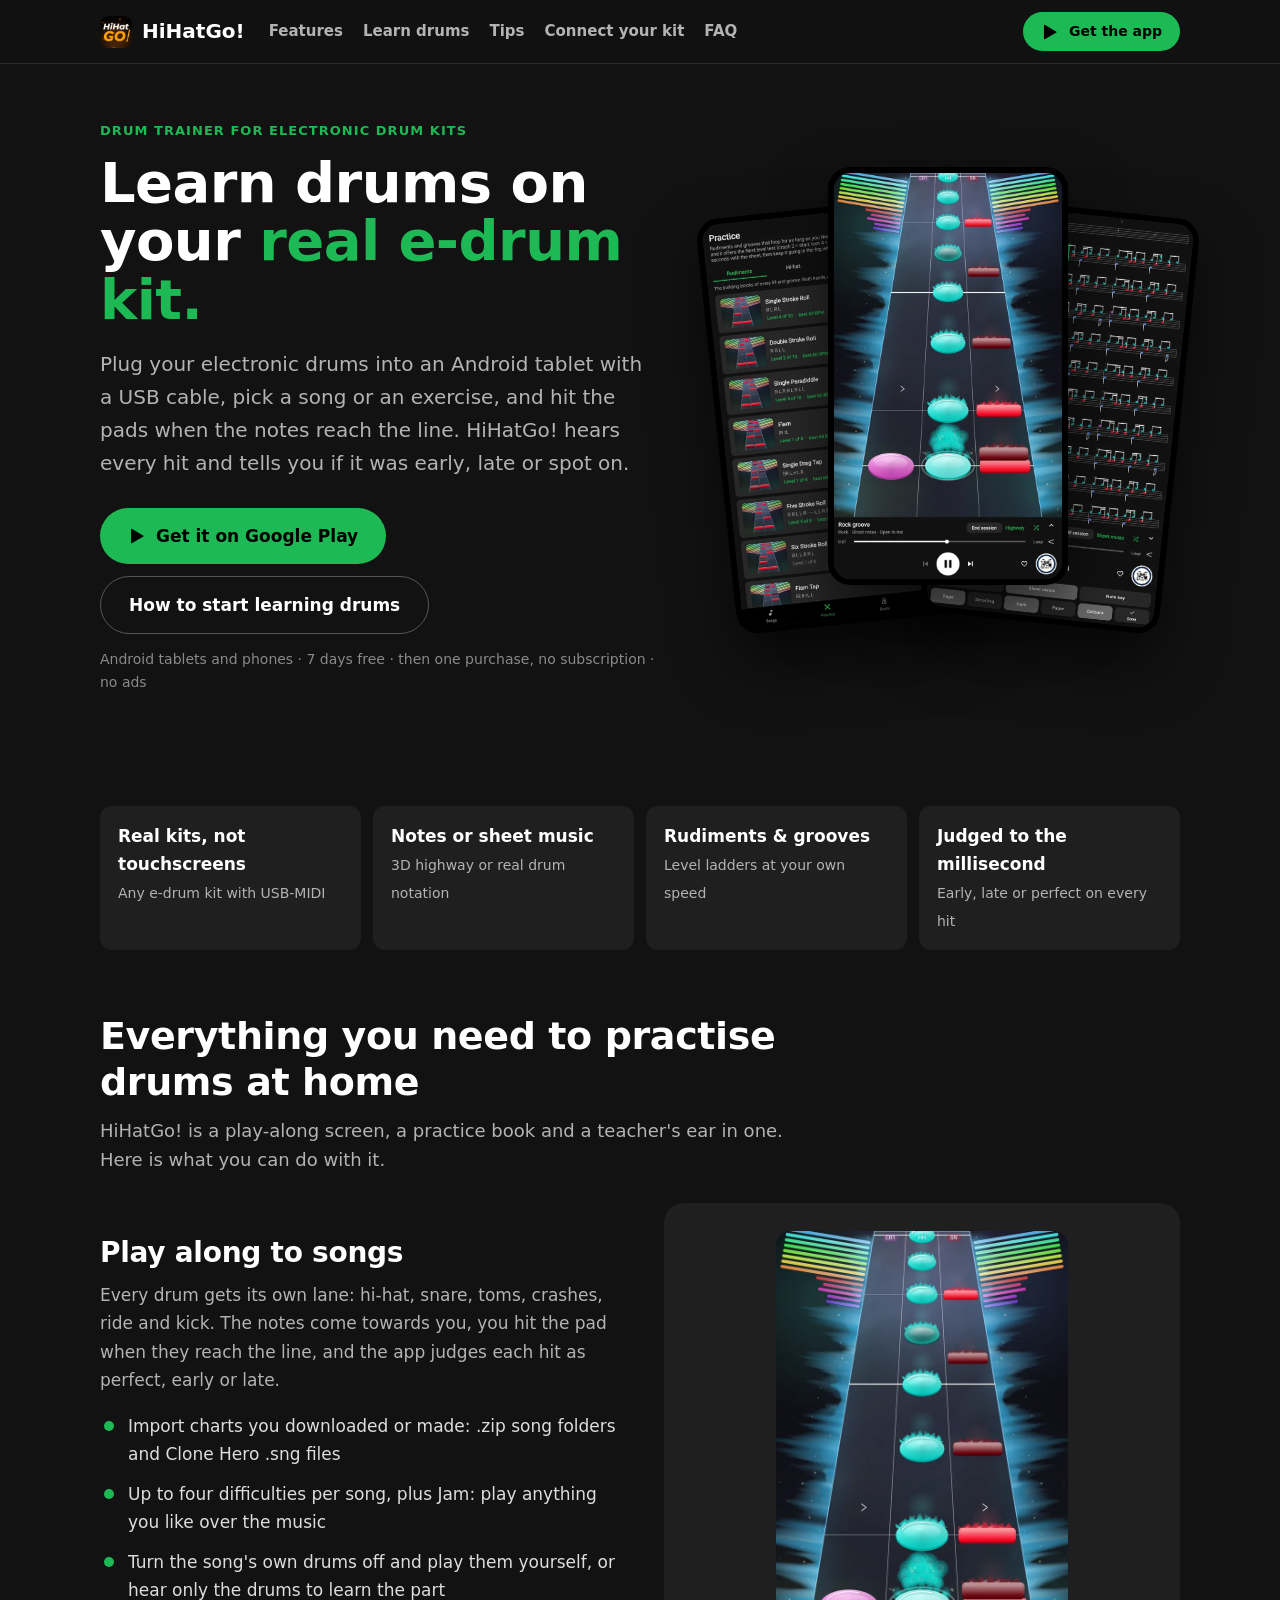
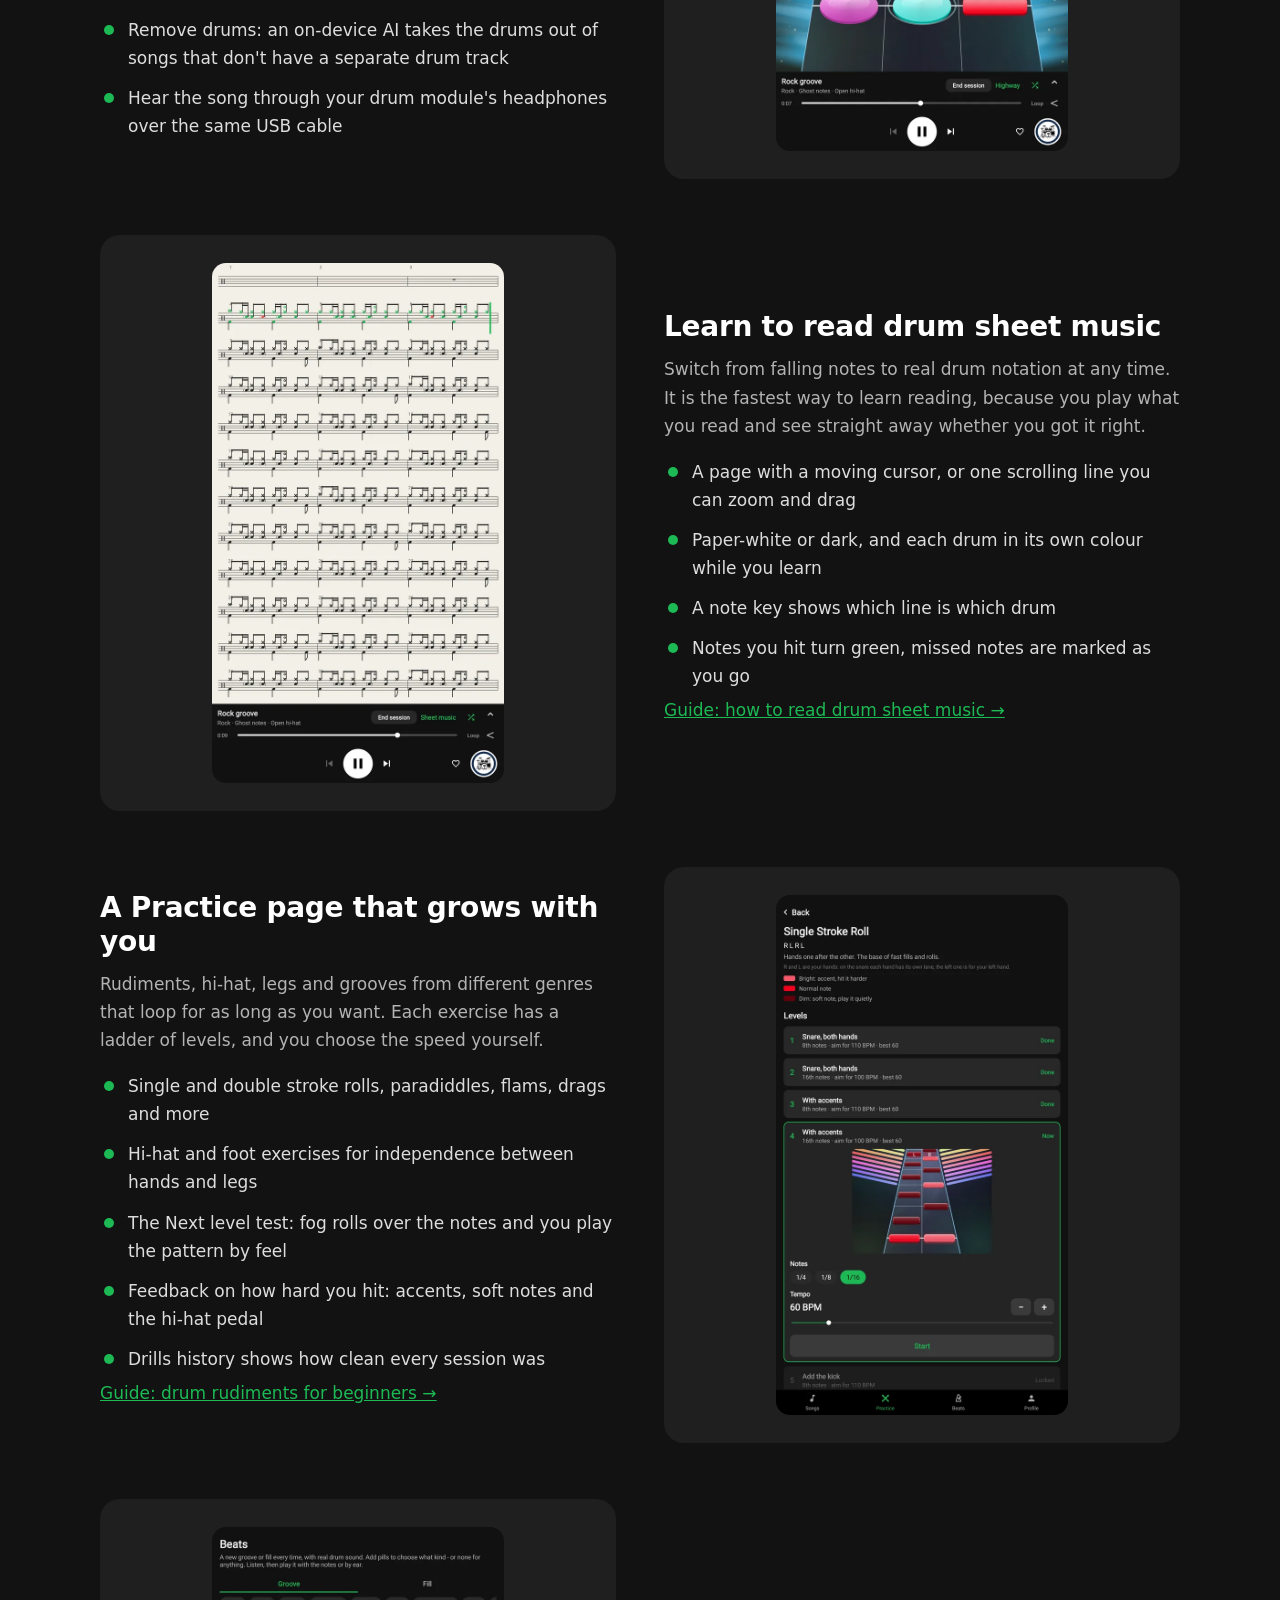
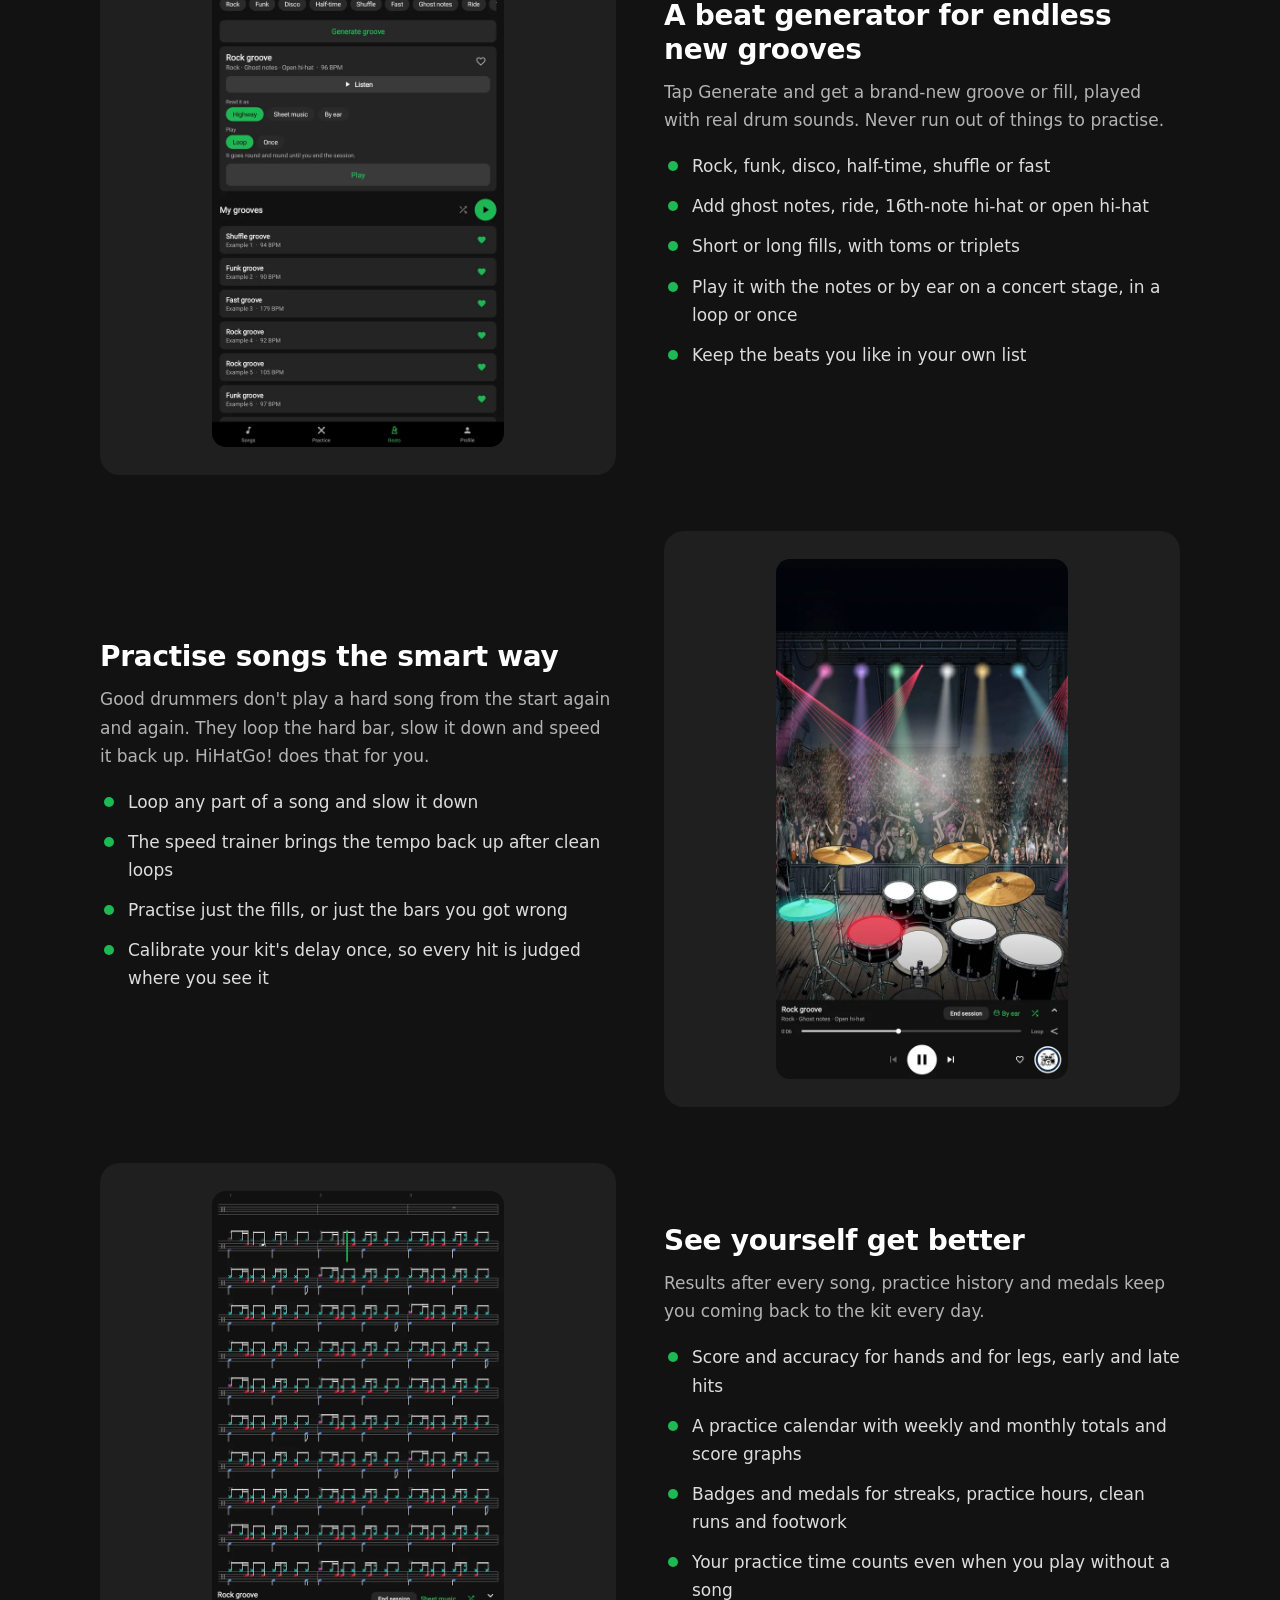
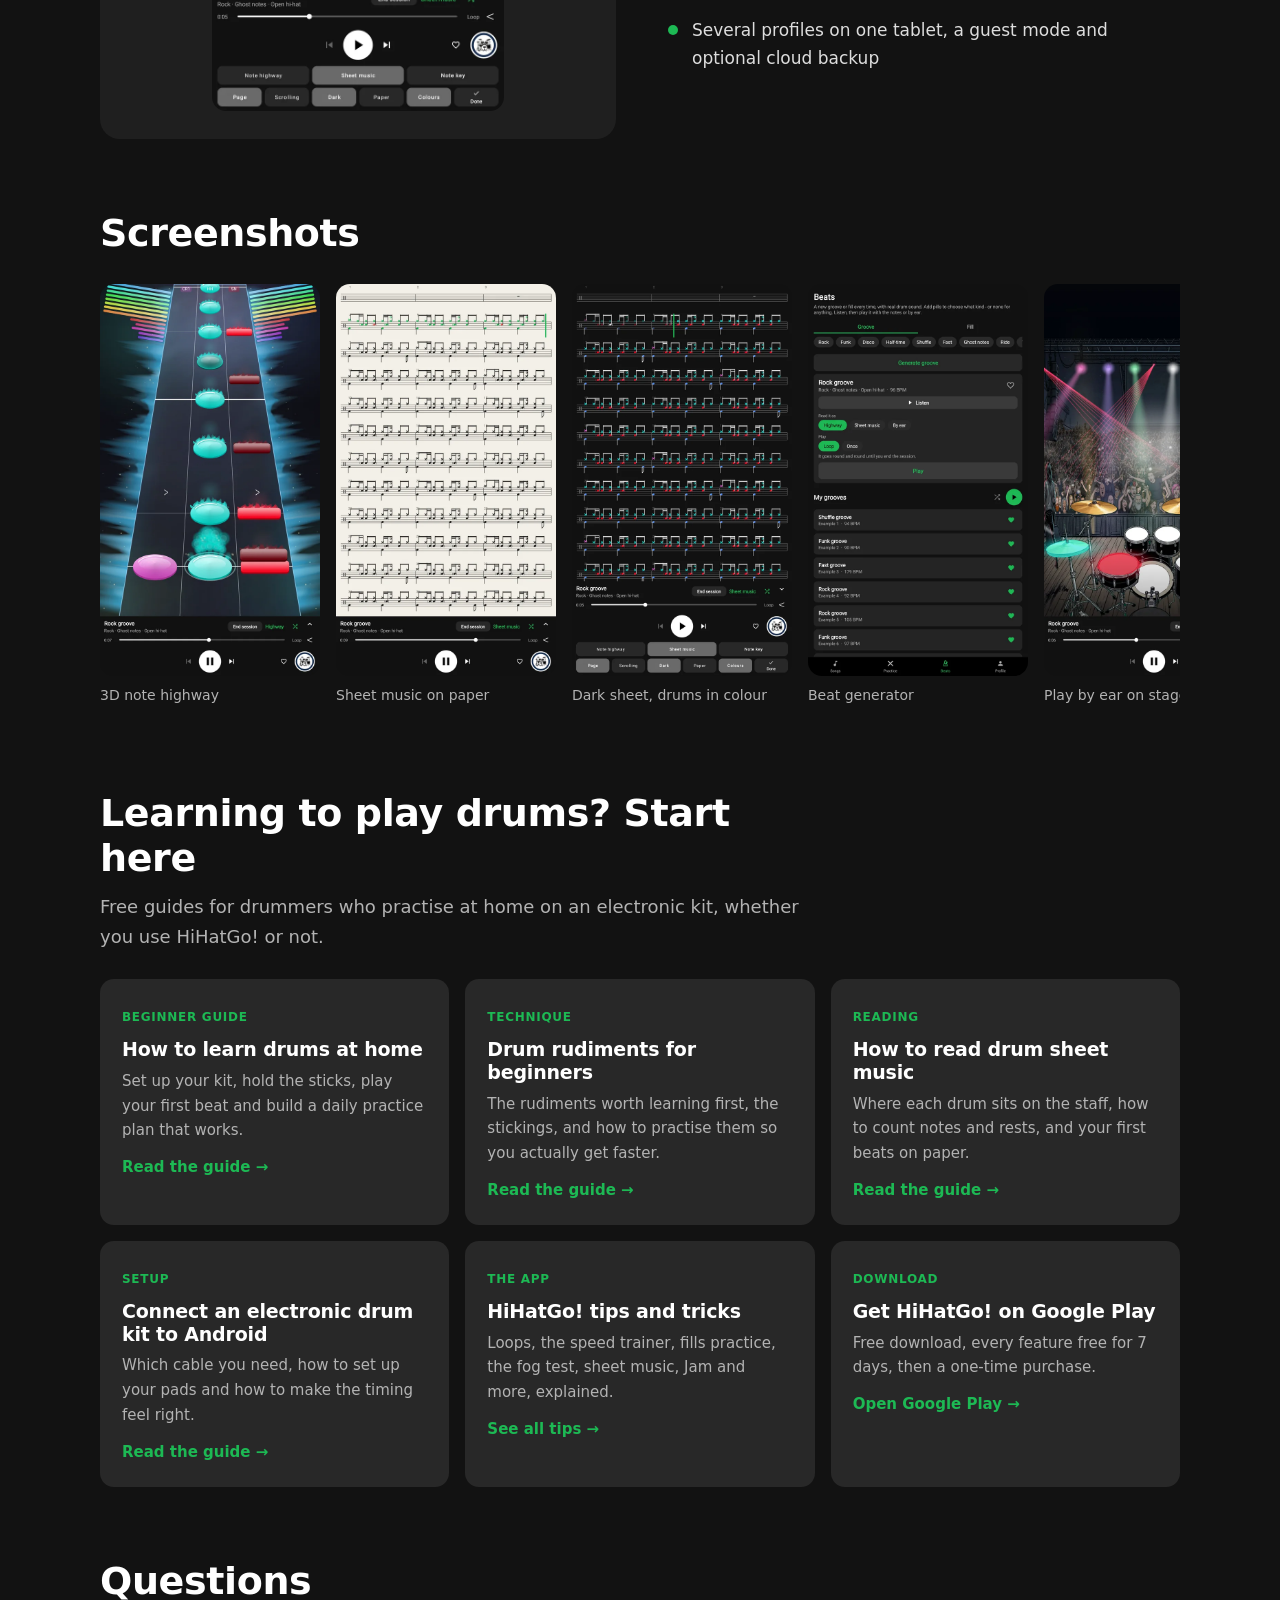
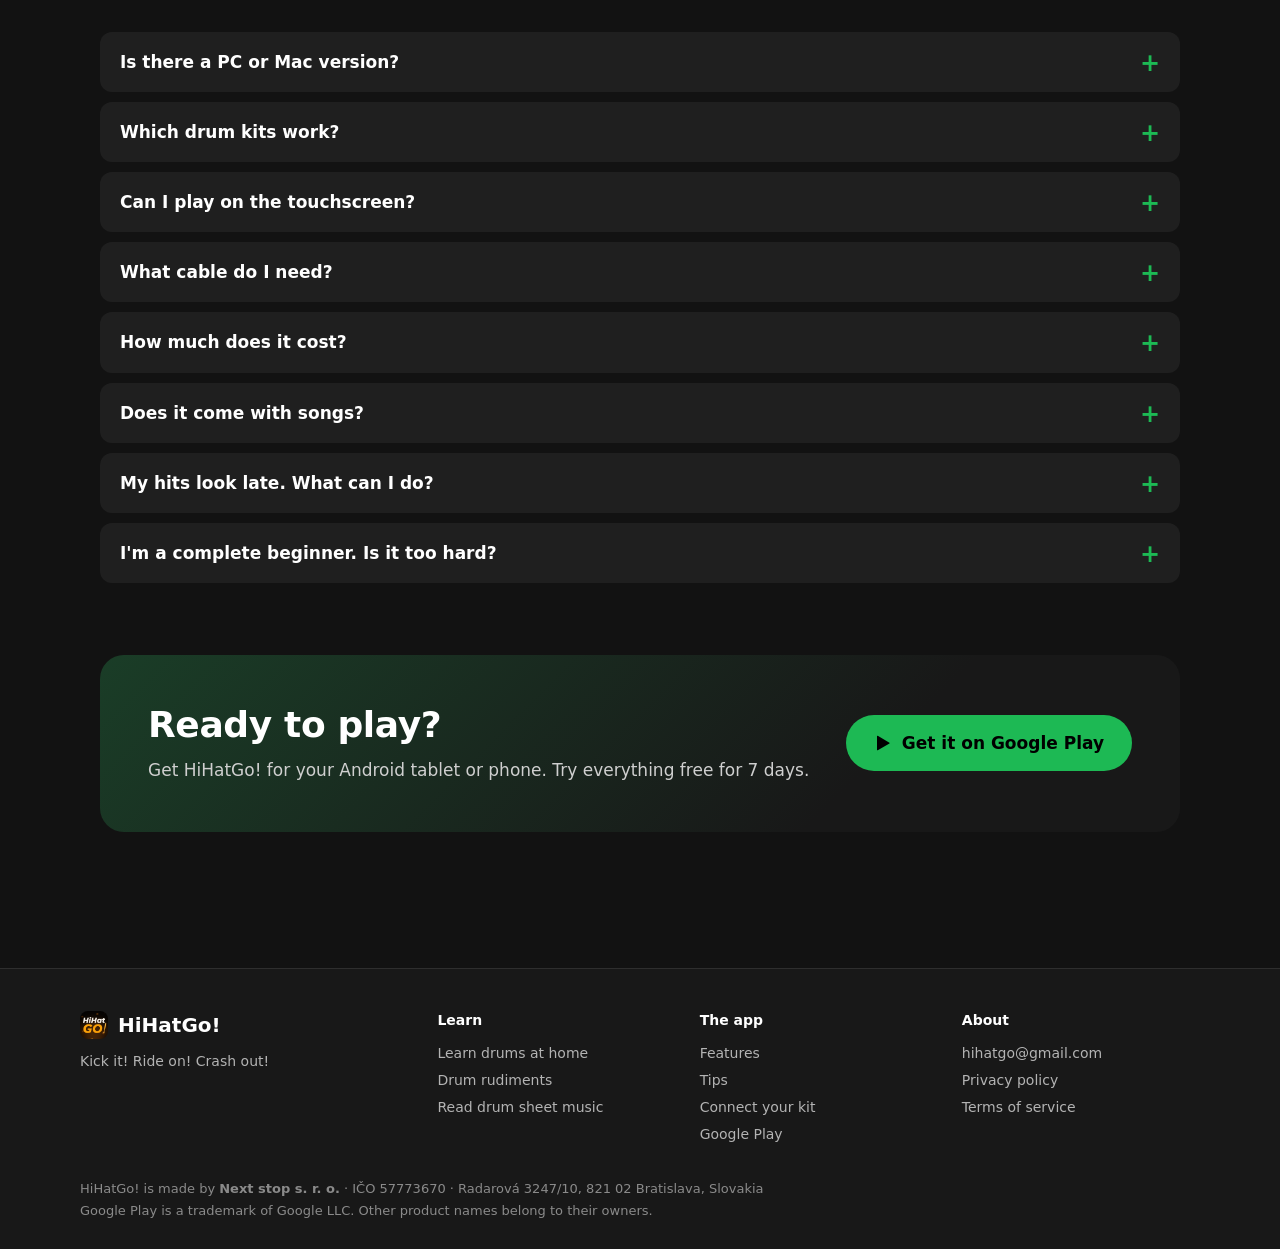
==== index.html @ 6121c55b "Phone layout: drop-down menu, feature buttons, fold-open guide sections" ====
<!doctype html>
<html lang="en">
<head>
<meta charset="utf-8">
<meta name="viewport" content="width=device-width, initial-scale=1">
<title>HiHatGo! – Learn drums on your electronic drum kit | Android drum trainer</title>
<meta name="description" content="Learn to play drums at home on your electronic drum kit. Plug your e-drums into an Android tablet by USB, play along to songs, read drum sheet music, practise rudiments and grooves. 7 days free.">
<link rel="canonical" href="https://hihatgo.com/">
<meta property="og:type" content="website">
<meta property="og:site_name" content="HiHatGo!">
<meta property="og:title" content="HiHatGo! – Learn drums on your electronic drum kit | Android drum trainer">
<meta property="og:description" content="Learn to play drums at home on your electronic drum kit. Plug your e-drums into an Android tablet by USB, play along to songs, read drum sheet music, practise rudiments and grooves. 7 days free.">
<meta property="og:url" content="https://hihatgo.com/">
<meta property="og:image" content="https://hihatgo.com/img/og.jpg">
<meta name="twitter:card" content="summary_large_image">
<meta name="theme-color" content="#121212">
<link rel="icon" href="icon.png">
<link rel="stylesheet" href="style.css">
<script src="site.js" defer></script>
<script type="application/ld+json">
{"@context":"https://schema.org","@type":"SoftwareApplication","name":"HiHatGo!","operatingSystem":"Android",
"applicationCategory":"GameApplication","genre":"Music","url":"https://hihatgo.com/","downloadUrl":"https://play.google.com/store/apps/details?id=com.drumhero.appv2",
"description":"A drum trainer for real electronic drum kits: play along to songs, read drum sheet music, practise rudiments and grooves on your e-drums over USB-MIDI.",
"offers":{"@type":"Offer","price":"0","priceCurrency":"EUR","description":"Free download with a 7-day trial, then a one-time purchase"},
"publisher":{"@type":"Organization","name":"Next stop s. r. o.","email":"hihatgo@gmail.com"}}
</script>
<script type="application/ld+json">
{"@context":"https://schema.org","@type":"FAQPage","mainEntity":[
{"@type":"Question","name":"Is there a PC or Mac version?","acceptedAnswer":{"@type":"Answer","text":"Not yet. HiHatGo! is an Android app for tablets and phones. There is no Windows or Mac version at the moment."}},
{"@type":"Question","name":"Which drum kits work with HiHatGo!?","acceptedAnswer":{"@type":"Answer","text":"Any electronic drum kit or pad controller that sends MIDI over USB. Most modules from Alesis, Roland, Yamaha, Millenium and others do. It is tested with the Alesis Nitro Pro."}},
{"@type":"Question","name":"Can I play it on the touchscreen?","acceptedAnswer":{"@type":"Answer","text":"No. HiHatGo! is made for a real electronic drum kit connected by USB. It is not a touchscreen drum game."}},
{"@type":"Question","name":"How much does it cost?","acceptedAnswer":{"@type":"Answer","text":"The download is free and you can try everything for 7 days. After that you unlock the app with a single one-time purchase. No subscription and no ads."}},
{"@type":"Question","name":"Does it come with songs?","acceptedAnswer":{"@type":"Answer","text":"HiHatGo! does not include copyrighted songs. You add your own music and charts (.zip song folders and Clone Hero .sng files). The Practice page and the beat generator work without any songs."}}
]}
</script>
</head>
<body>
<header class="top"><div class="topin">
<a class="brand" href="index.html"><img src="icon.png" alt="" width="32" height="32">HiHatGo!</a>
<nav><a href="index.html#features">Features</a><a href="learn-drums.html">Learn drums</a><a href="tips.html">Tips</a><a href="setup.html">Connect your kit</a><a href="index.html#faq">FAQ</a></nav>
<a class="btn small" href="https://play.google.com/store/apps/details?id=com.drumhero.appv2"><svg class="pi" viewBox="0 0 24 24" aria-hidden="true"><path d="M4 2.8v18.4c0 .5.6.8 1 .5l15.6-9.2c.4-.2.4-.8 0-1L5 2.3c-.4-.3-1 0-1 .5z"/></svg>Get the app</a>
<details class="mmenu"><summary aria-label="Menu"><i></i><i></i><i></i></summary><div class="mlist"><a href="index.html#features">Features</a><a href="learn-drums.html">Learn drums</a><a href="tips.html">Tips</a><a href="setup.html">Connect your kit</a><a href="index.html#faq">FAQ</a></div></details>
</div></header>
<main class="home">

<section class="hero">
<div>
<p class="eyebrow">Drum trainer for electronic drum kits</p>
<h1>Learn drums on your <span>real e‑drum kit.</span></h1>
<p class="lead">Plug your electronic drums into an Android tablet with a USB cable, pick a song or an exercise,
and hit the pads when the notes reach the line. HiHatGo! hears every hit and tells you if it was early, late or spot on.</p>
<div class="ctas">
<a class="btn" href="https://play.google.com/store/apps/details?id=com.drumhero.appv2"><svg class="pi" viewBox="0 0 24 24" aria-hidden="true"><path d="M4 2.8v18.4c0 .5.6.8 1 .5l15.6-9.2c.4-.2.4-.8 0-1L5 2.3c-.4-.3-1 0-1 .5z"/></svg>Get it on Google Play</a>
<a class="btn ghost" href="learn-drums.html">How to start learning drums</a>
</div>
<p class="small-note">Android tablets and phones · 7 days free · then one purchase, no subscription · no ads</p>
</div>
<div class="phones">
<img src="img/07_practice_page.webp" alt="The Practice page with rudiments and their levels" width="640" height="1138">
<img src="img/01_highway.webp" alt="Notes coming down the lanes on the 3D note highway" width="640" height="1138">
<img src="img/03_note_sheet_dark_colours.webp" alt="Drum sheet music with each drum in its own colour" width="640" height="1138">
</div>
</section>

<div class="facts">
<div class="fact"><b>Real kits, not touchscreens</b><span>Any e-drum kit with USB-MIDI</span></div>
<div class="fact"><b>Notes or sheet music</b><span>3D highway or real drum notation</span></div>
<div class="fact"><b>Rudiments &amp; grooves</b><span>Level ladders at your own speed</span></div>
<div class="fact"><b>Judged to the millisecond</b><span>Early, late or perfect on every hit</span></div>
</div>

<section id="features">
<div class="sechead">
<h2>Everything you need to practise drums at home</h2>
<p>HiHatGo! is a play-along screen, a practice book and a teacher's ear in one. Here is what you can do with it.</p>
</div>

<div class="ftabs"><button type="button">Songs</button><button type="button">Sheet music</button><button type="button">Practice</button><button type="button">Beat generator</button><button type="button">Smart practice</button><button type="button">Progress</button></div>

<div class="feature">
<div class="ftext">
<h3>Play along to songs</h3>
<p>Every drum gets its own lane: hi-hat, snare, toms, crashes, ride and kick. The notes come towards you, you hit
the pad when they reach the line, and the app judges each hit as perfect, early or late.</p>
<ul>
<li>Import charts you downloaded or made: .zip song folders and Clone Hero .sng files</li>
<li>Up to four difficulties per song, plus Jam: play anything you like over the music</li>
<li>Turn the song's own drums off and play them yourself, or hear only the drums to learn the part</li>
<li>Remove drums: an on-device AI takes the drums out of songs that don't have a separate drum track</li>
<li>Hear the song through your drum module's headphones over the same USB cable</li>
</ul>
</div>
<div class="fpic"><img src="img/01_highway.webp" alt="The 3D note highway during a groove" width="640" height="1138" loading="lazy"></div>
</div>

<div class="feature flip">
<div class="ftext">
<h3>Learn to read drum sheet music</h3>
<p>Switch from falling notes to real drum notation at any time. It is the fastest way to learn reading, because you
play what you read and see straight away whether you got it right.</p>
<ul>
<li>A page with a moving cursor, or one scrolling line you can zoom and drag</li>
<li>Paper-white or dark, and each drum in its own colour while you learn</li>
<li>A note key shows which line is which drum</li>
<li>Notes you hit turn green, missed notes are marked as you go</li>
</ul>
<p><a href="read-drum-sheet-music.html">Guide: how to read drum sheet music →</a></p>
</div>
<div class="fpic"><img src="img/02_note_sheet_paper.webp" alt="Drum sheet music on paper with a moving cursor" width="640" height="1138" loading="lazy"></div>
</div>

<div class="feature">
<div class="ftext">
<h3>A Practice page that grows with you</h3>
<p>Rudiments, hi-hat, legs and grooves from different genres that loop for as long as you want. Each exercise has a
ladder of levels, and you choose the speed yourself.</p>
<ul>
<li>Single and double stroke rolls, paradiddles, flams, drags and more</li>
<li>Hi-hat and foot exercises for independence between hands and legs</li>
<li>The Next level test: fog rolls over the notes and you play the pattern by feel</li>
<li>Feedback on how hard you hit: accents, soft notes and the hi-hat pedal</li>
<li>Drills history shows how clean every session was</li>
</ul>
<p><a href="drum-rudiments.html">Guide: drum rudiments for beginners →</a></p>
</div>
<div class="fpic"><img src="img/08_exercise_levels.webp" alt="An exercise with its ladder of levels and the tempo" width="640" height="1138" loading="lazy"></div>
</div>

<div class="feature flip">
<div class="ftext">
<h3>A beat generator for endless new grooves</h3>
<p>Tap Generate and get a brand-new groove or fill, played with real drum sounds. Never run out of things to practise.</p>
<ul>
<li>Rock, funk, disco, half-time, shuffle or fast</li>
<li>Add ghost notes, ride, 16th-note hi-hat or open hi-hat</li>
<li>Short or long fills, with toms or triplets</li>
<li>Play it with the notes or by ear on a concert stage, in a loop or once</li>
<li>Keep the beats you like in your own list</li>
</ul>
</div>
<div class="fpic"><img src="img/05_beat_generator.webp" alt="The beat generator with style choices and saved grooves" width="640" height="1138" loading="lazy"></div>
</div>

<div class="feature">
<div class="ftext">
<h3>Practise songs the smart way</h3>
<p>Good drummers don't play a hard song from the start again and again. They loop the hard bar, slow it down and
speed it back up. HiHatGo! does that for you.</p>
<ul>
<li>Loop any part of a song and slow it down</li>
<li>The speed trainer brings the tempo back up after clean loops</li>
<li>Practise just the fills, or just the bars you got wrong</li>
<li>Calibrate your kit's delay once, so every hit is judged where you see it</li>
</ul>
</div>
<div class="fpic"><img src="img/06_by_ear_stage.webp" alt="Playing by ear on a concert stage" width="640" height="1138" loading="lazy"></div>
</div>

<div class="feature flip">
<div class="ftext">
<h3>See yourself get better</h3>
<p>Results after every song, practice history and medals keep you coming back to the kit every day.</p>
<ul>
<li>Score and accuracy for hands and for legs, early and late hits</li>
<li>A practice calendar with weekly and monthly totals and score graphs</li>
<li>Badges and medals for streaks, practice hours, clean runs and footwork</li>
<li>Your practice time counts even when you play without a song</li>
<li>Several profiles on one tablet, a guest mode and optional cloud backup</li>
</ul>
</div>
<div class="fpic"><img src="img/03_note_sheet_dark_colours.webp" alt="Dark drum sheet music with coloured drums" width="640" height="1138" loading="lazy"></div>
</div>
</section>

<section class="shotsec">
<div class="sechead"><h2>Screenshots</h2></div>
<div class="shots">
<figure><img src="img/01_highway.webp" alt="" width="640" height="1138" loading="lazy"><figcaption>3D note highway</figcaption></figure>
<figure><img src="img/02_note_sheet_paper.webp" alt="" width="640" height="1138" loading="lazy"><figcaption>Sheet music on paper</figcaption></figure>
<figure><img src="img/03_note_sheet_dark_colours.webp" alt="" width="640" height="1138" loading="lazy"><figcaption>Dark sheet, drums in colour</figcaption></figure>
<figure><img src="img/05_beat_generator.webp" alt="" width="640" height="1138" loading="lazy"><figcaption>Beat generator</figcaption></figure>
<figure><img src="img/06_by_ear_stage.webp" alt="" width="640" height="1138" loading="lazy"><figcaption>Play by ear on stage</figcaption></figure>
<figure><img src="img/07_practice_page.webp" alt="" width="640" height="1138" loading="lazy"><figcaption>Practice page</figcaption></figure>
<figure><img src="img/08_exercise_levels.webp" alt="" width="640" height="1138" loading="lazy"><figcaption>Exercise levels</figcaption></figure>
</div>
</section>

<section>
<div class="sechead">
<h2>Learning to play drums? Start here</h2>
<p>Free guides for drummers who practise at home on an electronic kit, whether you use HiHatGo! or not.</p>
</div>
<div class="grid">
<a class="card" href="learn-drums.html"><span class="tag">Beginner guide</span><h3>How to learn drums at home</h3>
<p>Set up your kit, hold the sticks, play your first beat and build a daily practice plan that works.</p><span class="more">Read the guide →</span></a>
<a class="card" href="drum-rudiments.html"><span class="tag">Technique</span><h3>Drum rudiments for beginners</h3>
<p>The rudiments worth learning first, the stickings, and how to practise them so you actually get faster.</p><span class="more">Read the guide →</span></a>
<a class="card" href="read-drum-sheet-music.html"><span class="tag">Reading</span><h3>How to read drum sheet music</h3>
<p>Where each drum sits on the staff, how to count notes and rests, and your first beats on paper.</p><span class="more">Read the guide →</span></a>
<a class="card" href="setup.html"><span class="tag">Setup</span><h3>Connect an electronic drum kit to Android</h3>
<p>Which cable you need, how to set up your pads and how to make the timing feel right.</p><span class="more">Read the guide →</span></a>
<a class="card" href="tips.html"><span class="tag">The app</span><h3>HiHatGo! tips and tricks</h3>
<p>Loops, the speed trainer, fills practice, the fog test, sheet music, Jam and more, explained.</p><span class="more">See all tips →</span></a>
<a class="card" href="https://play.google.com/store/apps/details?id=com.drumhero.appv2"><span class="tag">Download</span><h3>Get HiHatGo! on Google Play</h3>
<p>Free download, every feature free for 7 days, then a one-time purchase.</p><span class="more">Open Google Play →</span></a>
</div>
</section>

<section id="faq">
<div class="sechead"><h2>Questions</h2></div>
<details><summary>Is there a PC or Mac version?</summary>
<p>Not yet. HiHatGo! is an Android app for tablets and phones. There is no Windows or Mac version at the moment.
A tablet is the best fit: the bigger screen is easier to read from behind the kit.</p></details>
<details><summary>Which drum kits work?</summary>
<p>Any electronic drum kit or pad controller that sends MIDI over USB. Most modules from Alesis, Roland, Yamaha,
Millenium and others do. HiHatGo! is tested with the Alesis Nitro Pro. You can assign every pad yourself on the
Drum kit page, so unusual layouts work too. See <a href="setup.html">Connect your kit</a>.</p></details>
<details><summary>Can I play on the touchscreen?</summary>
<p>No. HiHatGo! is made for a real electronic drum kit connected with a USB cable. It is not a touchscreen drum game.</p></details>
<details><summary>What cable do I need?</summary>
<p>A USB cable from your drum module to your tablet. Most modules have a square USB-B port, and most tablets have
USB-C, so a USB-B to USB-C cable (or your module's own cable plus a USB-C OTG adapter) is all you need.</p></details>
<details><summary>How much does it cost?</summary>
<p>The download is free, and every feature is open for 7 days. After that you unlock HiHatGo! with a single one-time
purchase. No subscription and no ads.</p></details>
<details><summary>Does it come with songs?</summary>
<p>HiHatGo! does not include copyrighted songs. You add your own music and charts (.zip song folders and Clone Hero
.sng files). You can also jam along to any music file without a chart. The Practice page and the beat generator
work straight away without any songs.</p></details>
<details><summary>My hits look late. What can I do?</summary>
<p>Run the delay calibration once in Settings → Audio &amp; latency. Every kit and tablet has a slightly different delay;
after calibration your hits are judged exactly where you see them. Bluetooth headphones add a lot of delay, so use
the module's headphones or a cable.</p></details>
<details><summary>I'm a complete beginner. Is it too hard?</summary>
<p>No. Start on the Practice page with the first level of an exercise at a slow tempo, and read our
<a href="learn-drums.html">beginner guide</a>. Songs have easier difficulties, and you can slow any song down.</p></details>
</section>

<section class="band">
<div><h2>Ready to play?</h2>
<p>Get HiHatGo! for your Android tablet or phone. Try everything free for 7 days.</p></div>
<a class="btn" href="https://play.google.com/store/apps/details?id=com.drumhero.appv2"><svg class="pi" viewBox="0 0 24 24" aria-hidden="true"><path d="M4 2.8v18.4c0 .5.6.8 1 .5l15.6-9.2c.4-.2.4-.8 0-1L5 2.3c-.4-.3-1 0-1 .5z"/></svg>Get it on Google Play</a>
</section>
</main>
<footer>
<div class="footin">
<div><a class="brand" href="index.html"><img src="icon.png" alt="" width="28" height="28">HiHatGo!</a>
<p>Kick it! Ride on! Crash out!</p></div>
<div><h4>Learn</h4><a href="learn-drums.html">Learn drums at home</a><a href="drum-rudiments.html">Drum rudiments</a>
<a href="read-drum-sheet-music.html">Read drum sheet music</a></div>
<div><h4>The app</h4><a href="index.html#features">Features</a><a href="tips.html">Tips</a>
<a href="setup.html">Connect your kit</a><a href="https://play.google.com/store/apps/details?id=com.drumhero.appv2">Google Play</a></div>
<div><h4>About</h4><a href="mailto:hihatgo@gmail.com">hihatgo@gmail.com</a><a href="privacy.html">Privacy policy</a>
<a href="terms.html">Terms of service</a></div>
</div>
<p class="legal">HiHatGo! is made by <strong>Next stop s. r. o.</strong> · IČO 57773670 · Radarová 3247/10, 821 02 Bratislava, Slovakia<br>
Google Play is a trademark of Google LLC. Other product names belong to their owners.</p>
</footer>
</body>
</html>
---- style.css ----
:root {
  --bg: #121212; --bg2: #181818; --card: #282828; --card2: #1f1f1f; --text: #ffffff; --muted: #b3b3b3;
  --dim: #8a8a8a; --accent: #1DB954; --accent2: #1ed760; --line: #2e2e2e; --mark: #5a4a00;
  --hat: #f5c542; --snare: #e5484d; --tom: #3e9bff; --kick: #9d7bff; --crash: #2ec5b6;
}
* { box-sizing: border-box; }
html { -webkit-text-size-adjust: 100%; scroll-behavior: smooth; scroll-padding-top: 80px; }
body { margin: 0; background: var(--bg); color: var(--text);
  font: 17px/1.65 system-ui, -apple-system, "Segoe UI", Roboto, sans-serif; }
a { color: var(--accent); }
img { max-width: 100%; height: auto; }
body { overflow-x: hidden; }
.hero > *, .feature > *, .guidewrap > * { min-width: 0; }
mark { background: var(--mark); color: inherit; padding: 0 2px; border-radius: 3px; }
h1, h2, h3 { line-height: 1.2; letter-spacing: -0.01em; }

/* top bar */
.top { position: sticky; top: 0; z-index: 10; background: rgba(18,18,18,.92); backdrop-filter: blur(10px);
  border-bottom: 1px solid var(--line); }
.topin { display: flex; align-items: center; gap: 24px; max-width: 1120px; margin: 0 auto; padding: 12px 20px; }
.brand { display: flex; align-items: center; gap: 10px; color: var(--text); text-decoration: none; font-weight: 800; font-size: 20px; }
.brand img { border-radius: 8px; }
nav { display: flex; gap: 20px; flex: 1; }
nav a { color: var(--muted); text-decoration: none; font-weight: 600; font-size: 15px; white-space: nowrap; }
nav a:hover { color: var(--text); }
.mmenu, .ftabs { display: none; }

/* buttons */
.btn { display: inline-flex; align-items: center; gap: 10px; background: var(--accent); color: #000;
  font-weight: 800; text-decoration: none; padding: 14px 28px; border-radius: 999px; font-size: 17px;
  transition: transform .15s, background .15s; }
.btn:hover { background: var(--accent2); transform: scale(1.03); }
.btn .pi { width: 18px; height: 18px; fill: currentColor; }
.btn.small { padding: 8px 18px; font-size: 14px; }
.btn.ghost { background: transparent; color: var(--text); border: 1px solid #555; }
.btn.ghost:hover { border-color: var(--text); }

main { max-width: 1120px; margin: 0 auto; padding: 0 20px 64px; }
main.text { max-width: 760px; }
main.text h1 { font-size: 34px; margin: 32px 0 4px; }
.updated { color: var(--muted); margin-top: 0; }

/* home: hero */
.hero { display: grid; grid-template-columns: 1.1fr .9fr; gap: 48px; align-items: center; padding: 56px 0 40px; }
.eyebrow { color: var(--accent); font-weight: 800; text-transform: uppercase; letter-spacing: .08em; font-size: 13px; margin: 0 0 12px; }
.hero h1 { font-size: 56px; line-height: 1.05; margin: 0 0 18px; font-weight: 900; }
.hero h1 span { color: var(--accent); }
.lead { font-size: 20px; color: var(--muted); margin: 0 0 28px; max-width: 560px; }
.ctas { display: flex; gap: 12px; flex-wrap: wrap; align-items: center; }
.small-note { color: var(--dim); font-size: 14px; margin: 14px 0 0; }
.phones { position: relative; height: 480px; }
.phones img { position: absolute; width: 240px; border-radius: 22px; box-shadow: 0 30px 60px rgba(0,0,0,.6);
  border: 6px solid #000; }
.phones img:nth-child(1) { left: 0; top: 40px; transform: rotate(-6deg); }
.phones img:nth-child(2) { left: 50%; margin-left: -120px; top: 0; z-index: 2; }
.phones img:nth-child(3) { right: 0; top: 40px; transform: rotate(6deg); }

/* strip of facts */
.facts { display: grid; grid-template-columns: repeat(4, 1fr); gap: 12px; margin: 8px 0 64px; }
.fact { background: var(--card2); border-radius: 12px; padding: 16px 18px; }
.fact b { display: block; font-size: 17px; }
.fact span { color: var(--muted); font-size: 14px; }

section { margin: 0 0 72px; }
.sechead { max-width: 720px; margin-bottom: 28px; }
.sechead h2 { font-size: 38px; margin: 0 0 10px; font-weight: 900; }
.sechead p { color: var(--muted); margin: 0; font-size: 18px; }

/* feature rows with a picture */
.feature { display: grid; grid-template-columns: 1fr 1fr; gap: 48px; align-items: center; margin: 0 0 56px; }
.feature.flip .ftext { order: 2; }
.feature h3 { font-size: 28px; margin: 0 0 12px; }
.feature p { color: var(--muted); margin: 0 0 12px; }
.feature ul { margin: 0; padding: 0; list-style: none; }
.feature li { padding: 6px 0 6px 28px; position: relative; color: #ddd; }
.feature li::before { content: ""; position: absolute; left: 4px; top: 15px; width: 10px; height: 10px; border-radius: 50%; background: var(--accent); }
.fpic { background: var(--card2); border-radius: 20px; padding: 28px; display: flex; justify-content: center; gap: 16px; }
.fpic img { border-radius: 14px; max-height: 520px; width: auto; max-width: 100%; object-fit: contain; }
.fpic.wide img { max-height: none; width: 100%; }

/* cards grid */
.grid { display: grid; grid-template-columns: repeat(3, 1fr); gap: 16px; }
.card { background: var(--card); border-radius: 14px; padding: 22px; text-decoration: none; color: var(--text); display: block; transition: background .15s; }
a.card:hover { background: #333; }
.card h3 { margin: 0 0 8px; font-size: 19px; }
.card p { margin: 0; color: var(--muted); font-size: 15px; }
.card .tag { display: inline-block; color: var(--accent); font-weight: 800; font-size: 12px; text-transform: uppercase; letter-spacing: .06em; margin-bottom: 10px; }
.card .more { color: var(--accent); font-weight: 700; font-size: 15px; display: inline-block; margin-top: 12px; }

/* screenshots row */
.shots { display: flex; gap: 16px; overflow-x: auto; padding-bottom: 12px; scroll-snap-type: x mandatory; }
.shots figure { margin: 0; flex: 0 0 220px; scroll-snap-align: start; }
.shots img { width: 220px; border-radius: 14px; display: block; background: var(--card); }
.shots figcaption { color: var(--muted); font-size: 14px; margin-top: 8px; }

/* FAQ */
details { background: var(--card2); border-radius: 12px; margin: 0 0 10px; padding: 0 20px; }
summary { cursor: pointer; font-weight: 700; padding: 16px 0; list-style: none; position: relative; padding-right: 30px; }
summary::-webkit-details-marker { display: none; }
summary::after { content: "+"; position: absolute; right: 0; top: 12px; font-size: 24px; color: var(--accent); }
details[open] summary::after { content: "–"; }
details p { color: var(--muted); margin: 0 0 16px; }

/* download band */
.band { background: linear-gradient(135deg, #1a3d27, #181818 70%); border-radius: 24px; padding: 48px; display: grid; grid-template-columns: 1fr auto; gap: 32px; align-items: center; }
.band h2 { font-size: 36px; margin: 0 0 10px; font-weight: 900; }
.band p { color: #cfcfcf; margin: 0; }

/* guides / long text */
main.guide { max-width: 1120px; }
.prose { max-width: 740px; }
.guide .crumbs { color: var(--dim); font-size: 14px; margin: 28px 0 0; }
.guide .crumbs a { color: var(--dim); }
.prose h1 { font-size: 44px; margin: 12px 0 14px; font-weight: 900; }
.prose .intro { font-size: 20px; color: var(--muted); }
.prose h2 { font-size: 28px; margin: 48px 0 12px; }
.prose h3 { font-size: 21px; margin: 32px 0 8px; }
.prose p, .prose li { color: #d6d6d6; }
.prose li { margin: 6px 0; }
.prose strong { color: var(--text); }
.toc { background: var(--card2); border-radius: 14px; padding: 18px 22px; margin: 24px 0; }
.toc b { display: block; margin-bottom: 6px; }
.toc ol { margin: 0; padding-left: 20px; }
.toc a { color: var(--muted); text-decoration: none; }
.toc a:hover { color: var(--accent); }
.box { background: var(--card); border-radius: 14px; padding: 18px 22px; margin: 24px 0; border-left: 4px solid var(--accent); }
.box p { margin: 6px 0; }
.box.app { display: grid; grid-template-columns: 1fr auto; gap: 20px; align-items: center; }
.box.app img { width: 120px; border-radius: 10px; }
table { border-collapse: collapse; width: 100%; margin: 16px 0; font-size: 15px; }
th, td { text-align: left; padding: 10px 12px; border-bottom: 1px solid var(--line); vertical-align: top; }
th { color: var(--muted); font-weight: 700; }
.stick { font-family: ui-monospace, Consolas, monospace; letter-spacing: .15em; color: var(--accent); font-weight: 700; }
.beat { font-family: ui-monospace, Consolas, monospace; background: var(--card2); border-radius: 12px; padding: 16px 20px;
  overflow-x: auto; white-space: pre; line-height: 1.5; font-size: 15px; color: #ddd; }
figure.svg { margin: 24px 0; background: #f7f4ec; border-radius: 14px; padding: 16px; }
figure.svg svg { width: 100%; height: auto; display: block; }
figure.svg figcaption { color: #444; font-size: 14px; margin-top: 8px; }
.sidecta { position: sticky; top: 90px; }
.guidewrap { display: grid; grid-template-columns: minmax(0, 740px) 300px; gap: 56px; align-items: start; }
.sidecta .card { text-align: center; }
.sidecta img.ic { width: 72px; border-radius: 16px; }
.sidecta .btn { margin-top: 14px; }
.related { margin-top: 56px; }
.related h2 { font-size: 24px; }

/* tips page */
.tipcat { margin: 48px 0 0; }
.tipcat h2 { font-size: 26px; margin: 0 0 16px; }
.tipgrid { display: grid; grid-template-columns: repeat(2, 1fr); gap: 14px; }
.tip { background: var(--card); border-radius: 14px; padding: 20px 22px; }
.tip h3 { margin: 0 0 6px; font-size: 18px; }
.tip p { margin: 0; color: var(--muted); font-size: 15.5px; }

/* footer */
footer { border-top: 1px solid var(--line); color: var(--muted); font-size: 14px; padding: 40px 20px 28px; background: var(--bg2); }
.footin { max-width: 1120px; margin: 0 auto; display: grid; grid-template-columns: 1.4fr 1fr 1fr 1fr; gap: 24px; }
.footin h4 { color: var(--text); margin: 0 0 10px; font-size: 14px; }
.footin a:not(.brand) { display: block; color: var(--muted); text-decoration: none; margin: 4px 0; }
.footin a:hover { color: var(--text); }
.footin p { margin: 8px 0 0; }
.legal { max-width: 1120px; margin: 28px auto 0; font-size: 13px; color: var(--dim); }

@media (max-width: 960px) {
  /* phones/tablets: the menu is a drop-down behind the three-line button */
  nav { display: none; }
  .topin { justify-content: space-between; gap: 12px; }
  .topin .btn.small { margin-left: auto; }
  .mmenu { display: block; position: relative; background: none; margin: 0; padding: 0; border-radius: 0; }
  .mmenu summary { list-style: none; cursor: pointer; width: 40px; height: 40px; border-radius: 50%; background: var(--card);
    display: flex; flex-direction: column; align-items: center; justify-content: center; gap: 4px; padding: 0; }
  .mmenu summary::-webkit-details-marker { display: none; }
  .mmenu summary::after, .mmenu[open] summary::after { content: none; }
  .mmenu summary i { display: block; width: 18px; height: 2px; background: var(--text); border-radius: 2px; }
  .mmenu[open] summary { background: #3a3a3a; }
  .mlist { position: absolute; right: 0; top: 48px; background: var(--card); border-radius: 12px; padding: 6px;
    min-width: 220px; box-shadow: 0 16px 40px rgba(0,0,0,.6); }
  .mlist a { display: block; color: var(--text); text-decoration: none; font-weight: 600; padding: 12px 14px; border-radius: 8px; }
  .mlist a:hover { background: #333; }
  /* home: one feature at a time, picked with the buttons above them */
  .js .ftabs { display: flex; flex-wrap: wrap; gap: 8px; margin: 0 0 22px; }
  .ftabs button { background: var(--card); color: var(--text); border: 0; font: inherit; font-weight: 700; font-size: 14px;
    padding: 8px 14px; border-radius: 999px; cursor: pointer; }
  .ftabs button.on { background: var(--text); color: #000; }
  .js .feature:not(.on) { display: none; }
  .js .shotsec { display: none; }
  /* guides and tips: each part opens when you tap its heading */
  .js .fold > h2 { cursor: pointer; position: relative; padding-right: 34px; margin: 0; padding-top: 16px; padding-bottom: 16px;
    border-bottom: 1px solid var(--line); font-size: 21px; }
  .js .fold > h2::after { content: "+"; position: absolute; right: 4px; top: 12px; font-size: 26px; color: var(--accent); }
  .js .fold.open > h2::after { content: "–"; }
  .js .fold:not(.open) > :not(h2) { display: none; }
  .js .fold.open > h2 { border-bottom: 0; }
  .js .fold.open { padding-bottom: 12px; border-bottom: 1px solid var(--line); }
  .js .tipcat.fold { margin: 0; }
  .js .hasfolds .toc { display: none; }
  section { margin-bottom: 44px; }
  .feature { margin-bottom: 36px; }
  .facts { margin-bottom: 40px; }
  .hero { grid-template-columns: 1fr; padding-top: 32px; }
  .hero h1 { font-size: 42px; }
  .phones { height: 360px; max-width: 460px; margin: 0 auto; width: 100%; }
  .phones img { width: 180px; }
  .phones img:nth-child(2) { margin-left: -90px; }
  .facts { grid-template-columns: repeat(2, 1fr); }
  .feature { grid-template-columns: 1fr; gap: 24px; }
  .feature.flip .ftext { order: 0; }
  .grid { grid-template-columns: 1fr; }
  .band { grid-template-columns: 1fr; padding: 32px; }
  .guidewrap { grid-template-columns: 1fr; }
  .sidecta { position: static; }
  .tipgrid { grid-template-columns: 1fr; }
  .footin { grid-template-columns: 1fr 1fr; }
  .prose h1 { font-size: 34px; }
  .sechead h2 { font-size: 30px; }
}
@media (max-width: 520px) {
  body { font-size: 16px; }
  .hero { padding: 20px 0 24px; gap: 24px; }
  .hero h1 { font-size: 36px; }
  .lead { font-size: 17px; margin-bottom: 20px; }
  .facts { gap: 8px; }
  .fact { padding: 12px 14px; }
  .fact b { font-size: 15px; }
  .fact span { font-size: 13px; }
  .sechead { margin-bottom: 18px; }
  .sechead h2 { font-size: 26px; }
  .sechead p { font-size: 16px; }
  /* feature rows: picture small, next to the heading and text, instead of a full screen of picture each */
  .feature { display: grid; grid-template-columns: 1fr 110px; gap: 0 14px; align-items: start; }
  .feature .ftext { display: contents; }
  .feature h3 { grid-column: 1; grid-row: 1; font-size: 22px; margin-bottom: 8px; }
  .feature .ftext > p:first-of-type { grid-column: 1; grid-row: 2; font-size: 15.5px; }
  .feature .fpic { grid-column: 2; grid-row: 1 / span 2; padding: 0; background: none; border-radius: 0; }
  .feature .fpic img { max-height: none; width: 110px; border-radius: 10px; }
  .feature ul, .feature .ftext > p:not(:first-of-type) { grid-column: 1 / -1; }
  .feature li { padding: 3px 0 3px 22px; font-size: 15px; }
  .feature li::before { top: 11px; width: 8px; height: 8px; }
  .shots figure { flex-basis: 150px; }
  .shots img { width: 150px; }
  /* guide cards two per row, title only */
  .grid { grid-template-columns: 1fr 1fr; gap: 10px; }
  .card { padding: 14px; }
  .card h3 { font-size: 16px; margin: 0; }
  .card p { display: none; }
  .card .tag { font-size: 11px; margin-bottom: 6px; }
  .card .more { font-size: 14px; margin-top: 8px; }
  .band { padding: 24px; gap: 18px; }
  .band h2 { font-size: 28px; }
  .tipcat { margin-top: 32px; }
  .tip { padding: 14px 16px; }
  .prose h2 { margin-top: 36px; }
  .phones { height: 300px; }
  .phones img { width: 150px; border-width: 4px; }
  .phones img:nth-child(2) { margin-left: -75px; }
  .fpic { padding: 16px; }
  .fpic img { max-height: 420px; }
}
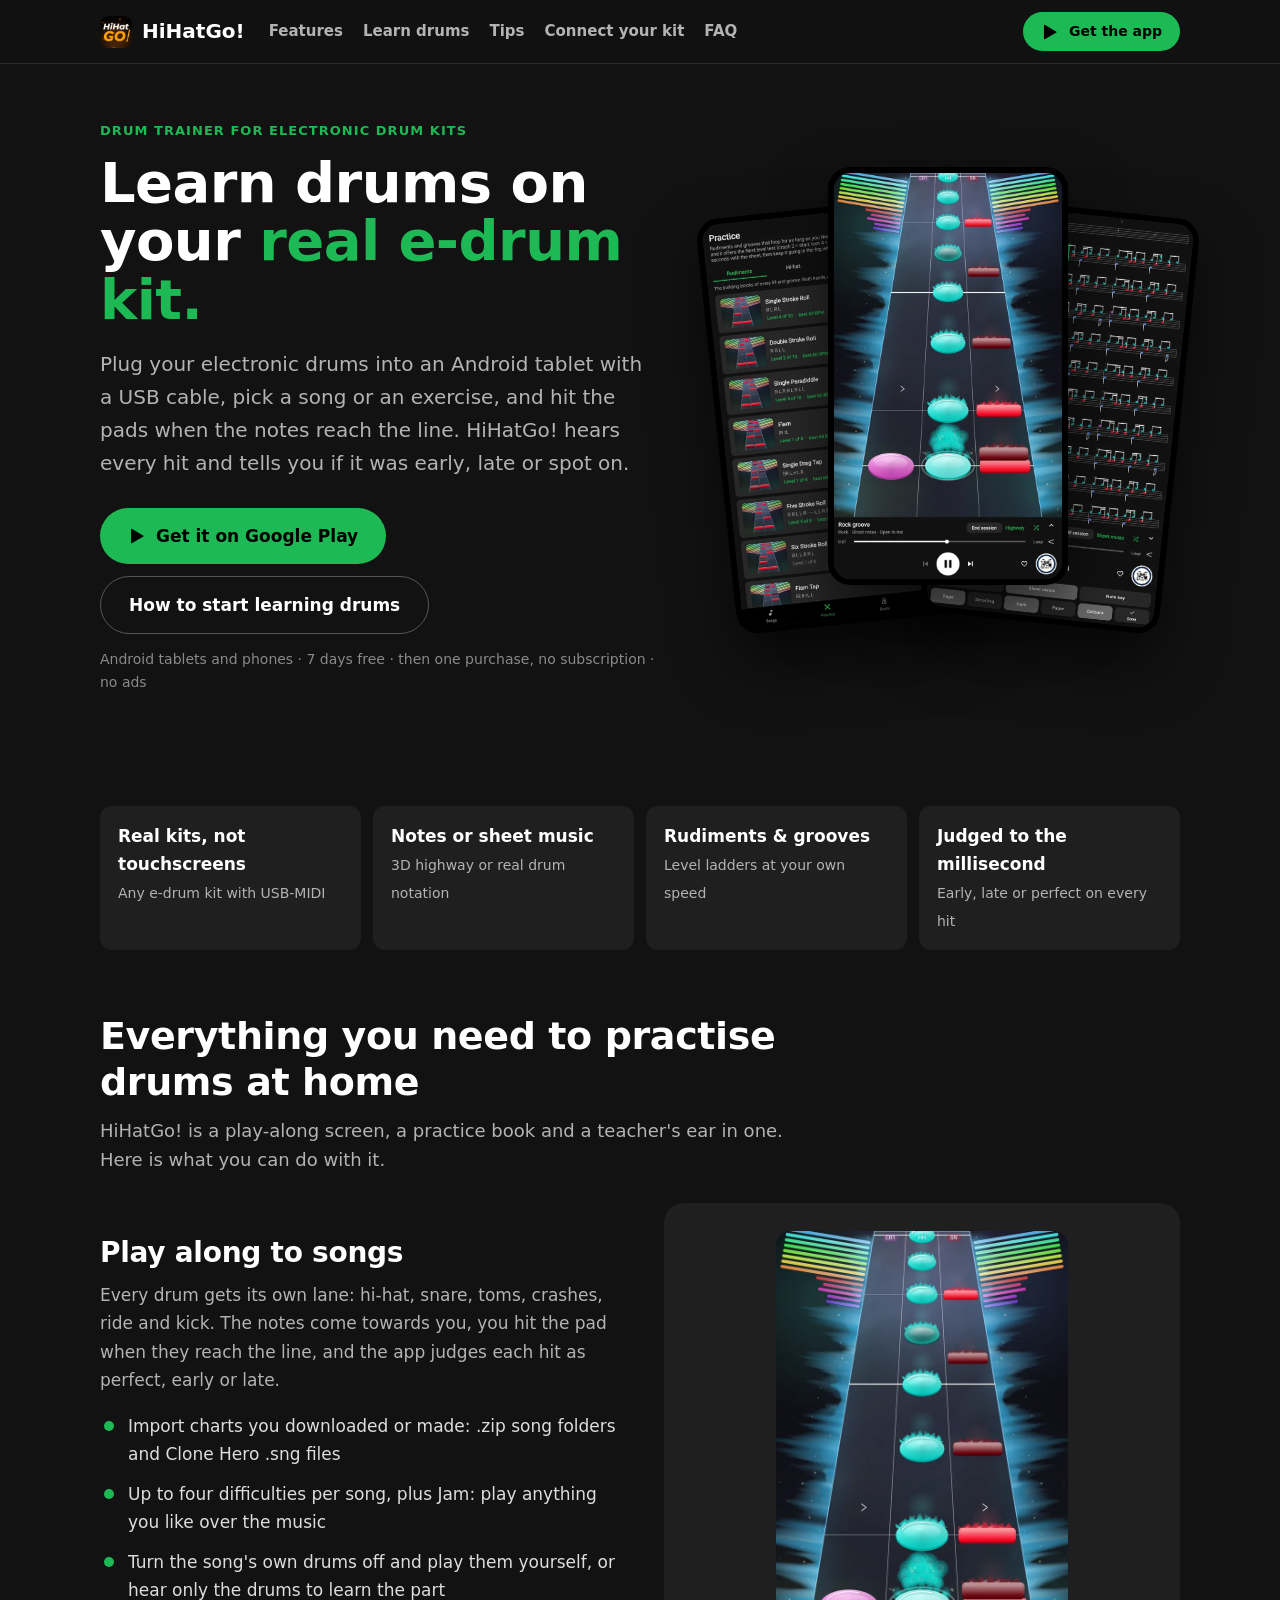
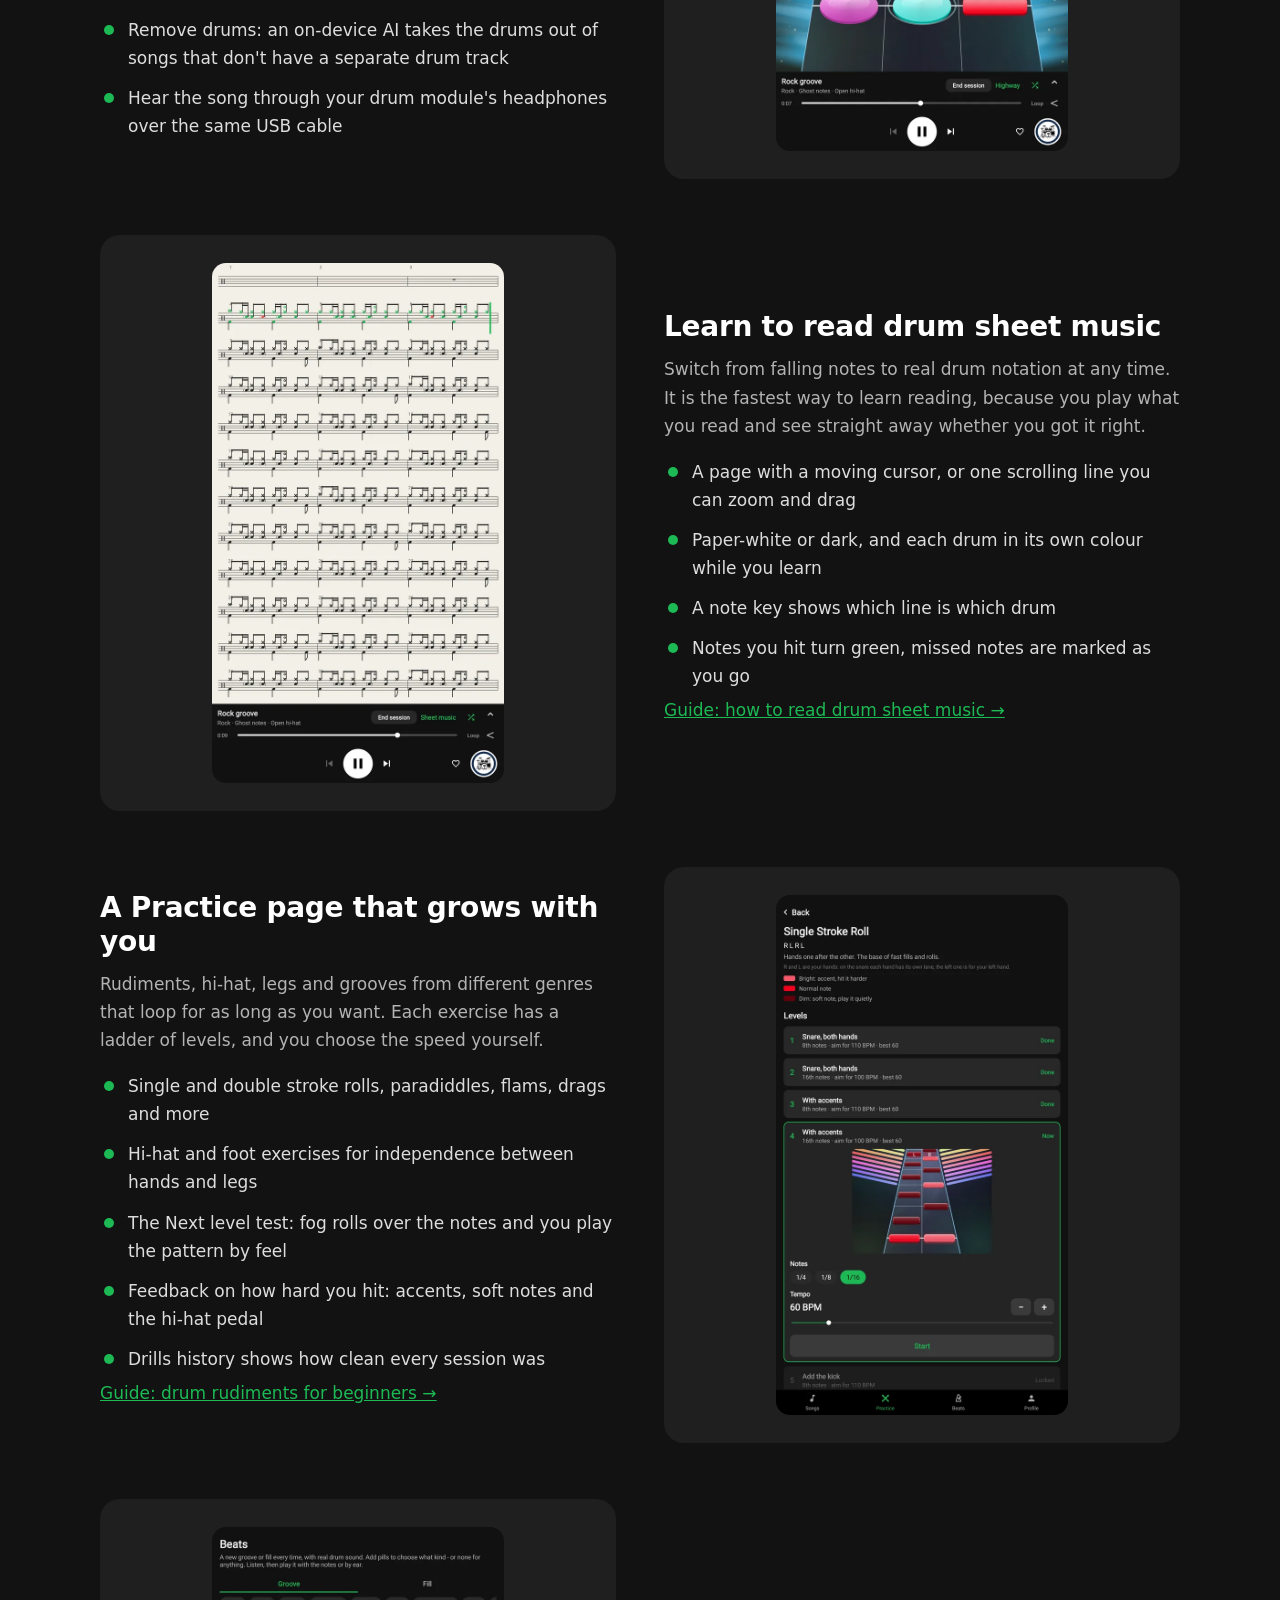
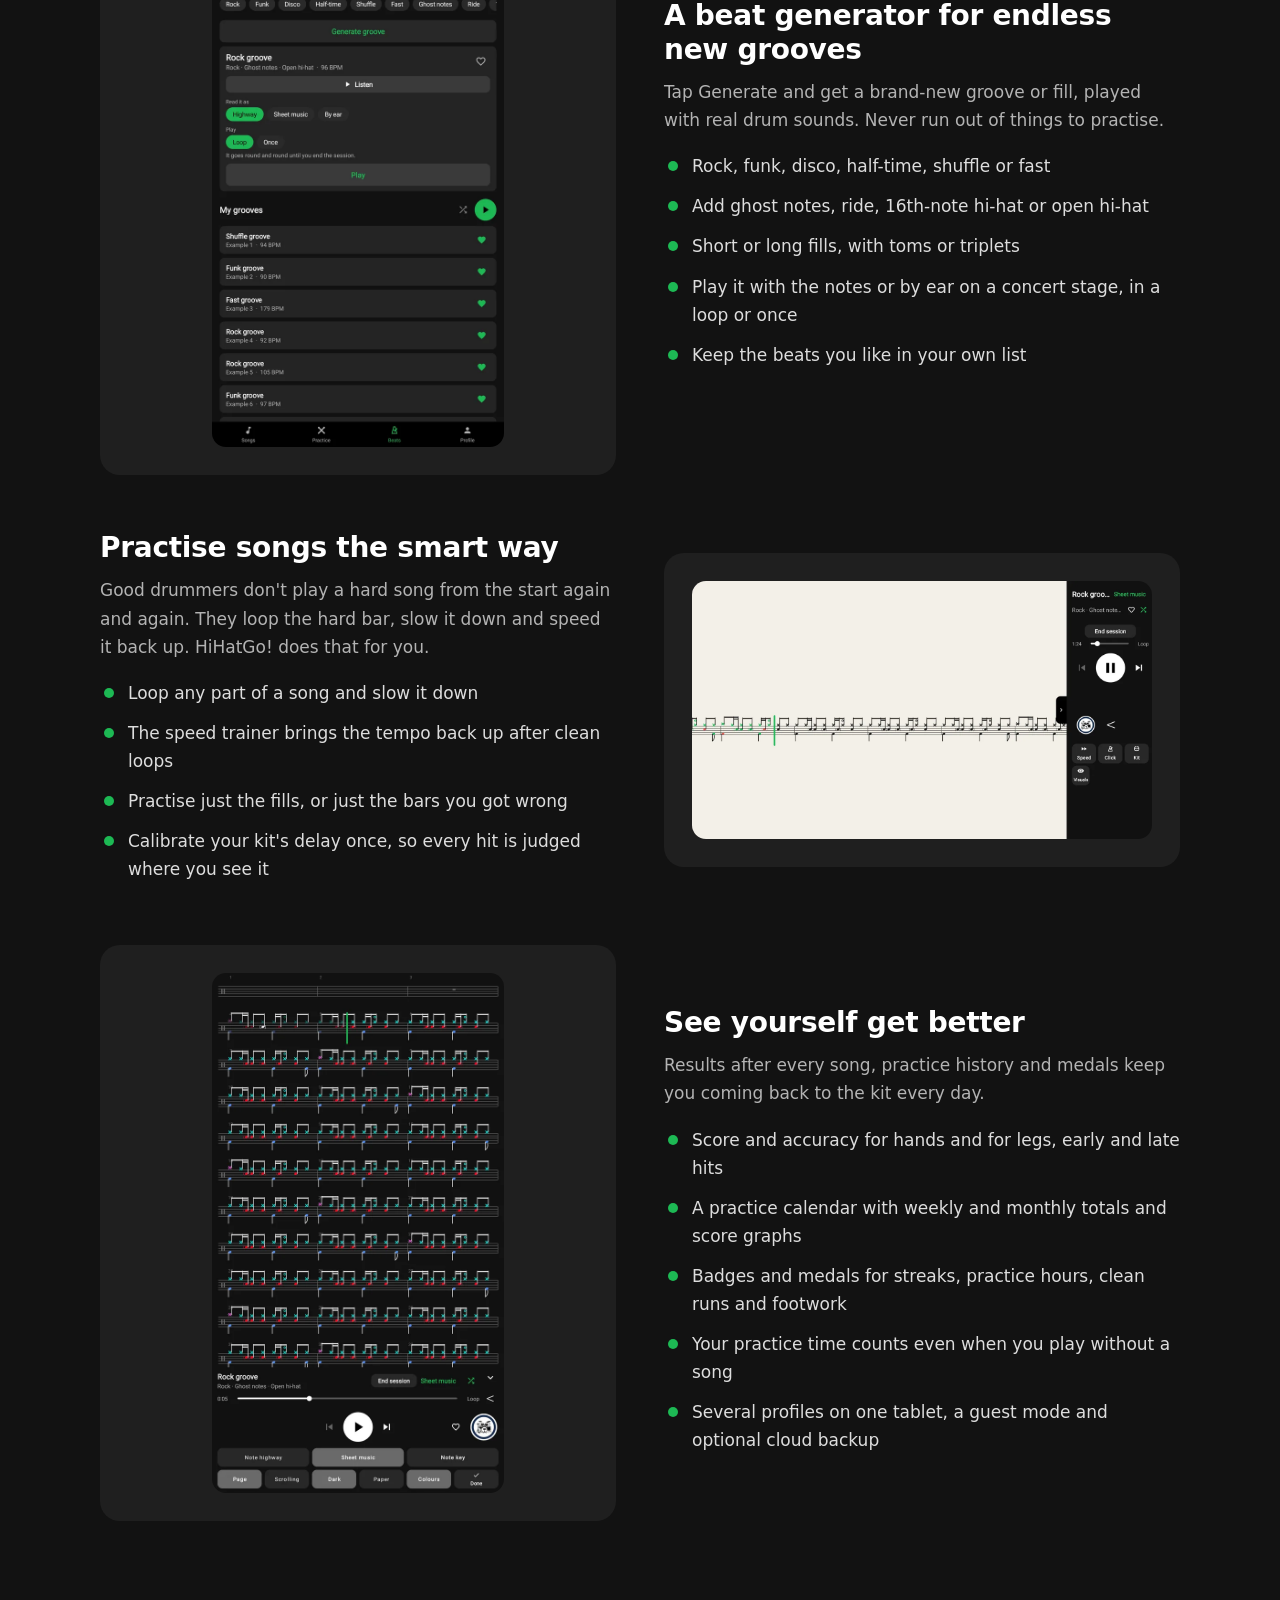
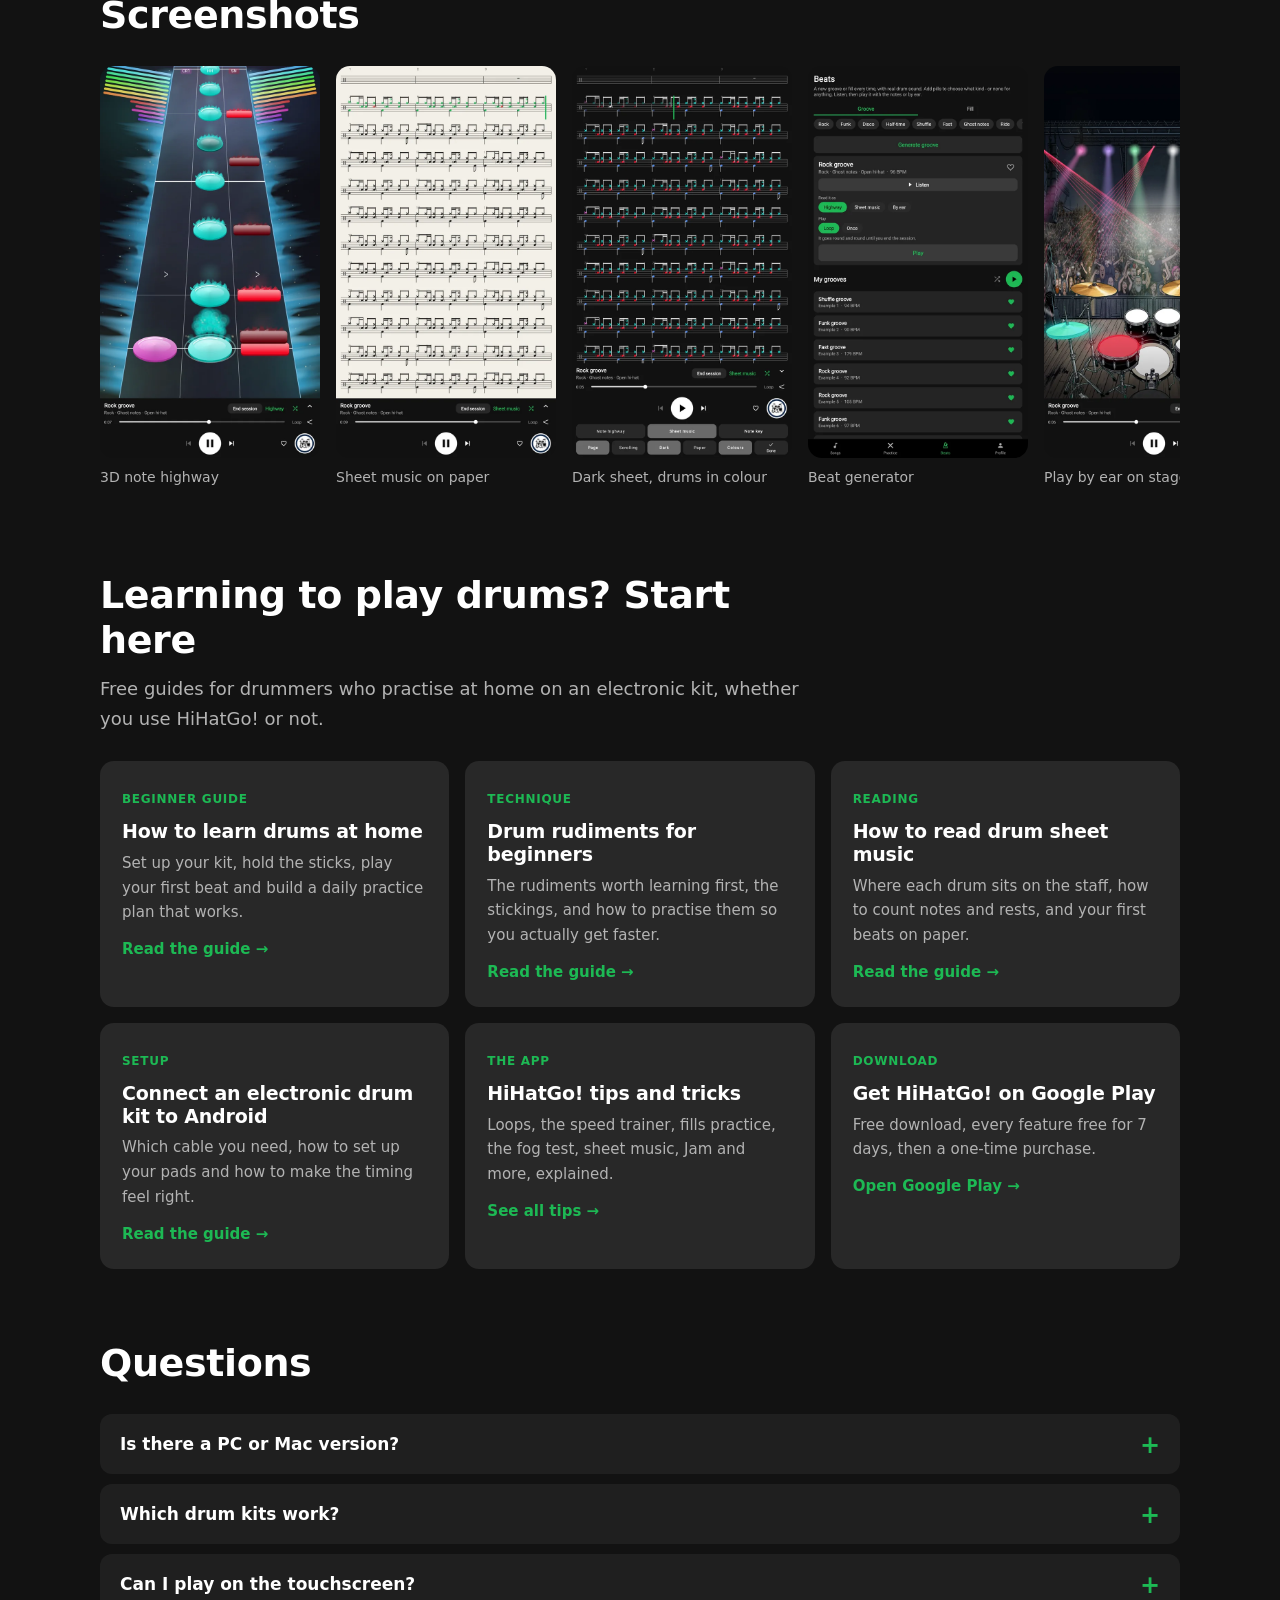
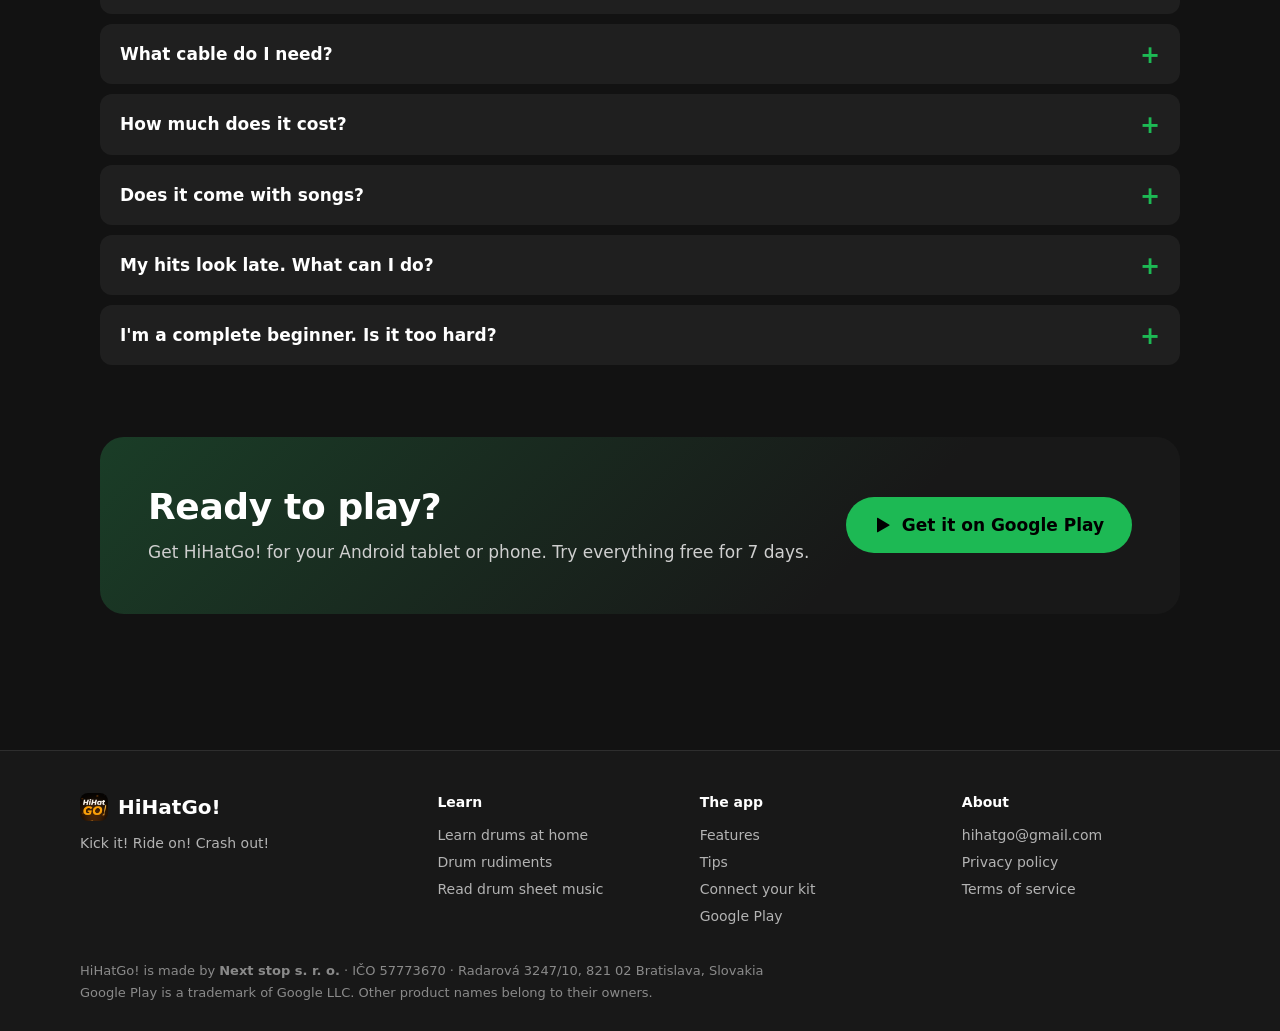
==== commit e6ce0042: "Smart practice section: loop/speed screenshot instead of the stage" ====
--- a/index.html
+++ b/index.html
@@ -153,7 +153,7 @@
 <li>Calibrate your kit's delay once, so every hit is judged where you see it</li>
 </ul>
 </div>
-<div class="fpic"><img src="img/06_by_ear_stage.webp" alt="Playing by ear on a concert stage" width="640" height="1138" loading="lazy"></div>
+<div class="fpic"><img src="img/04_note_sheet_line.webp" alt="A song with the Loop slider and the Speed button" width="640" height="1138" loading="lazy"></div>
 </div>
 
 <div class="feature flip">
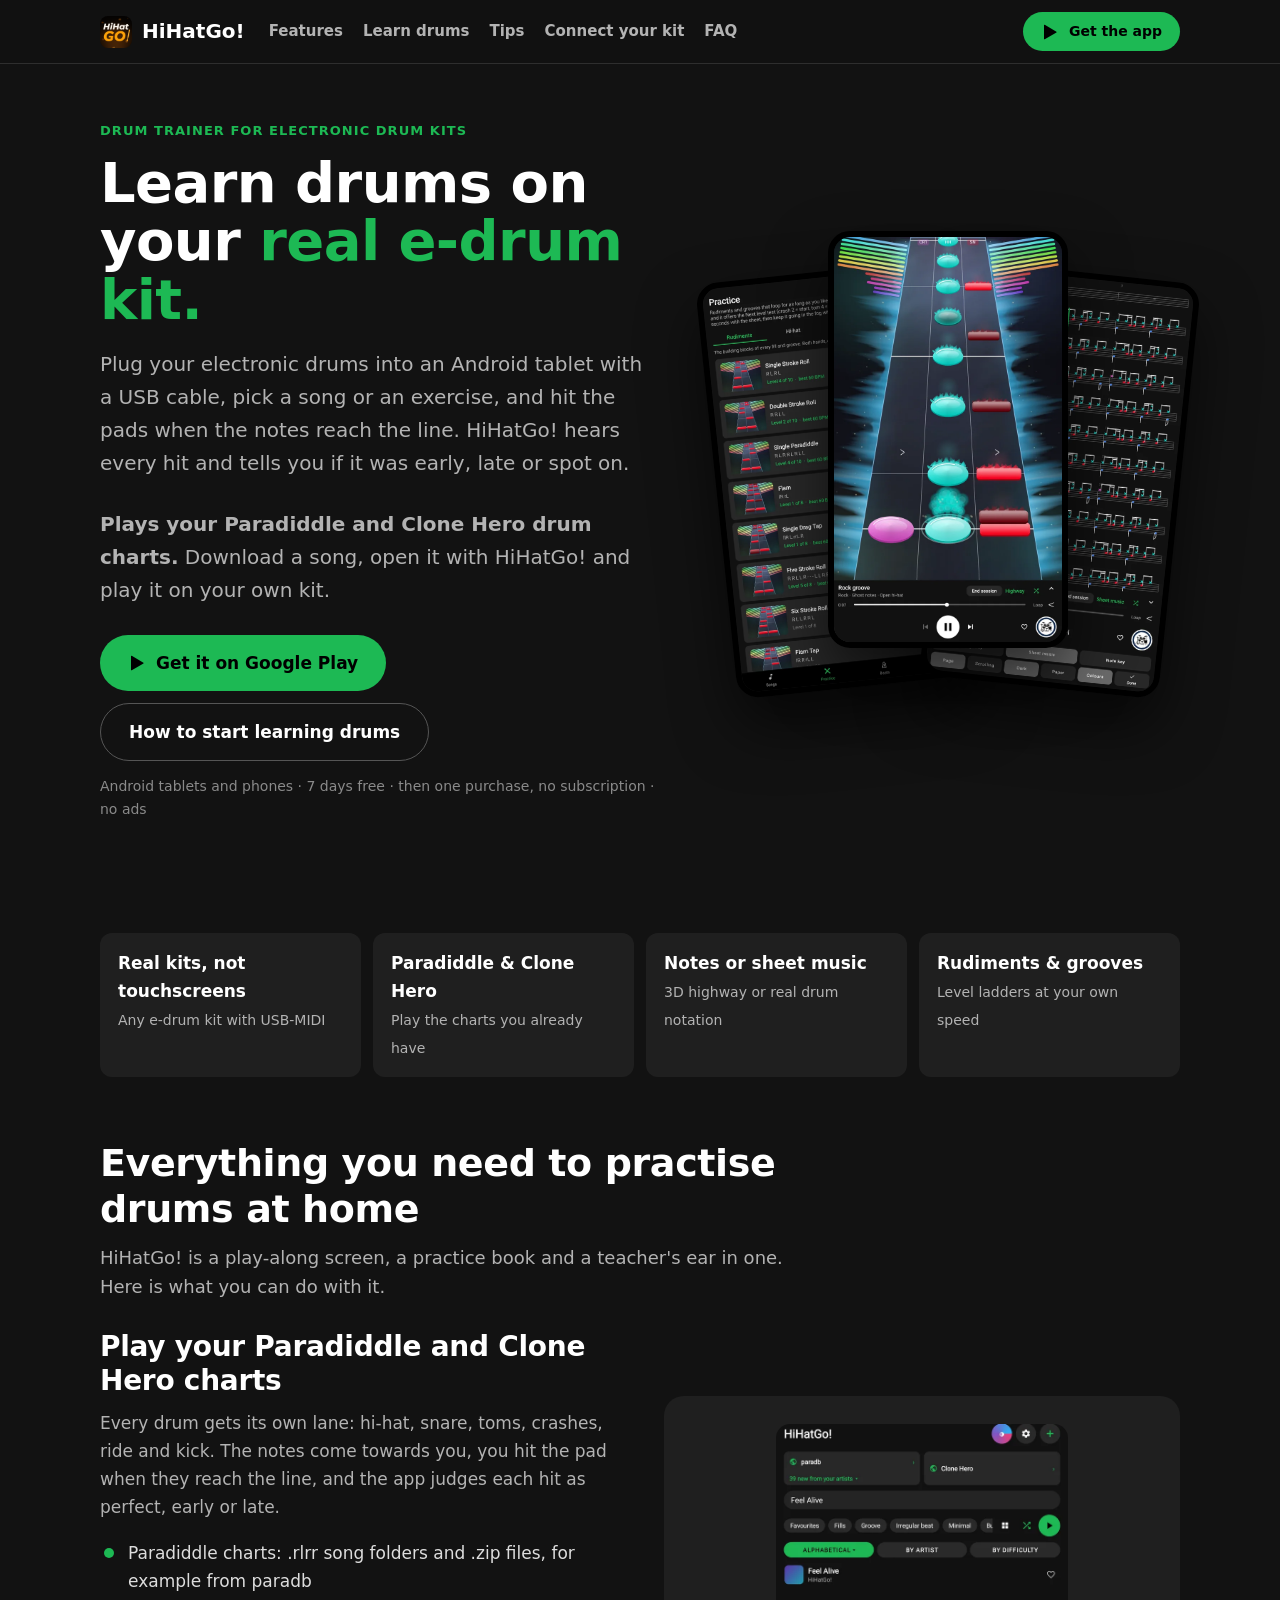
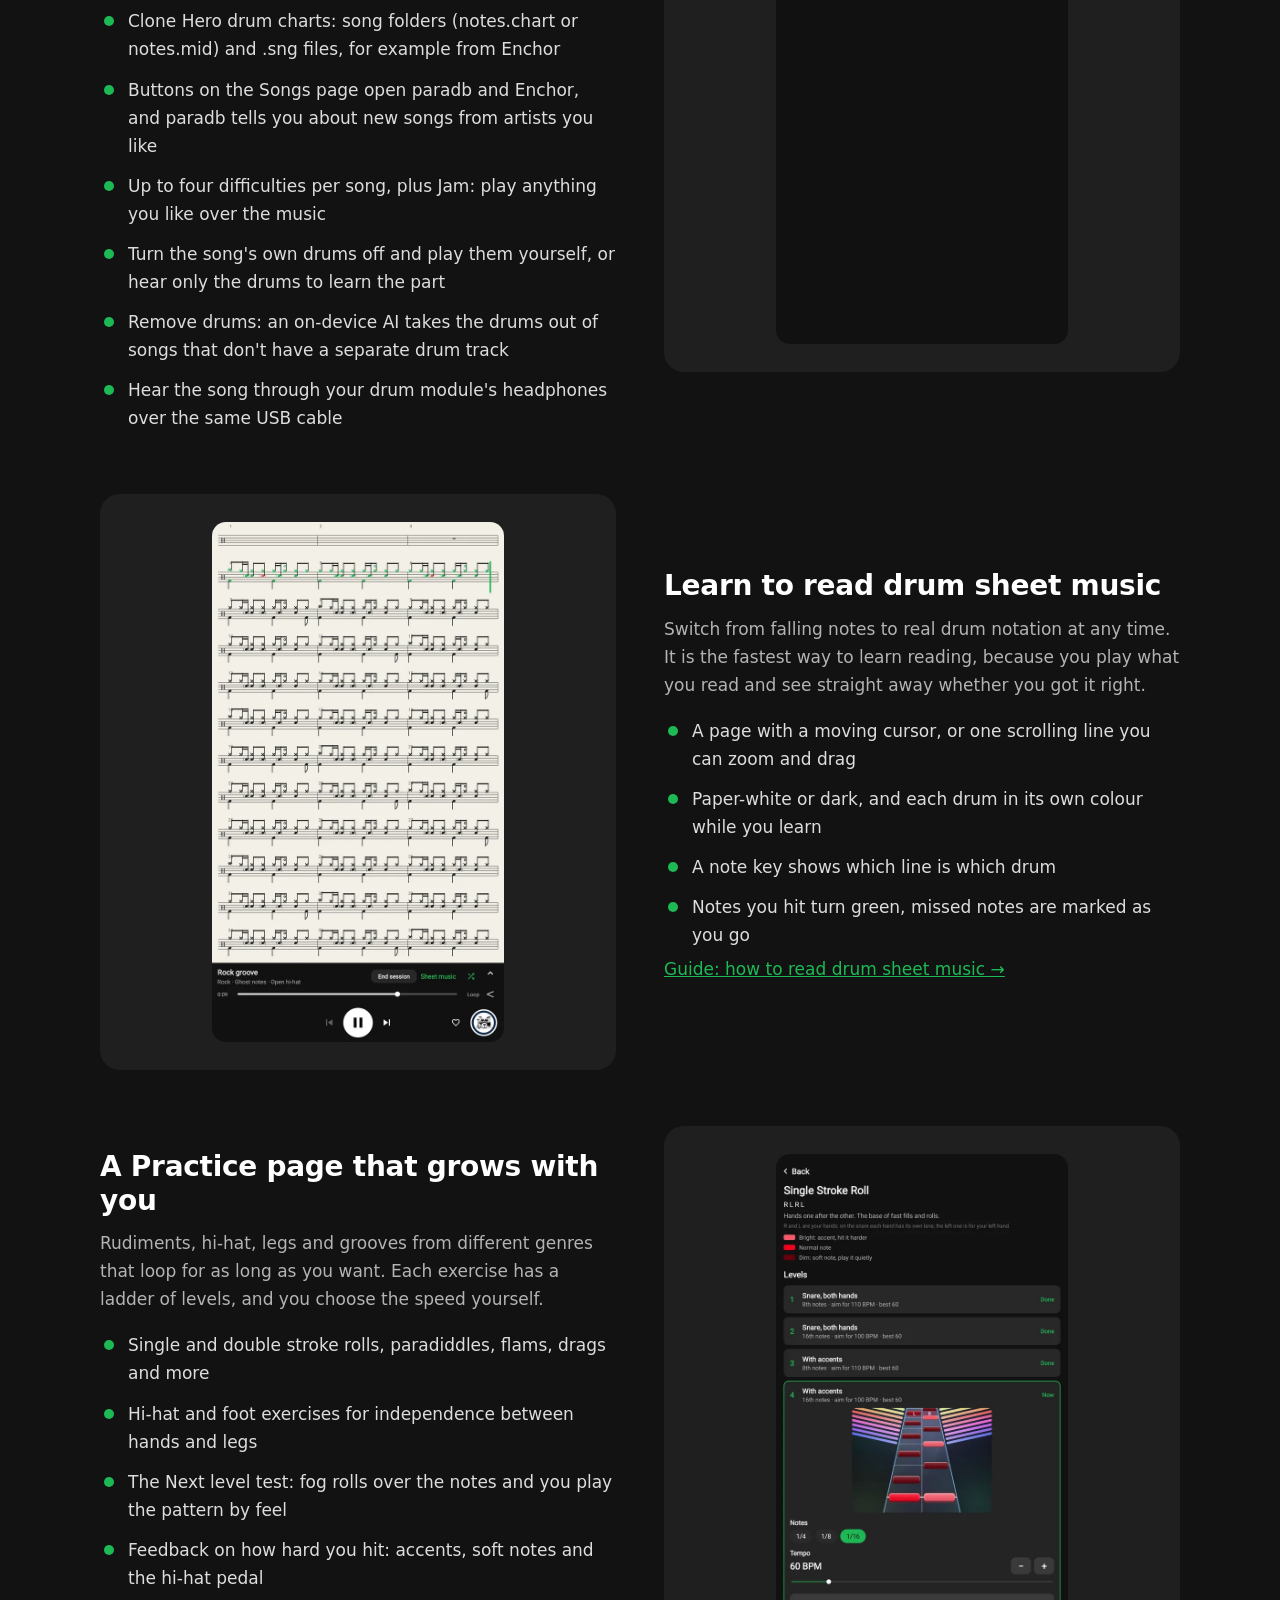
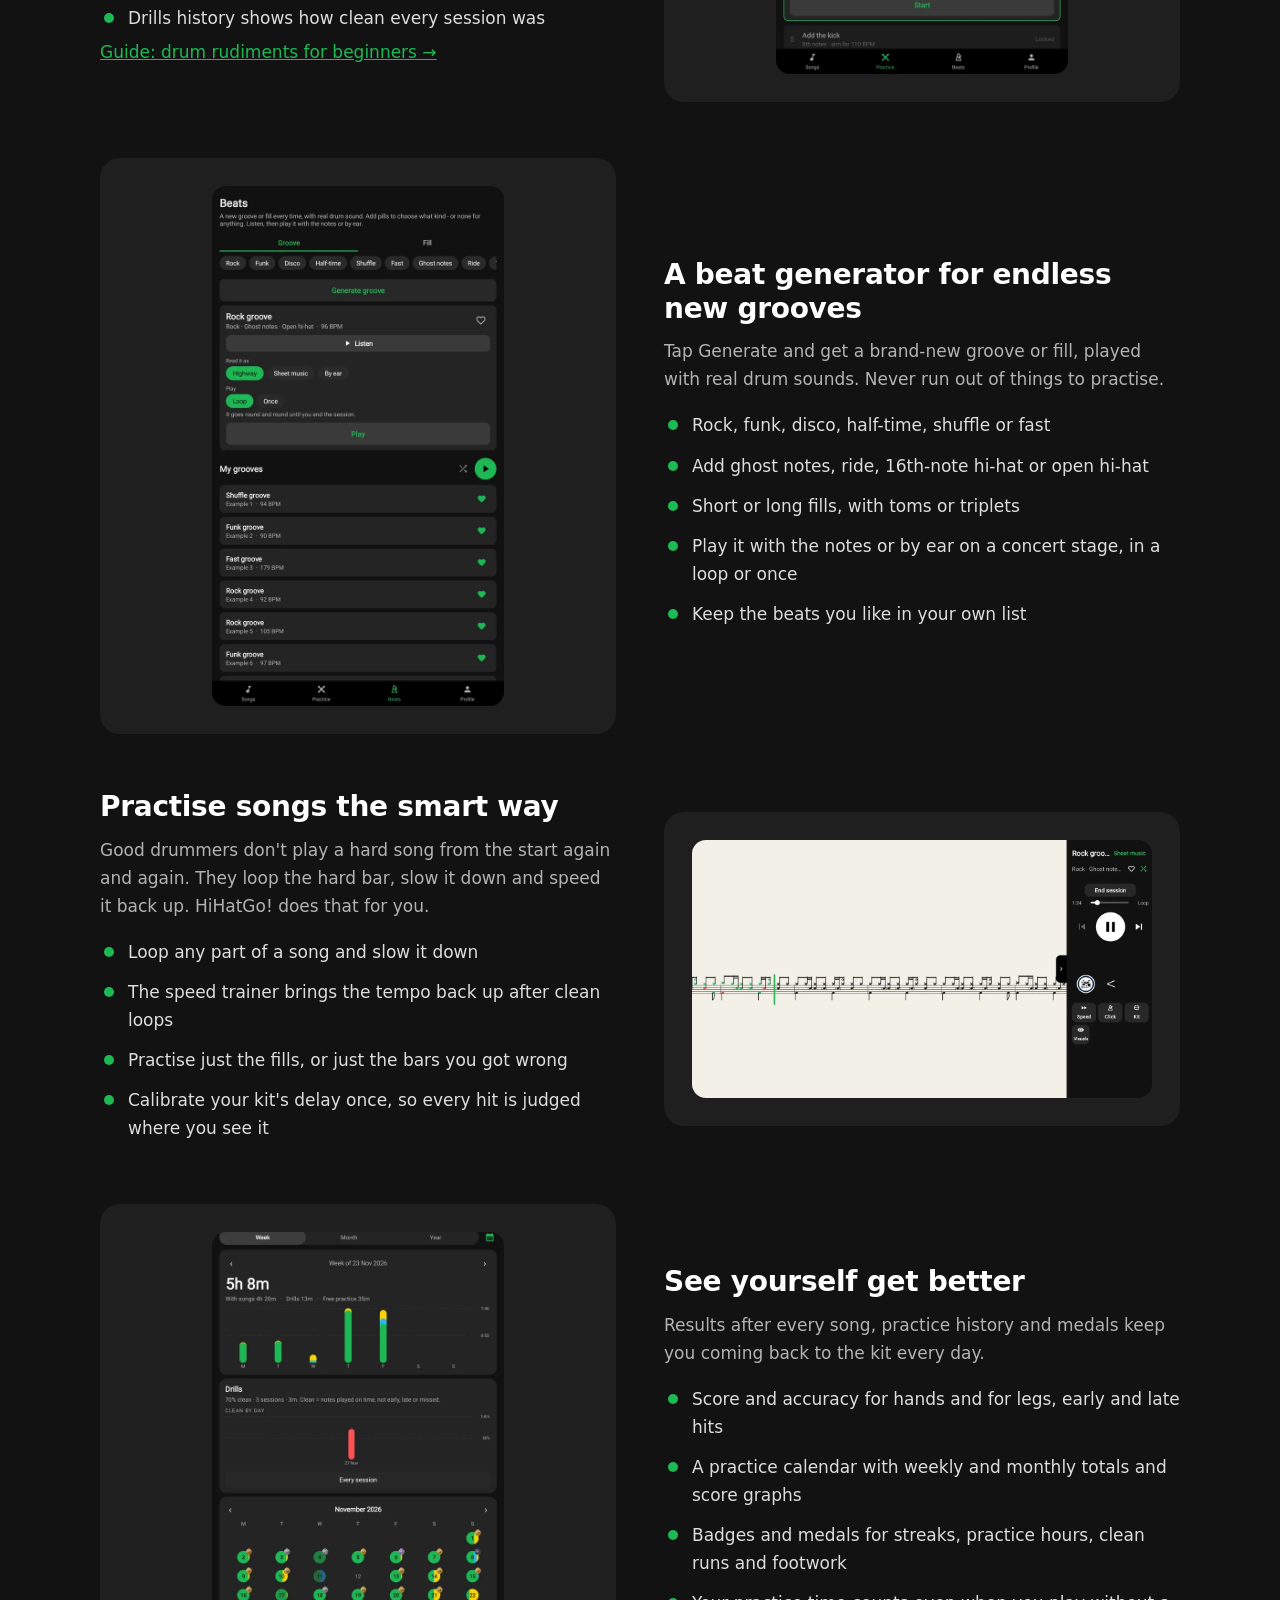
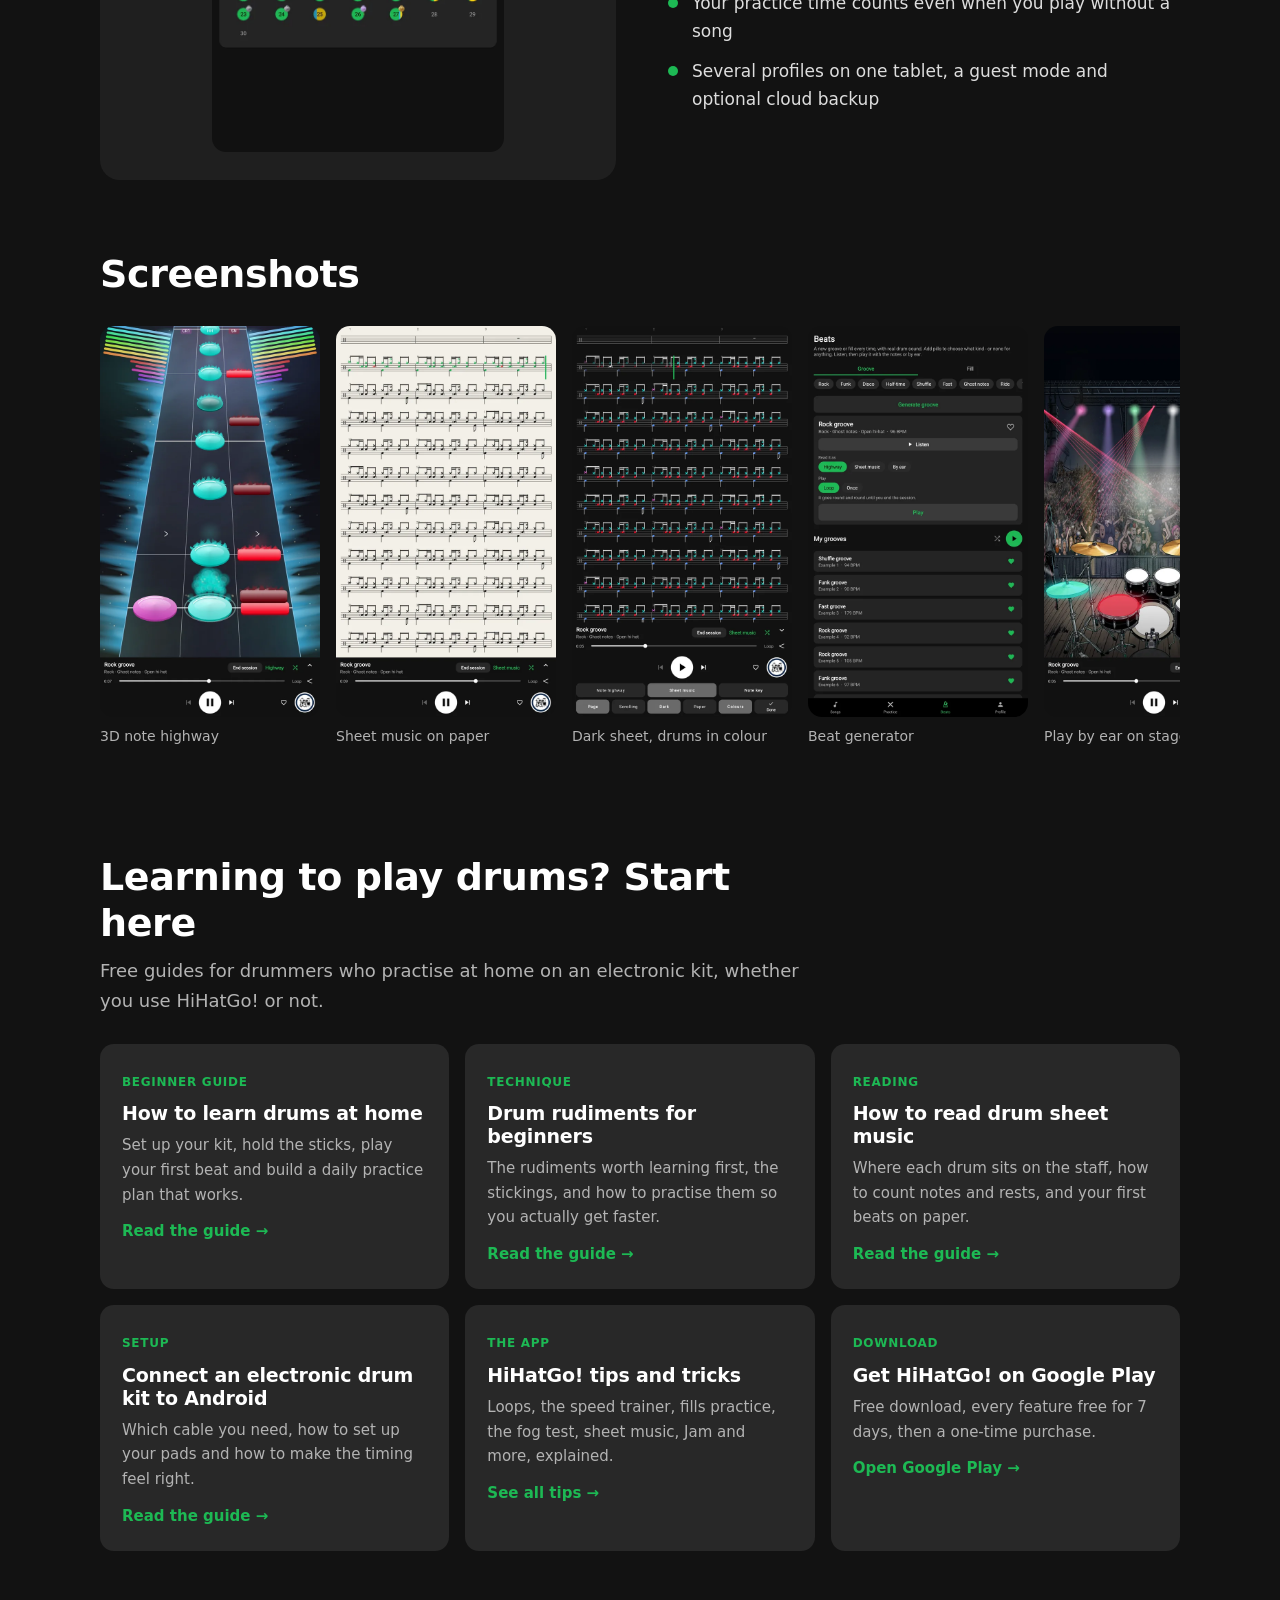
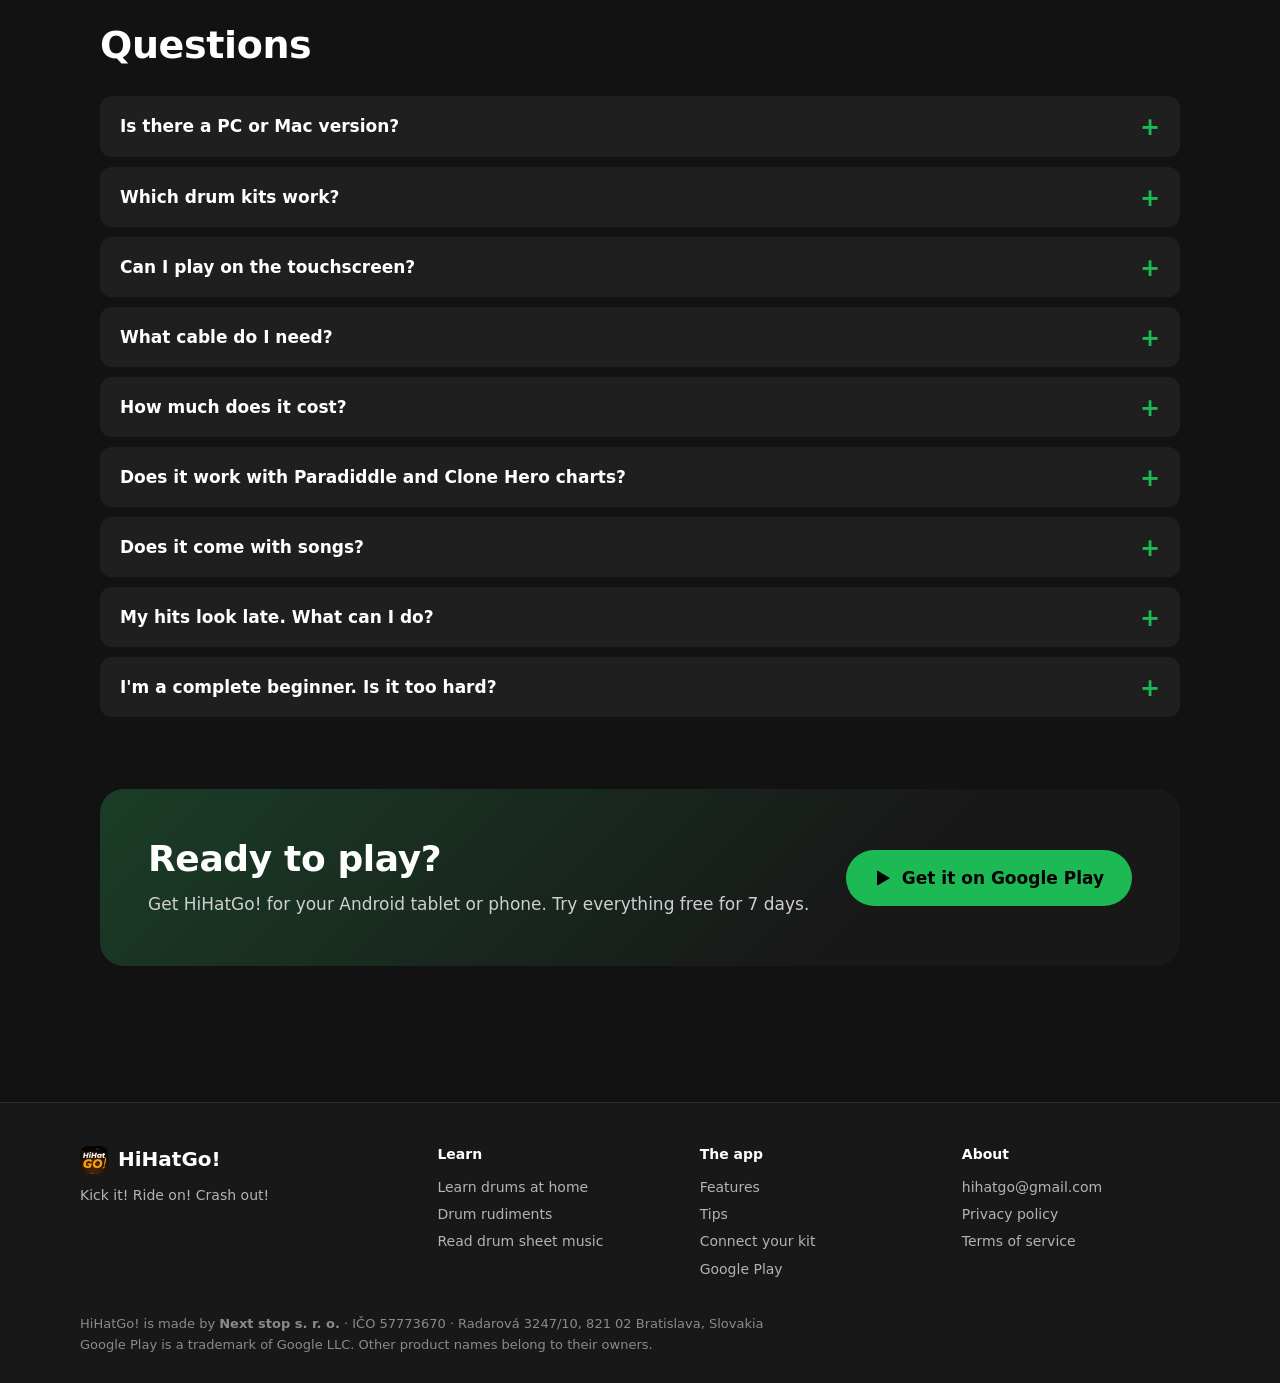
==== commit b0b899c2: "Paradiddle and Clone Hero charts as a main point; practice history and Songs screenshots" ====
--- a/index.html
+++ b/index.html
@@ -4,12 +4,12 @@
 <meta charset="utf-8">
 <meta name="viewport" content="width=device-width, initial-scale=1">
 <title>HiHatGo! – Learn drums on your electronic drum kit | Android drum trainer</title>
-<meta name="description" content="Learn to play drums at home on your electronic drum kit. Plug your e-drums into an Android tablet by USB, play along to songs, read drum sheet music, practise rudiments and grooves. 7 days free.">
+<meta name="description" content="Learn to play drums at home on your electronic drum kit. Plug your e-drums into an Android tablet by USB, play along to your Paradiddle and Clone Hero charts, read drum sheet music, practise rudiments and grooves. 7 days free.">
 <link rel="canonical" href="https://hihatgo.com/">
 <meta property="og:type" content="website">
 <meta property="og:site_name" content="HiHatGo!">
 <meta property="og:title" content="HiHatGo! – Learn drums on your electronic drum kit | Android drum trainer">
-<meta property="og:description" content="Learn to play drums at home on your electronic drum kit. Plug your e-drums into an Android tablet by USB, play along to songs, read drum sheet music, practise rudiments and grooves. 7 days free.">
+<meta property="og:description" content="Learn to play drums at home on your electronic drum kit. Plug your e-drums into an Android tablet by USB, play along to your Paradiddle and Clone Hero charts, read drum sheet music, practise rudiments and grooves. 7 days free.">
 <meta property="og:url" content="https://hihatgo.com/">
 <meta property="og:image" content="https://hihatgo.com/img/og.jpg">
 <meta name="twitter:card" content="summary_large_image">
@@ -20,7 +20,7 @@
 <script type="application/ld+json">
 {"@context":"https://schema.org","@type":"SoftwareApplication","name":"HiHatGo!","operatingSystem":"Android",
 "applicationCategory":"GameApplication","genre":"Music","url":"https://hihatgo.com/","downloadUrl":"https://play.google.com/store/apps/details?id=com.drumhero.appv2",
-"description":"A drum trainer for real electronic drum kits: play along to songs, read drum sheet music, practise rudiments and grooves on your e-drums over USB-MIDI.",
+"description":"A drum trainer for real electronic drum kits: play along to Paradiddle and Clone Hero charts, read drum sheet music, practise rudiments and grooves on your e-drums over USB-MIDI.",
 "offers":{"@type":"Offer","price":"0","priceCurrency":"EUR","description":"Free download with a 7-day trial, then a one-time purchase"},
 "publisher":{"@type":"Organization","name":"Next stop s. r. o.","email":"hihatgo@gmail.com"}}
 </script>
@@ -30,7 +30,8 @@
 {"@type":"Question","name":"Which drum kits work with HiHatGo!?","acceptedAnswer":{"@type":"Answer","text":"Any electronic drum kit or pad controller that sends MIDI over USB. Most modules from Alesis, Roland, Yamaha, Millenium and others do. It is tested with the Alesis Nitro Pro."}},
 {"@type":"Question","name":"Can I play it on the touchscreen?","acceptedAnswer":{"@type":"Answer","text":"No. HiHatGo! is made for a real electronic drum kit connected by USB. It is not a touchscreen drum game."}},
 {"@type":"Question","name":"How much does it cost?","acceptedAnswer":{"@type":"Answer","text":"The download is free and you can try everything for 7 days. After that you unlock the app with a single one-time purchase. No subscription and no ads."}},
-{"@type":"Question","name":"Does it come with songs?","acceptedAnswer":{"@type":"Answer","text":"HiHatGo! does not include copyrighted songs. You add your own music and charts (.zip song folders and Clone Hero .sng files). The Practice page and the beat generator work without any songs."}}
+{"@type":"Question","name":"Does it work with Paradiddle and Clone Hero charts?","acceptedAnswer":{"@type":"Answer","text":"Yes. HiHatGo! plays Paradiddle charts (.rlrr song folders and .zip files, for example from paradb) and Clone Hero drum charts (song folders with notes.chart or notes.mid, and .sng files, for example from Enchor). Open the downloaded file with HiHatGo! and it is added to your library."}},
+{"@type":"Question","name":"Does it come with songs?","acceptedAnswer":{"@type":"Answer","text":"HiHatGo! does not include copyrighted songs. You add your own music and charts: Paradiddle charts and Clone Hero charts. The Practice page and the beat generator work without any songs."}}
 ]}
 </script>
 </head>
@@ -49,6 +50,7 @@
 <h1>Learn drums on your <span>real e‑drum kit.</span></h1>
 <p class="lead">Plug your electronic drums into an Android tablet with a USB cable, pick a song or an exercise,
 and hit the pads when the notes reach the line. HiHatGo! hears every hit and tells you if it was early, late or spot on.</p>
+<p class="lead"><strong>Plays your Paradiddle and Clone Hero drum charts.</strong> Download a song, open it with HiHatGo! and play it on your own kit.</p>
 <div class="ctas">
 <a class="btn" href="https://play.google.com/store/apps/details?id=com.drumhero.appv2"><svg class="pi" viewBox="0 0 24 24" aria-hidden="true"><path d="M4 2.8v18.4c0 .5.6.8 1 .5l15.6-9.2c.4-.2.4-.8 0-1L5 2.3c-.4-.3-1 0-1 .5z"/></svg>Get it on Google Play</a>
 <a class="btn ghost" href="learn-drums.html">How to start learning drums</a>
@@ -64,9 +66,9 @@
 
 <div class="facts">
 <div class="fact"><b>Real kits, not touchscreens</b><span>Any e-drum kit with USB-MIDI</span></div>
+<div class="fact"><b>Paradiddle &amp; Clone Hero</b><span>Play the charts you already have</span></div>
 <div class="fact"><b>Notes or sheet music</b><span>3D highway or real drum notation</span></div>
 <div class="fact"><b>Rudiments &amp; grooves</b><span>Level ladders at your own speed</span></div>
-<div class="fact"><b>Judged to the millisecond</b><span>Early, late or perfect on every hit</span></div>
 </div>
 
 <section id="features">
@@ -79,18 +81,20 @@
 
 <div class="feature">
 <div class="ftext">
-<h3>Play along to songs</h3>
+<h3>Play your Paradiddle and Clone Hero charts</h3>
 <p>Every drum gets its own lane: hi-hat, snare, toms, crashes, ride and kick. The notes come towards you, you hit
 the pad when they reach the line, and the app judges each hit as perfect, early or late.</p>
 <ul>
-<li>Import charts you downloaded or made: .zip song folders and Clone Hero .sng files</li>
+<li>Paradiddle charts: .rlrr song folders and .zip files, for example from paradb</li>
+<li>Clone Hero drum charts: song folders (notes.chart or notes.mid) and .sng files, for example from Enchor</li>
+<li>Buttons on the Songs page open paradb and Enchor, and paradb tells you about new songs from artists you like</li>
 <li>Up to four difficulties per song, plus Jam: play anything you like over the music</li>
 <li>Turn the song's own drums off and play them yourself, or hear only the drums to learn the part</li>
 <li>Remove drums: an on-device AI takes the drums out of songs that don't have a separate drum track</li>
 <li>Hear the song through your drum module's headphones over the same USB cable</li>
 </ul>
 </div>
-<div class="fpic"><img src="img/01_highway.webp" alt="The 3D note highway during a groove" width="640" height="1138" loading="lazy"></div>
+<div class="fpic"><img src="img/10_songs_import.webp" alt="The Songs page with the paradb and Clone Hero buttons" width="640" height="1138" loading="lazy"></div>
 </div>
 
 <div class="feature flip">
@@ -168,7 +172,7 @@
 <li>Several profiles on one tablet, a guest mode and optional cloud backup</li>
 </ul>
 </div>
-<div class="fpic"><img src="img/03_note_sheet_dark_colours.webp" alt="Dark drum sheet music with coloured drums" width="640" height="1138" loading="lazy"></div>
+<div class="fpic"><img src="img/09_practice_history.webp" alt="Practice history: the week, drills and a calendar with medals" width="640" height="1138" loading="lazy"></div>
 </div>
 </section>
 
@@ -182,6 +186,8 @@
 <figure><img src="img/06_by_ear_stage.webp" alt="" width="640" height="1138" loading="lazy"><figcaption>Play by ear on stage</figcaption></figure>
 <figure><img src="img/07_practice_page.webp" alt="" width="640" height="1138" loading="lazy"><figcaption>Practice page</figcaption></figure>
 <figure><img src="img/08_exercise_levels.webp" alt="" width="640" height="1138" loading="lazy"><figcaption>Exercise levels</figcaption></figure>
+<figure><img src="img/10_songs_import.webp" alt="" width="640" height="1138" loading="lazy"><figcaption>Paradiddle and Clone Hero charts</figcaption></figure>
+<figure><img src="img/09_practice_history.webp" alt="" width="640" height="1138" loading="lazy"><figcaption>Practice history and medals</figcaption></figure>
 </div>
 </section>
 
@@ -223,9 +229,13 @@
 <details><summary>How much does it cost?</summary>
 <p>The download is free, and every feature is open for 7 days. After that you unlock HiHatGo! with a single one-time
 purchase. No subscription and no ads.</p></details>
+<details><summary>Does it work with Paradiddle and Clone Hero charts?</summary>
+<p>Yes. HiHatGo! plays Paradiddle charts (.rlrr song folders and .zip files, for example from paradb) and Clone Hero
+drum charts (song folders with notes.chart or notes.mid, and .sng files, for example from Enchor). Open the downloaded
+file with HiHatGo! and it is added to your library, no unzipping needed.</p></details>
 <details><summary>Does it come with songs?</summary>
-<p>HiHatGo! does not include copyrighted songs. You add your own music and charts (.zip song folders and Clone Hero
-.sng files). You can also jam along to any music file without a chart. The Practice page and the beat generator
+<p>HiHatGo! does not include copyrighted songs. You add your own music and charts: Paradiddle charts
+(.rlrr, .zip) and Clone Hero charts (folders, .sng). You can also jam along to any music file without a chart. The Practice page and the beat generator
 work straight away without any songs.</p></details>
 <details><summary>My hits look late. What can I do?</summary>
 <p>Run the delay calibration once in Settings → Audio &amp; latency. Every kit and tablet has a slightly different delay;
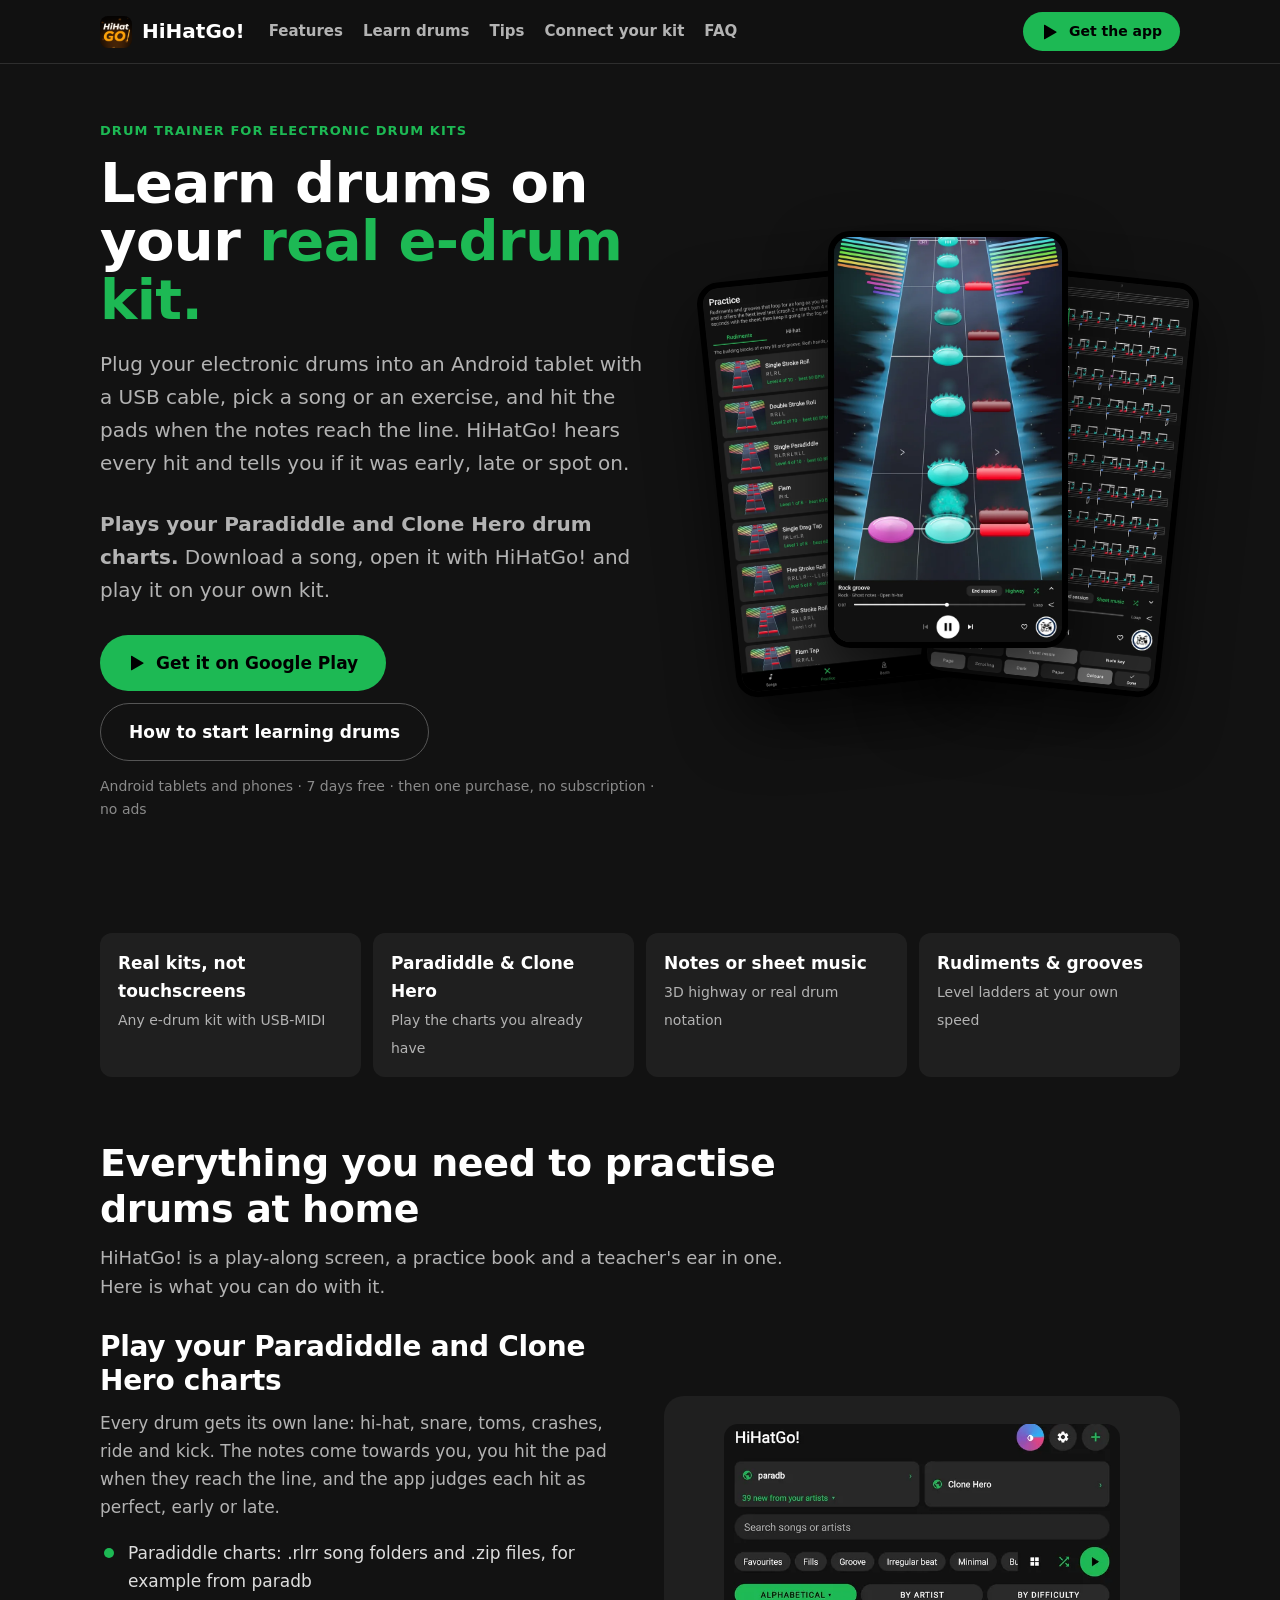
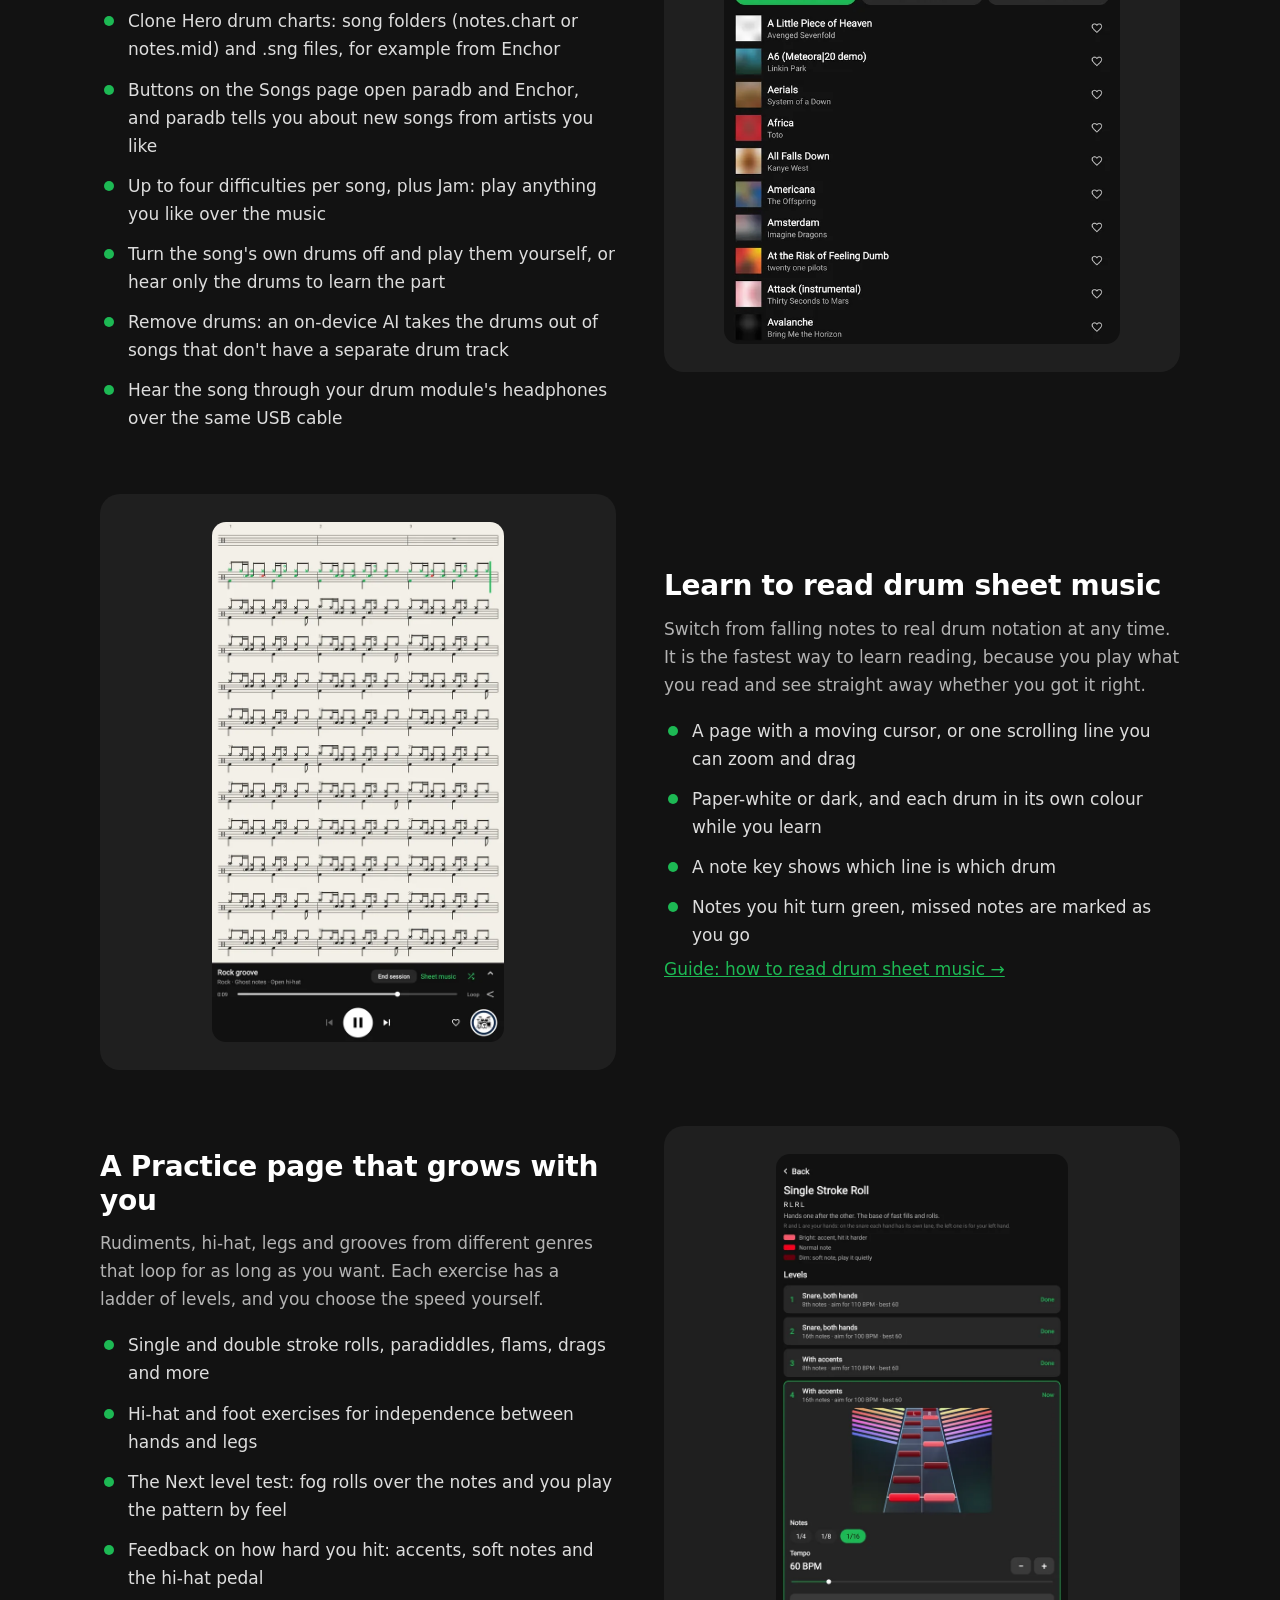
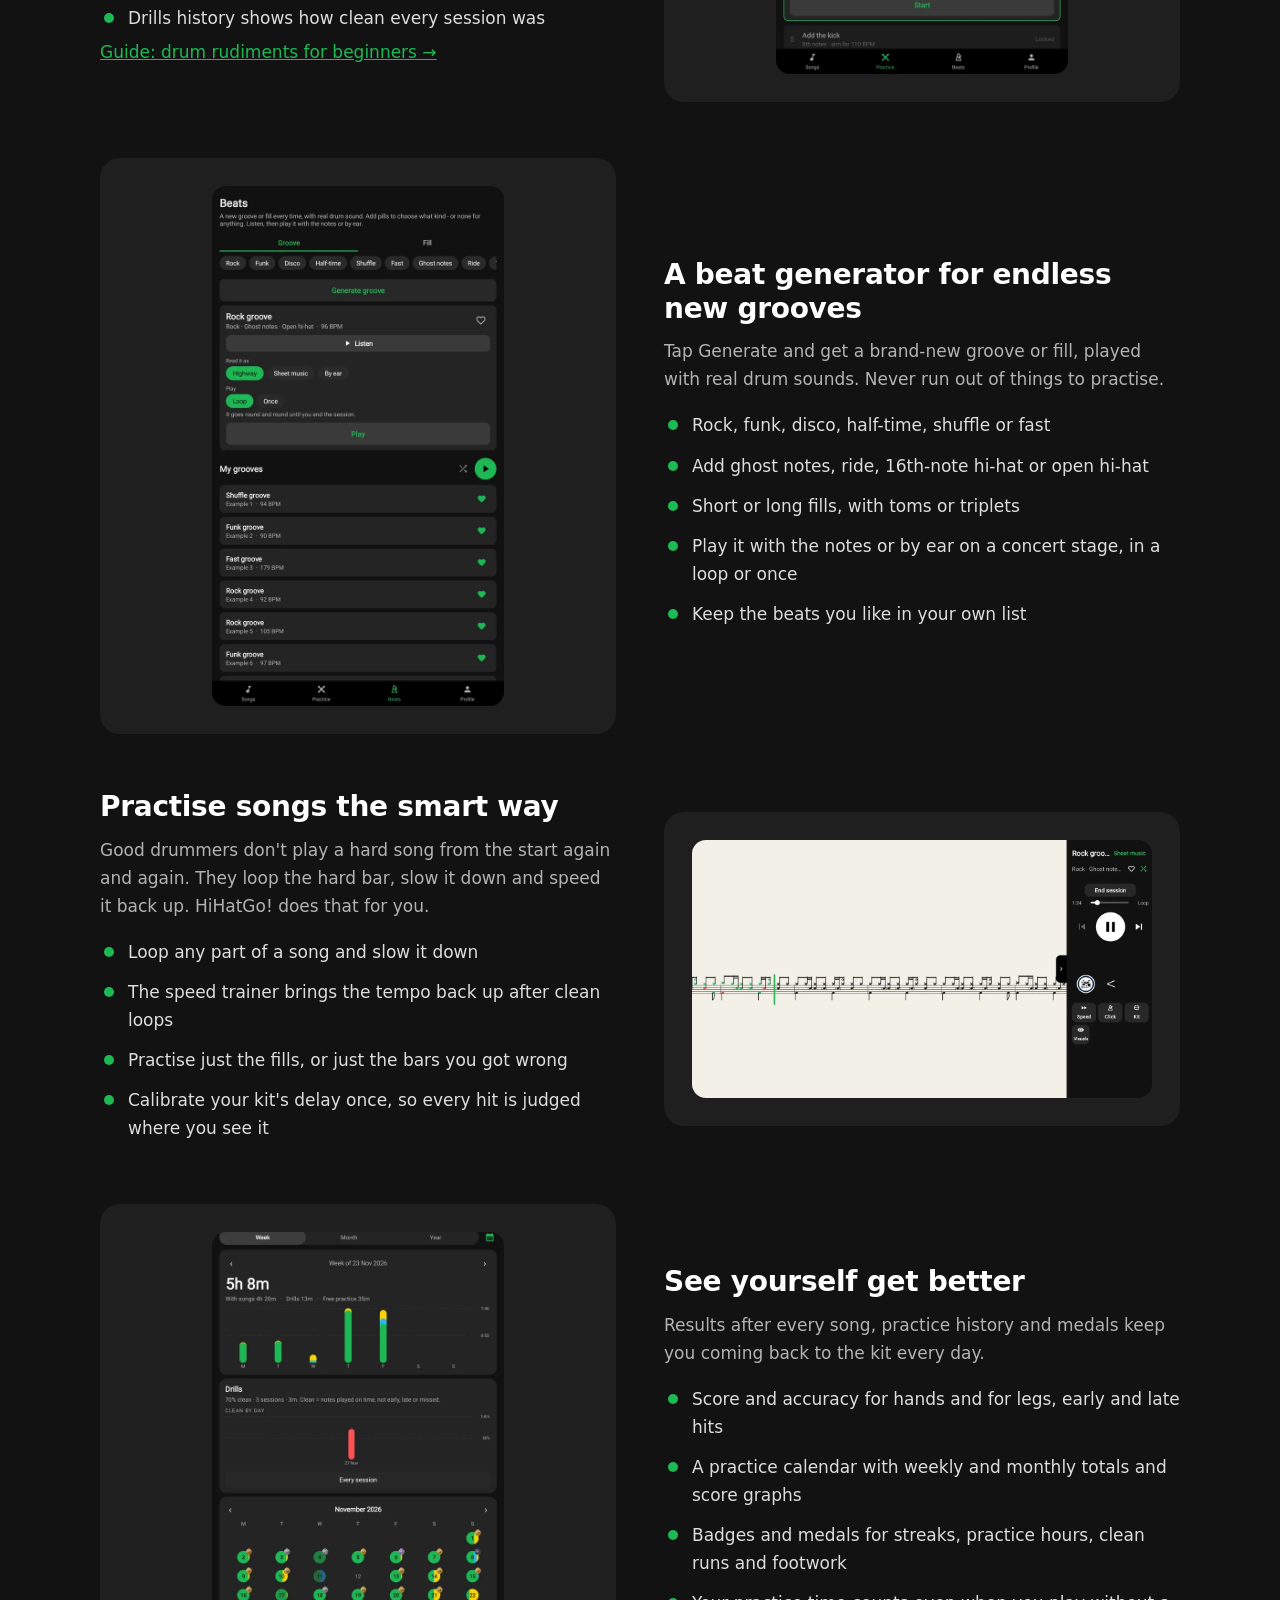
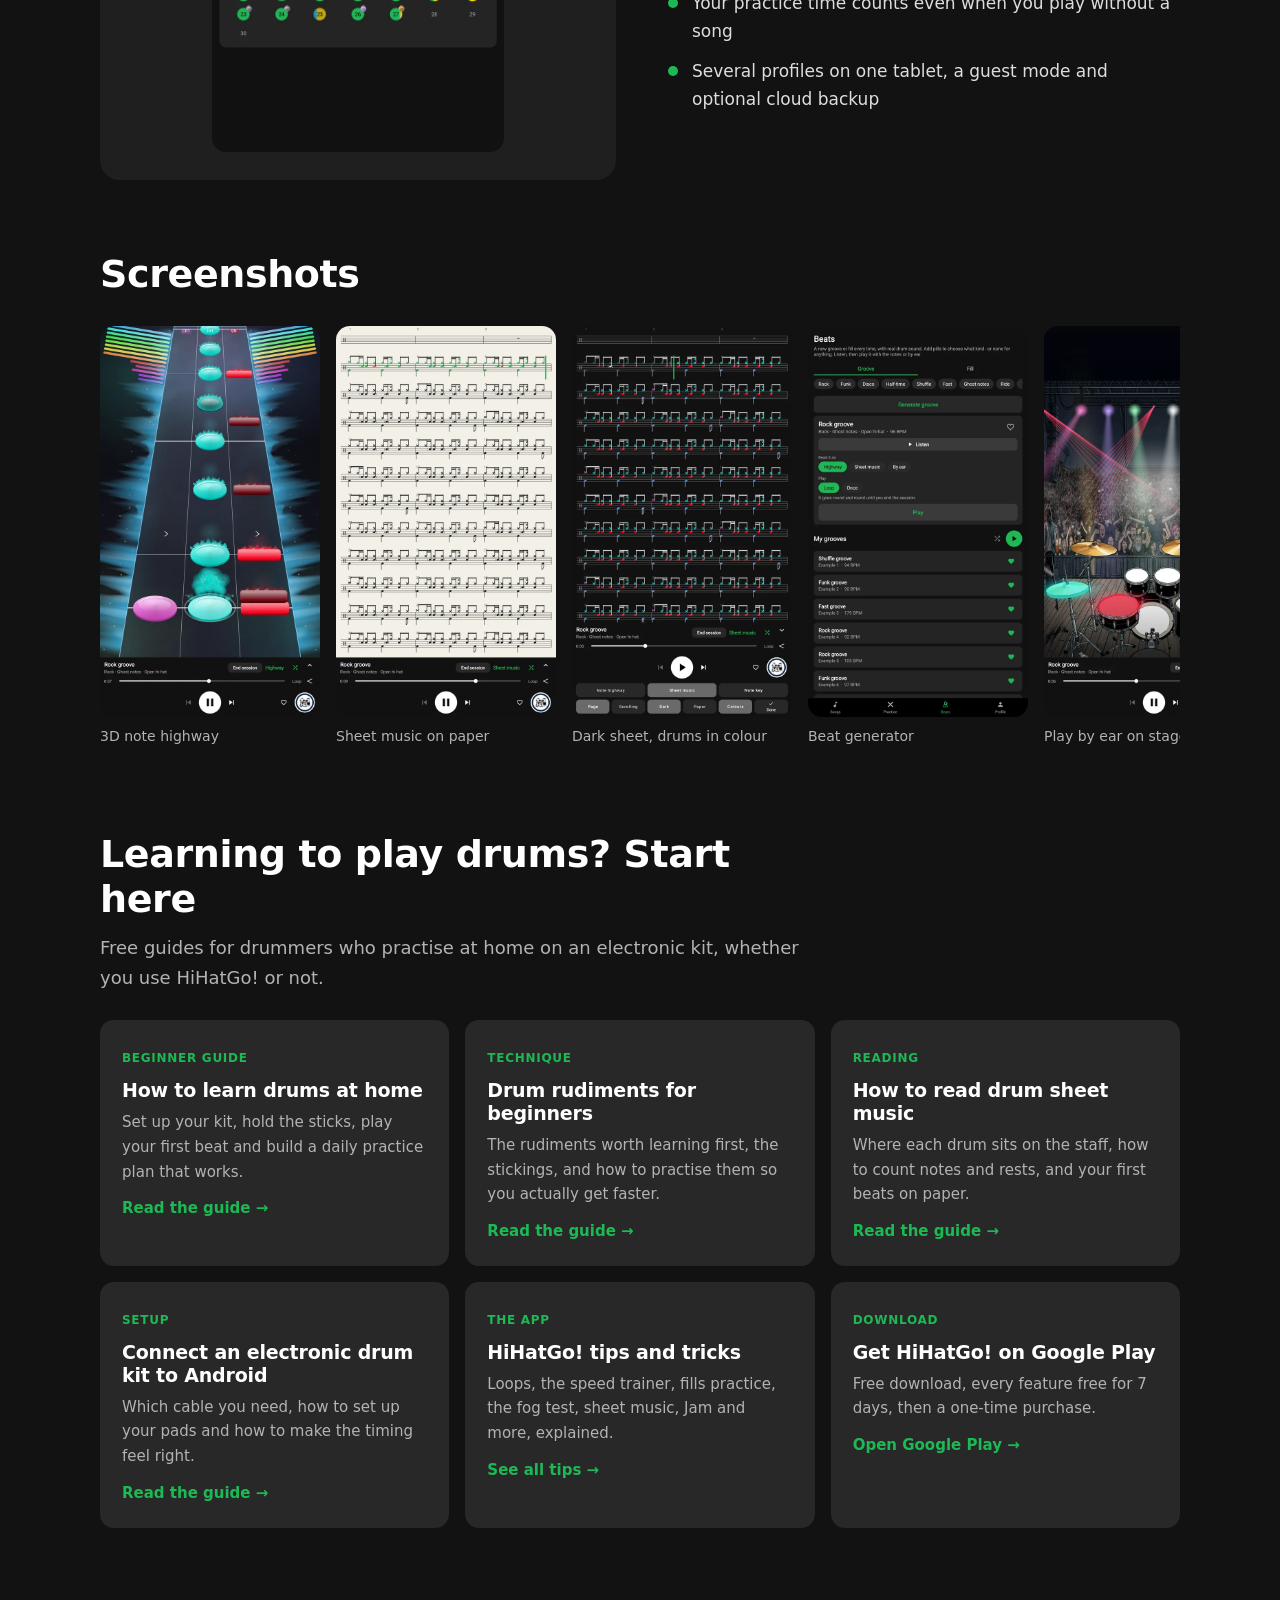
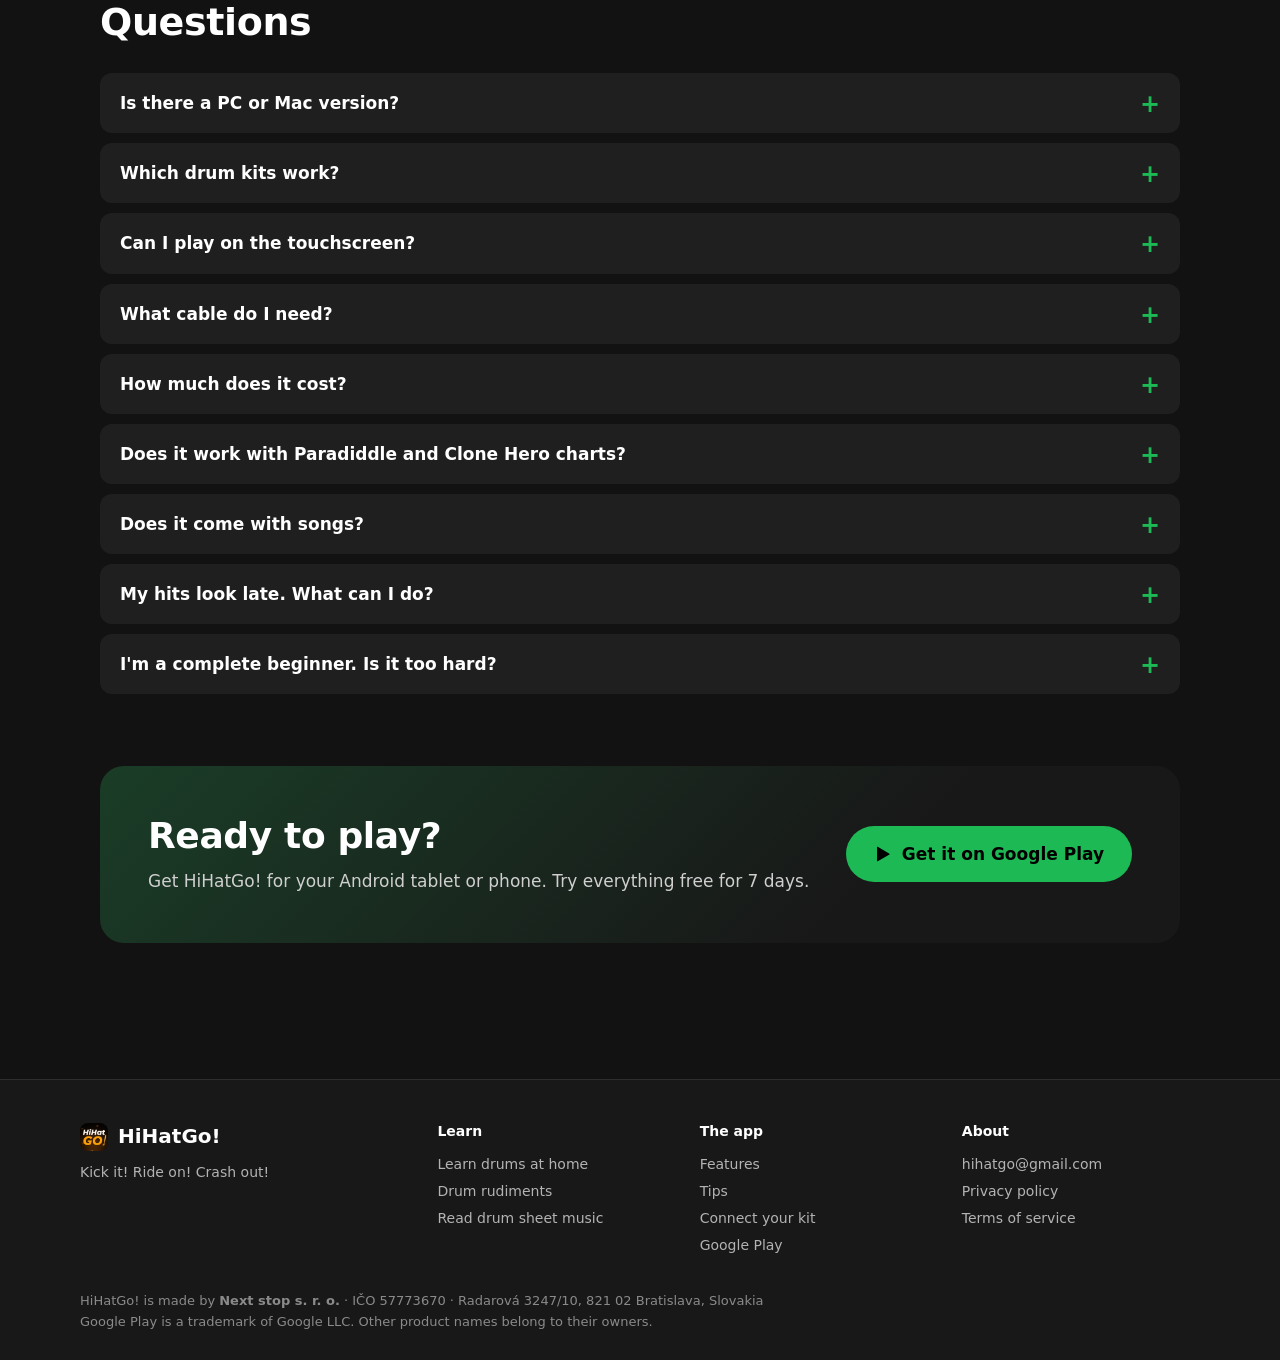
==== commit 6a9226f1: "Songs screenshot: normal song list, covers blurred" ====
--- a/index.html
+++ b/index.html
@@ -94,7 +94,7 @@
 <li>Hear the song through your drum module's headphones over the same USB cable</li>
 </ul>
 </div>
-<div class="fpic"><img src="img/10_songs_import.webp" alt="The Songs page with the paradb and Clone Hero buttons" width="640" height="1138" loading="lazy"></div>
+<div class="fpic"><img src="img/10_songs_import.webp" alt="The song list with the paradb and Clone Hero buttons" width="640" height="839" loading="lazy"></div>
 </div>
 
 <div class="feature flip">
@@ -186,7 +186,7 @@
 <figure><img src="img/06_by_ear_stage.webp" alt="" width="640" height="1138" loading="lazy"><figcaption>Play by ear on stage</figcaption></figure>
 <figure><img src="img/07_practice_page.webp" alt="" width="640" height="1138" loading="lazy"><figcaption>Practice page</figcaption></figure>
 <figure><img src="img/08_exercise_levels.webp" alt="" width="640" height="1138" loading="lazy"><figcaption>Exercise levels</figcaption></figure>
-<figure><img src="img/10_songs_import.webp" alt="" width="640" height="1138" loading="lazy"><figcaption>Paradiddle and Clone Hero charts</figcaption></figure>
+<figure><img src="img/10_songs_import.webp" alt="" width="640" height="839" loading="lazy"><figcaption>Paradiddle and Clone Hero charts</figcaption></figure>
 <figure><img src="img/09_practice_history.webp" alt="" width="640" height="1138" loading="lazy"><figcaption>Practice history and medals</figcaption></figure>
 </div>
 </section>
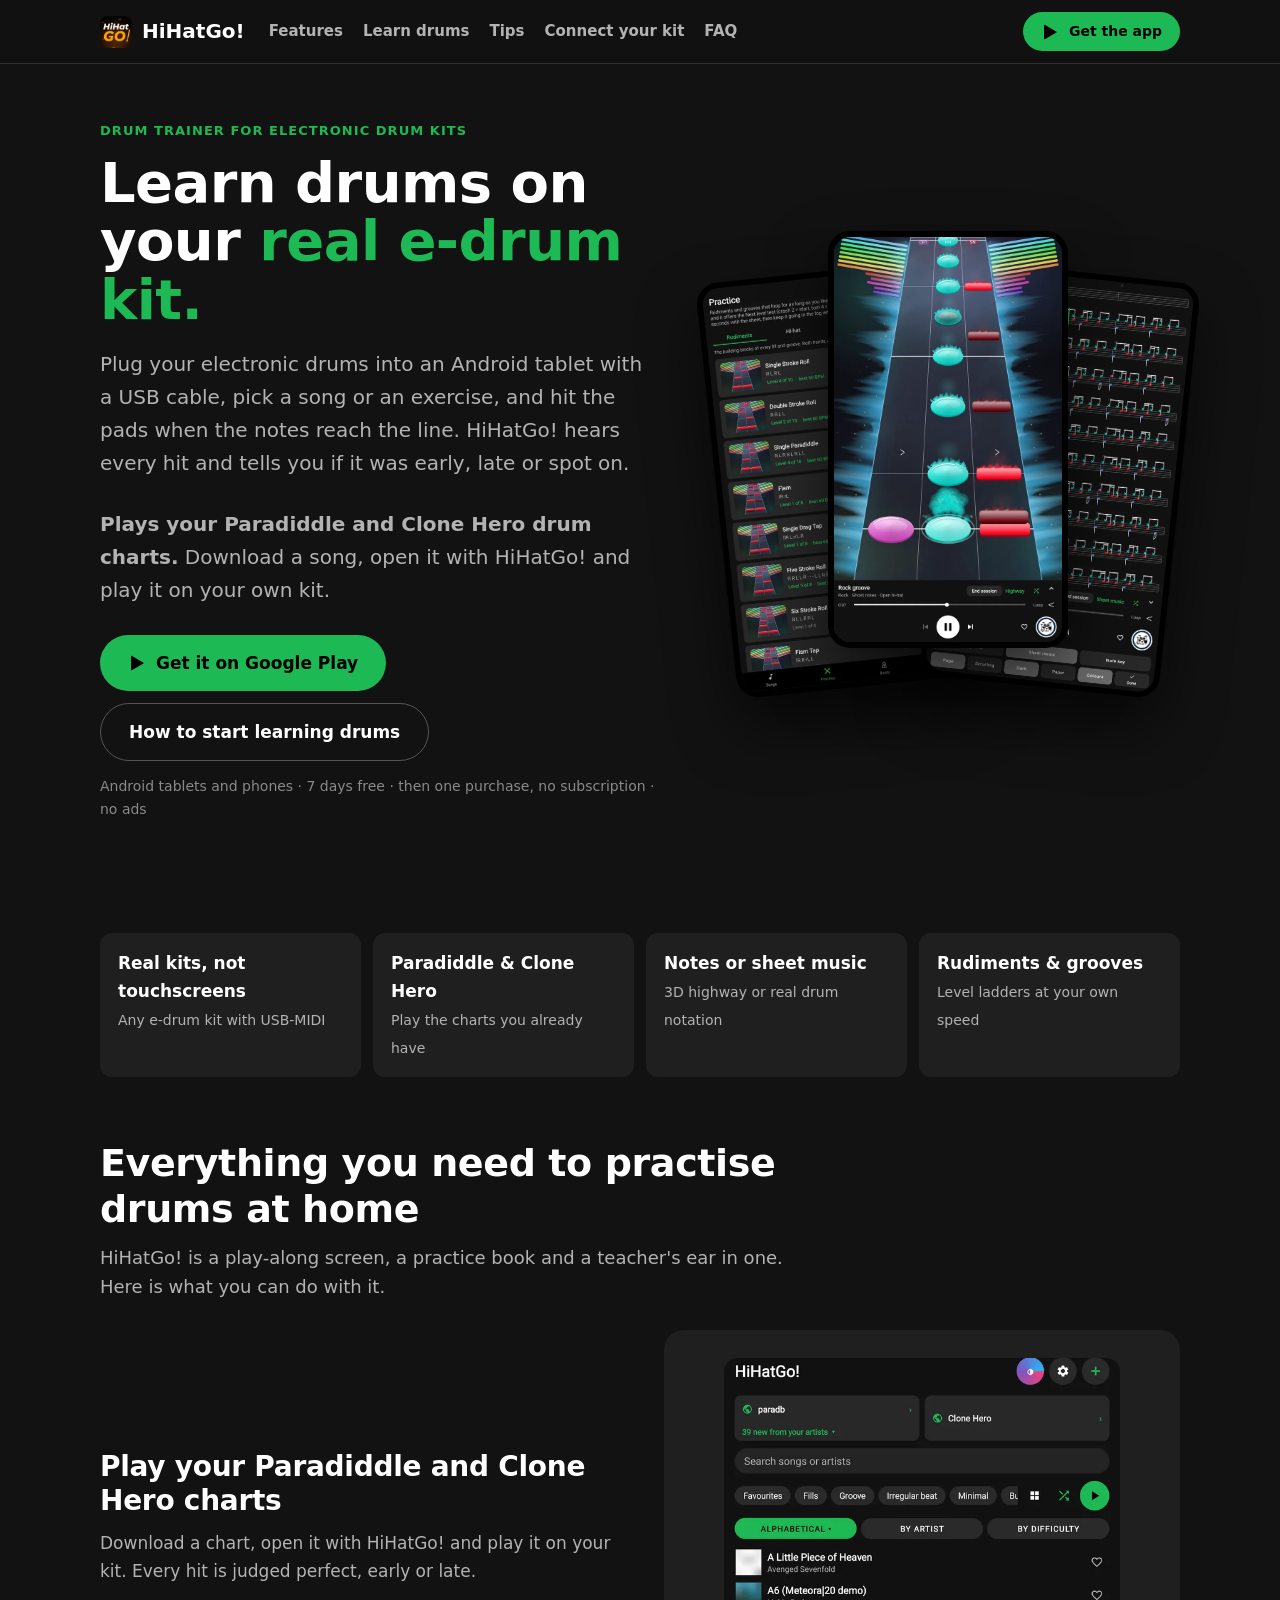
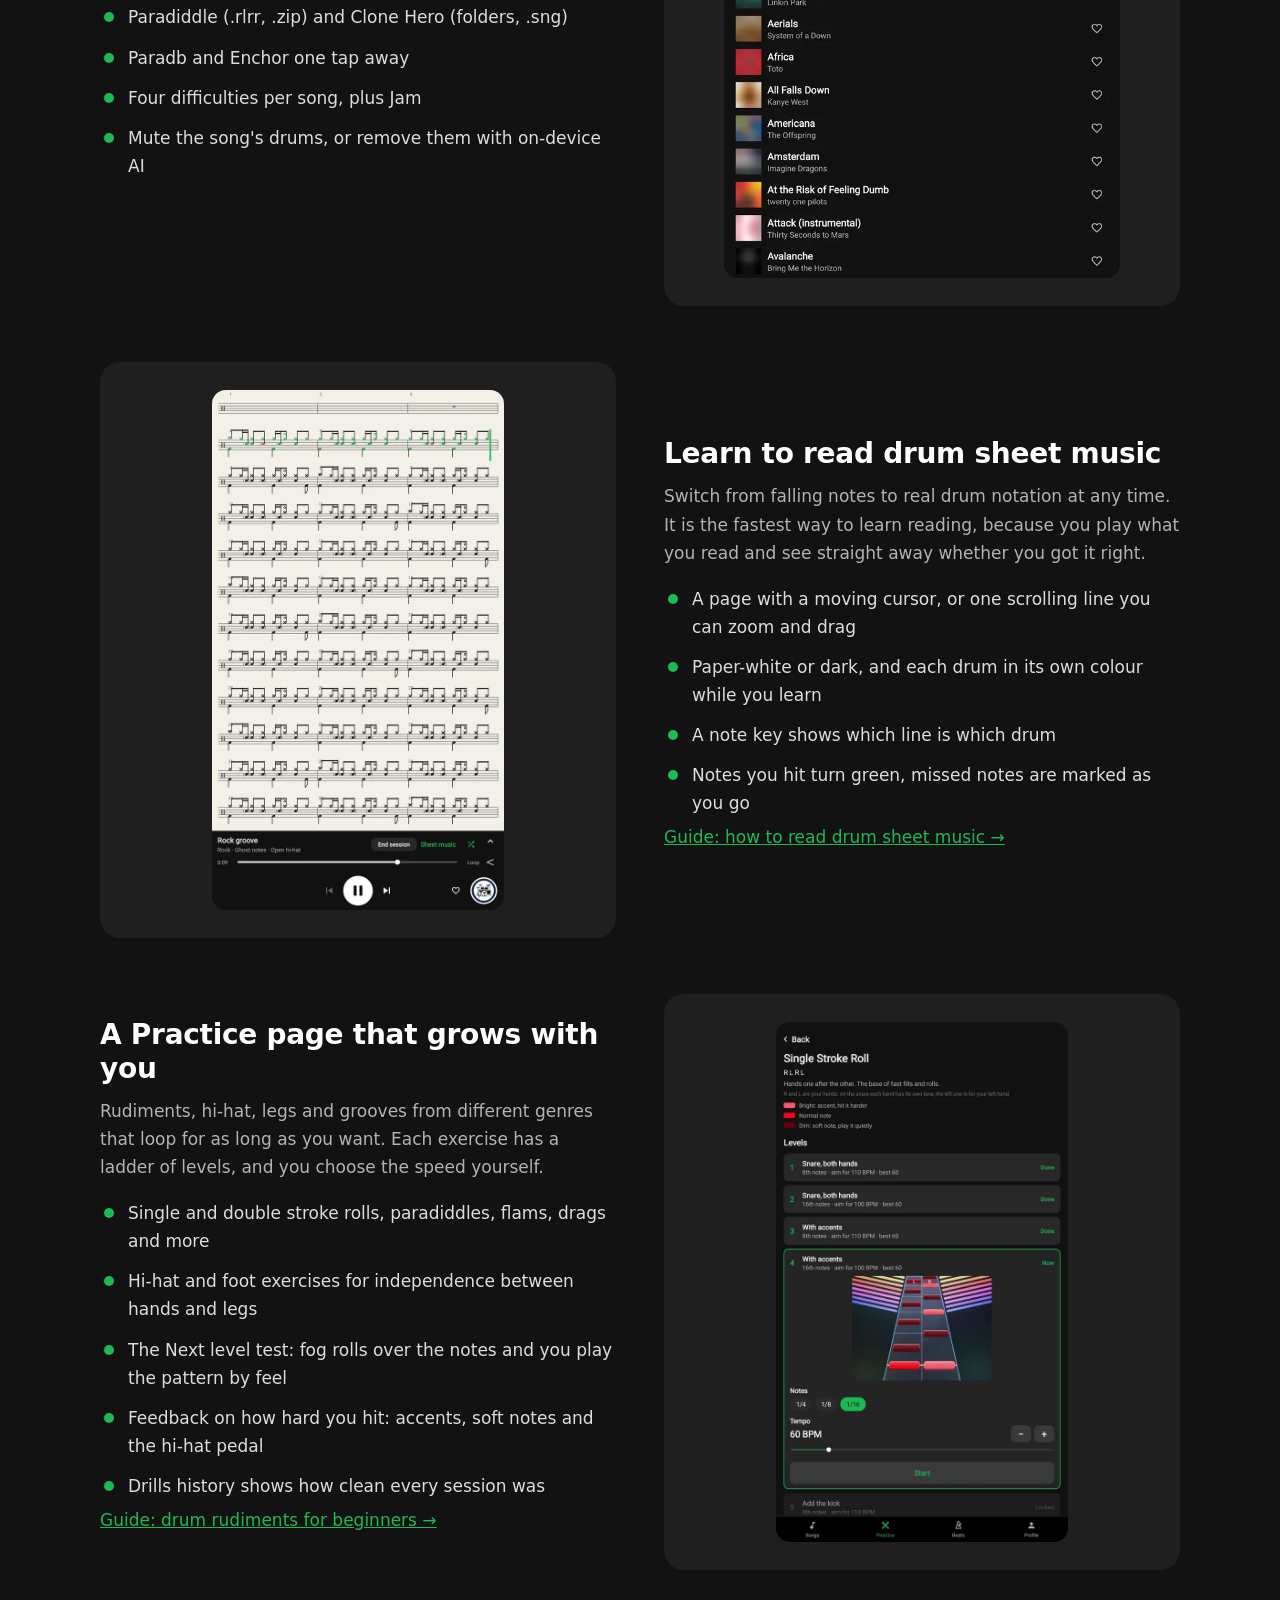
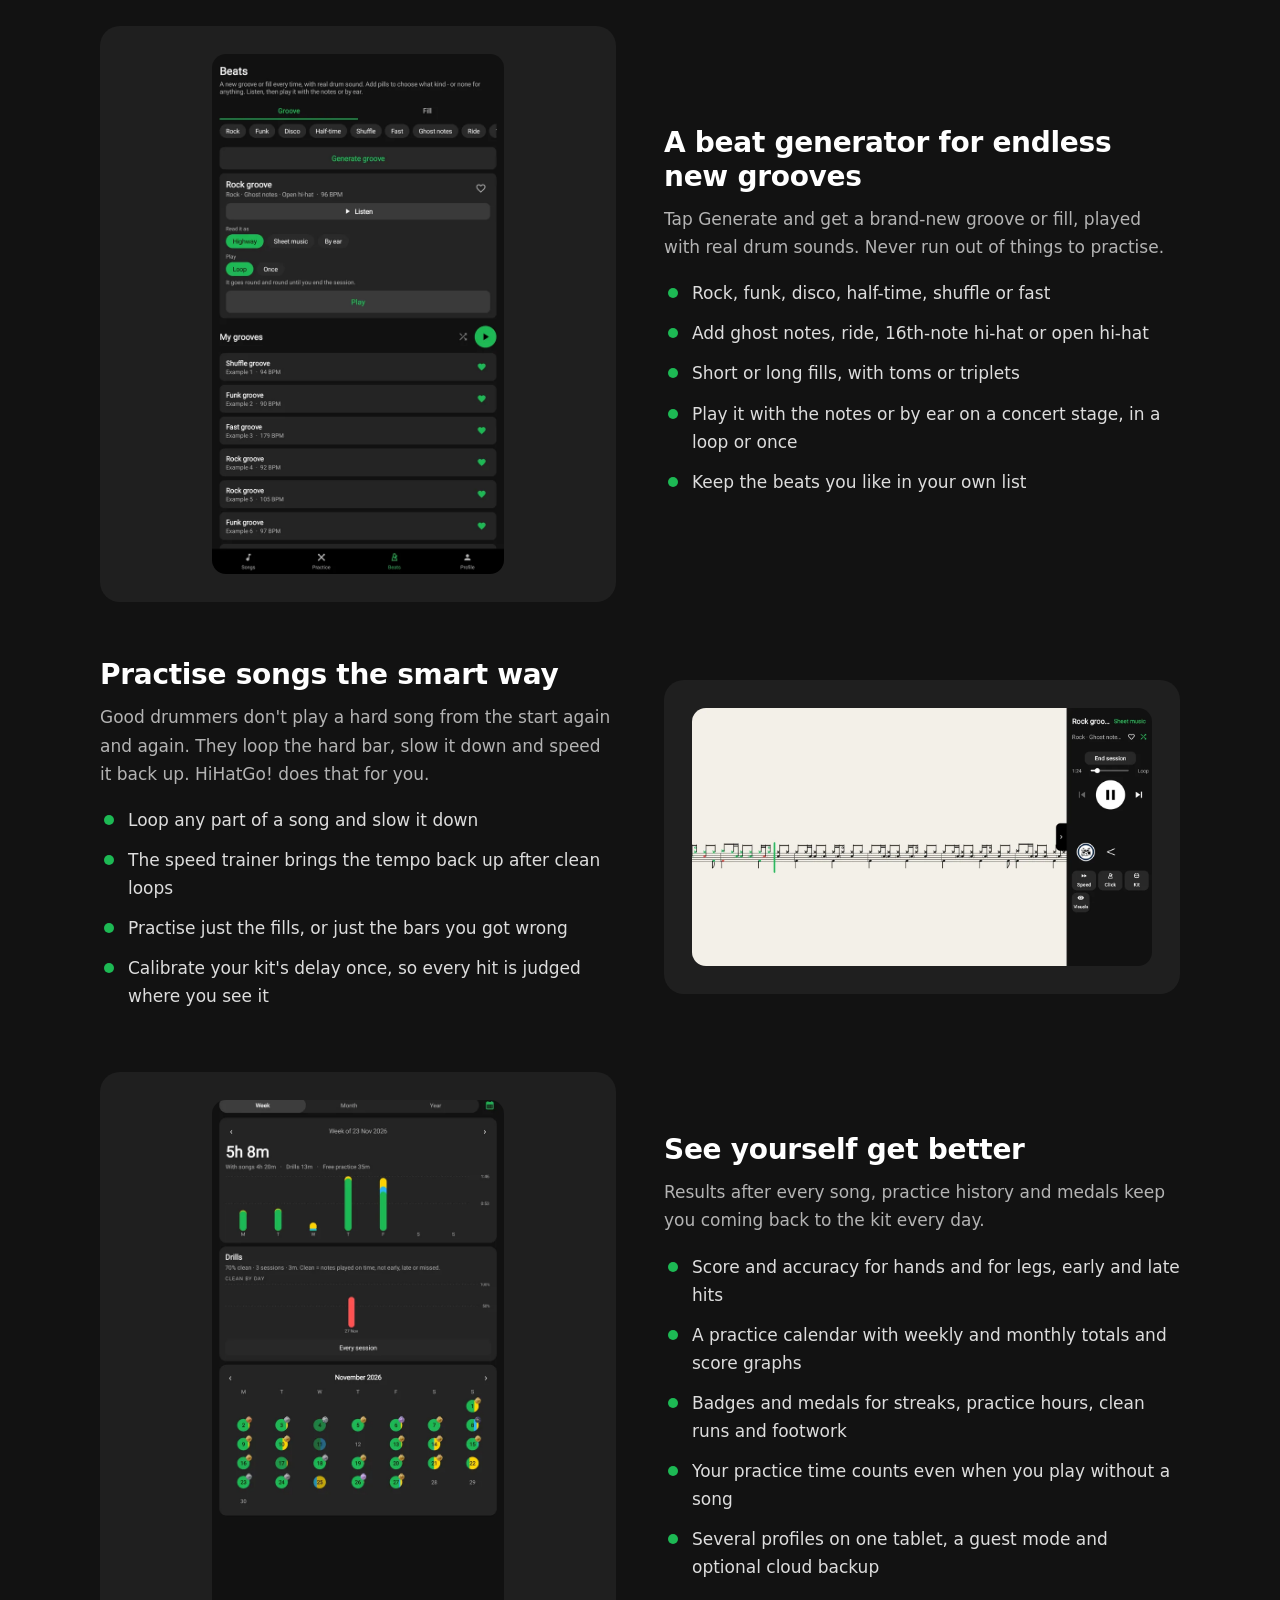
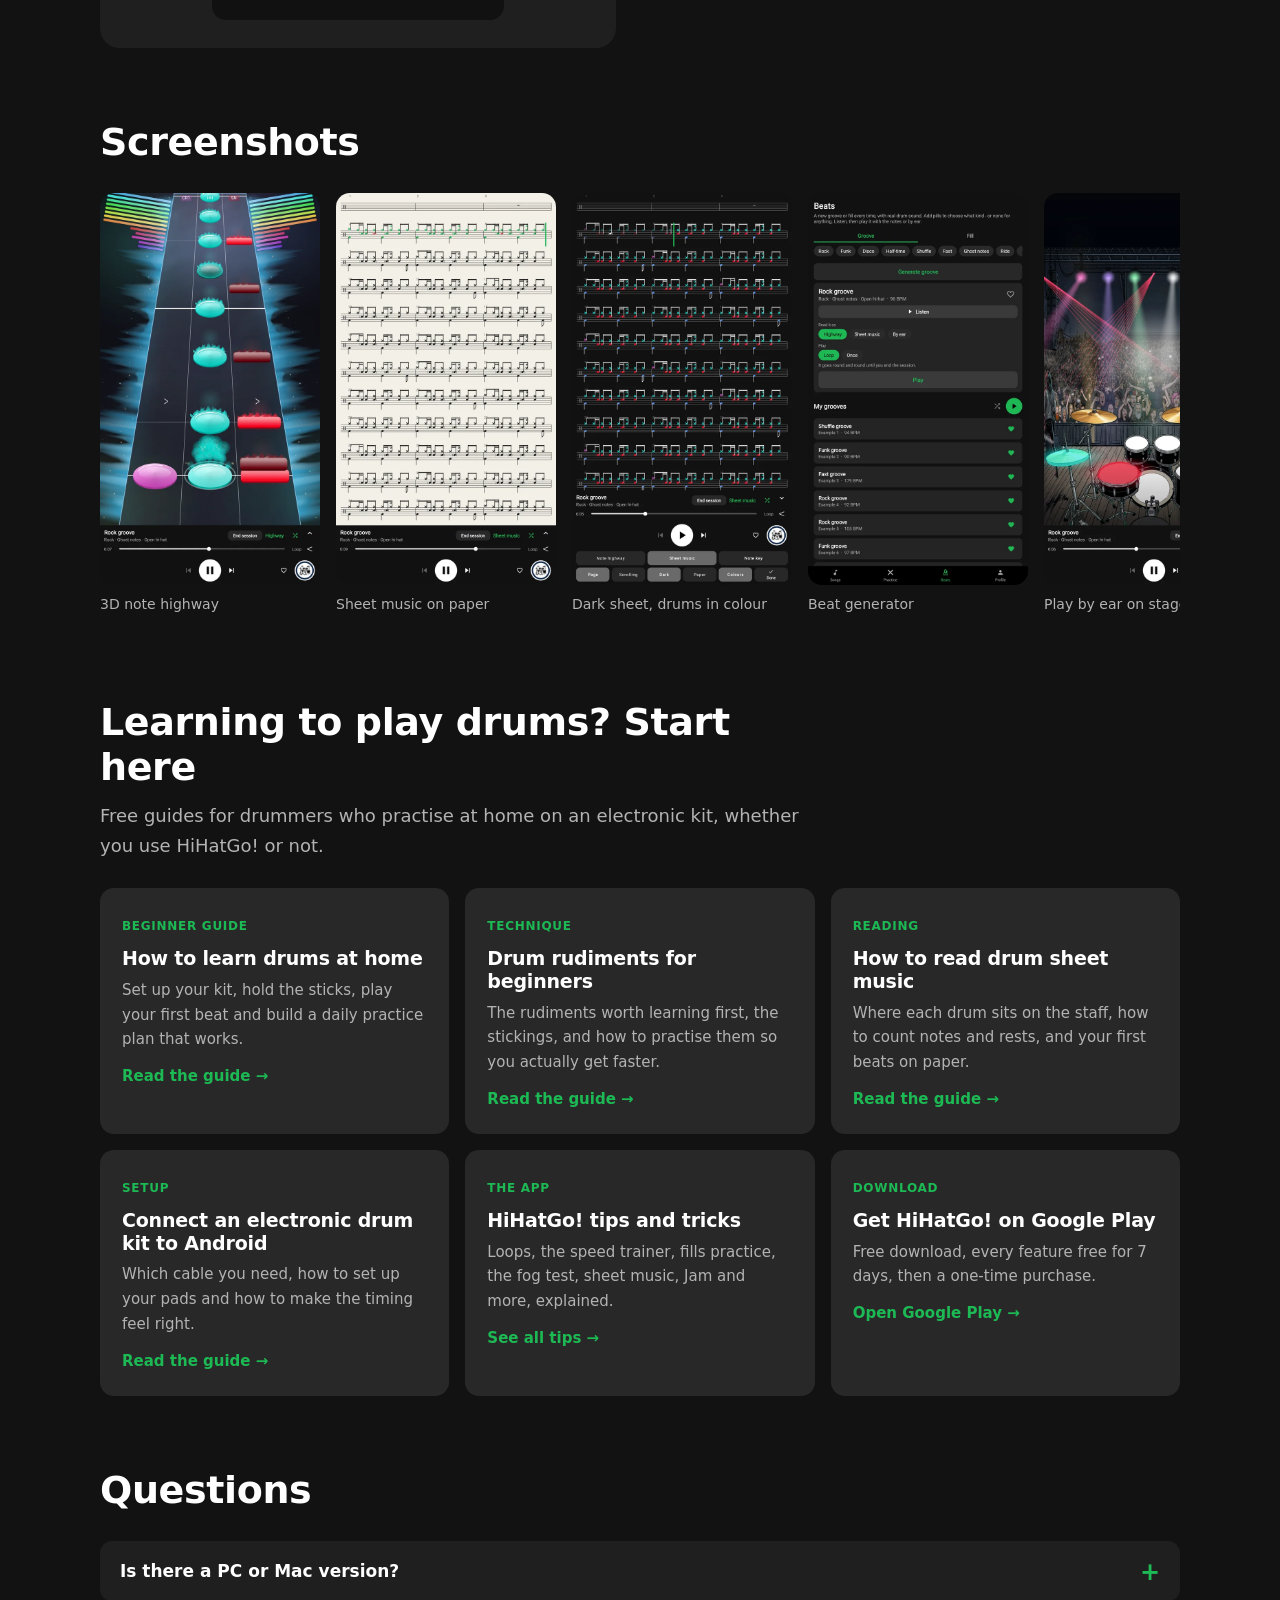
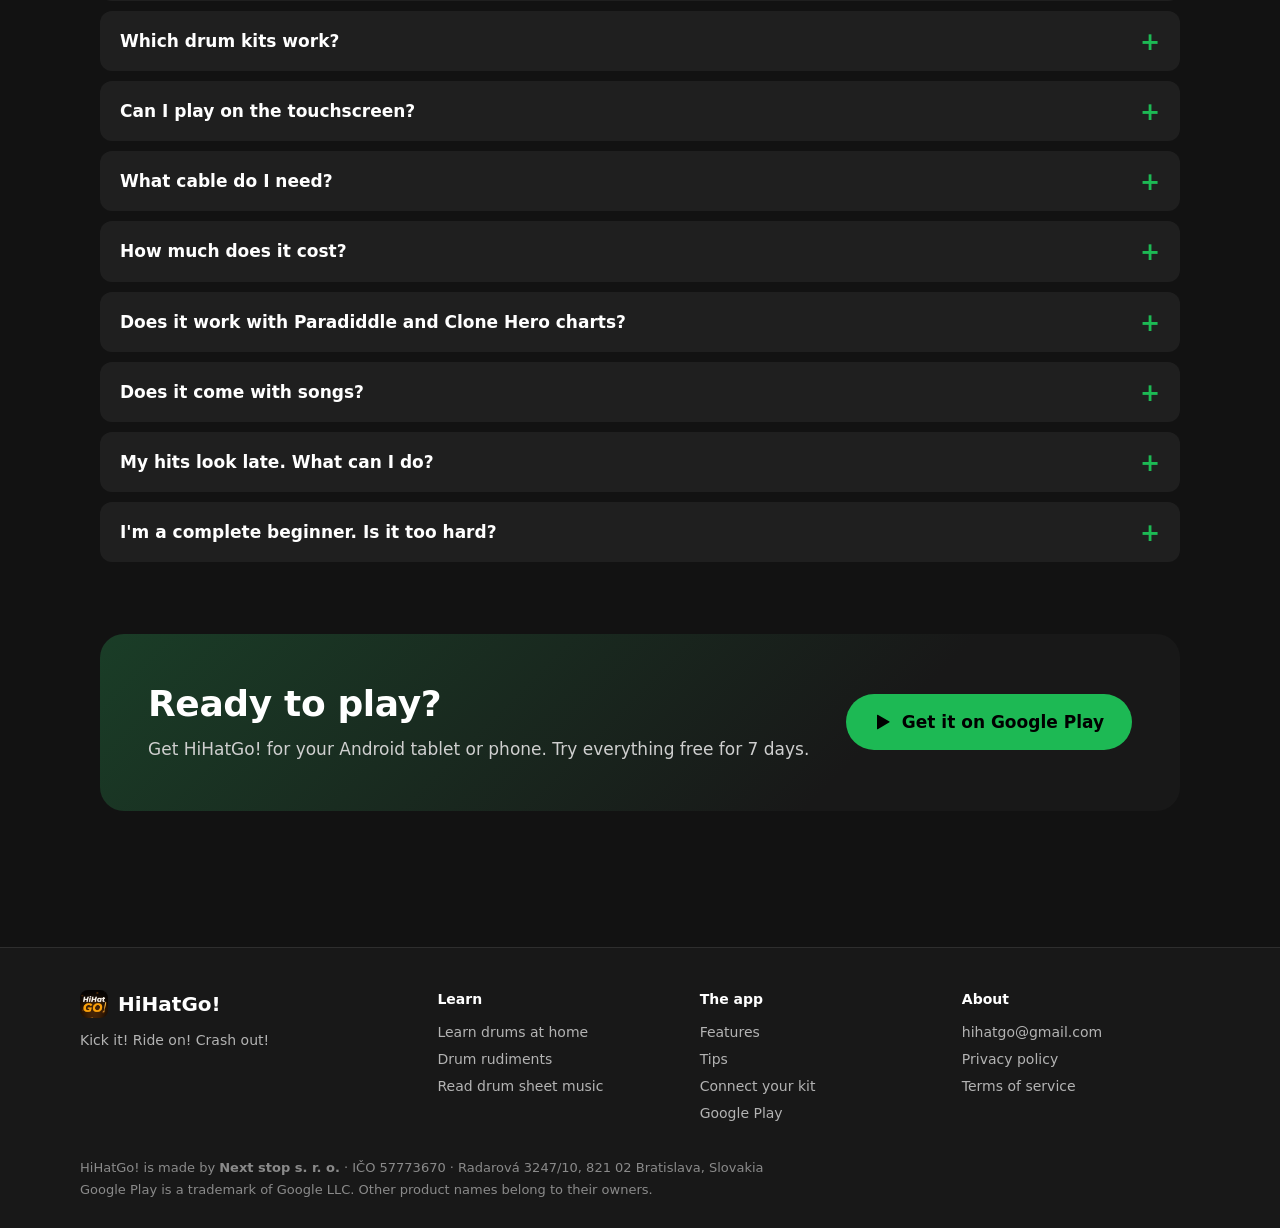
==== commit 9ef83d6e: "Shorter Paradiddle / Clone Hero section" ====
--- a/index.html
+++ b/index.html
@@ -82,16 +82,12 @@
 <div class="feature">
 <div class="ftext">
 <h3>Play your Paradiddle and Clone Hero charts</h3>
-<p>Every drum gets its own lane: hi-hat, snare, toms, crashes, ride and kick. The notes come towards you, you hit
-the pad when they reach the line, and the app judges each hit as perfect, early or late.</p>
-<ul>
-<li>Paradiddle charts: .rlrr song folders and .zip files, for example from paradb</li>
-<li>Clone Hero drum charts: song folders (notes.chart or notes.mid) and .sng files, for example from Enchor</li>
-<li>Buttons on the Songs page open paradb and Enchor, and paradb tells you about new songs from artists you like</li>
-<li>Up to four difficulties per song, plus Jam: play anything you like over the music</li>
-<li>Turn the song's own drums off and play them yourself, or hear only the drums to learn the part</li>
-<li>Remove drums: an on-device AI takes the drums out of songs that don't have a separate drum track</li>
-<li>Hear the song through your drum module's headphones over the same USB cable</li>
+<p>Download a chart, open it with HiHatGo! and play it on your kit. Every hit is judged perfect, early or late.</p>
+<ul>
+<li>Paradiddle (.rlrr, .zip) and Clone Hero (folders, .sng)</li>
+<li>Paradb and Enchor one tap away</li>
+<li>Four difficulties per song, plus Jam</li>
+<li>Mute the song's drums, or remove them with on-device AI</li>
 </ul>
 </div>
 <div class="fpic"><img src="img/10_songs_import.webp" alt="The song list with the paradb and Clone Hero buttons" width="640" height="839" loading="lazy"></div>
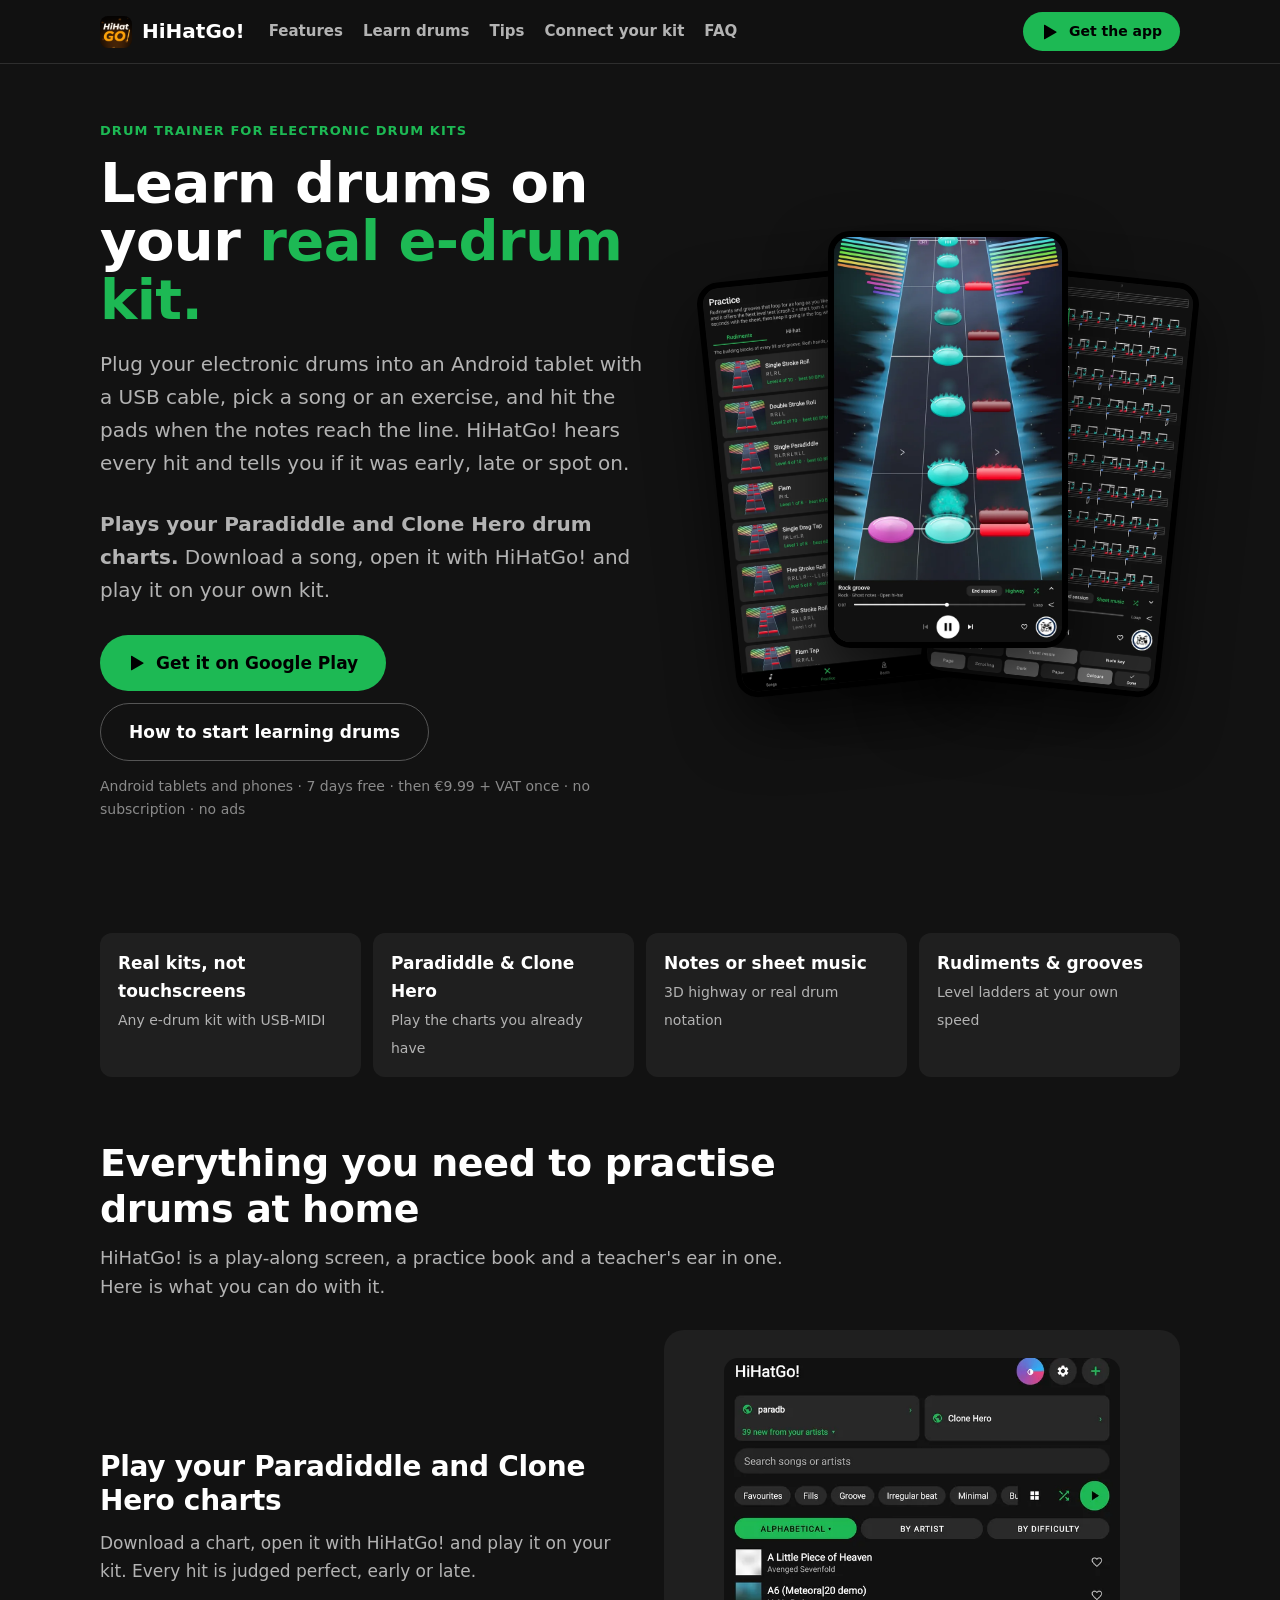
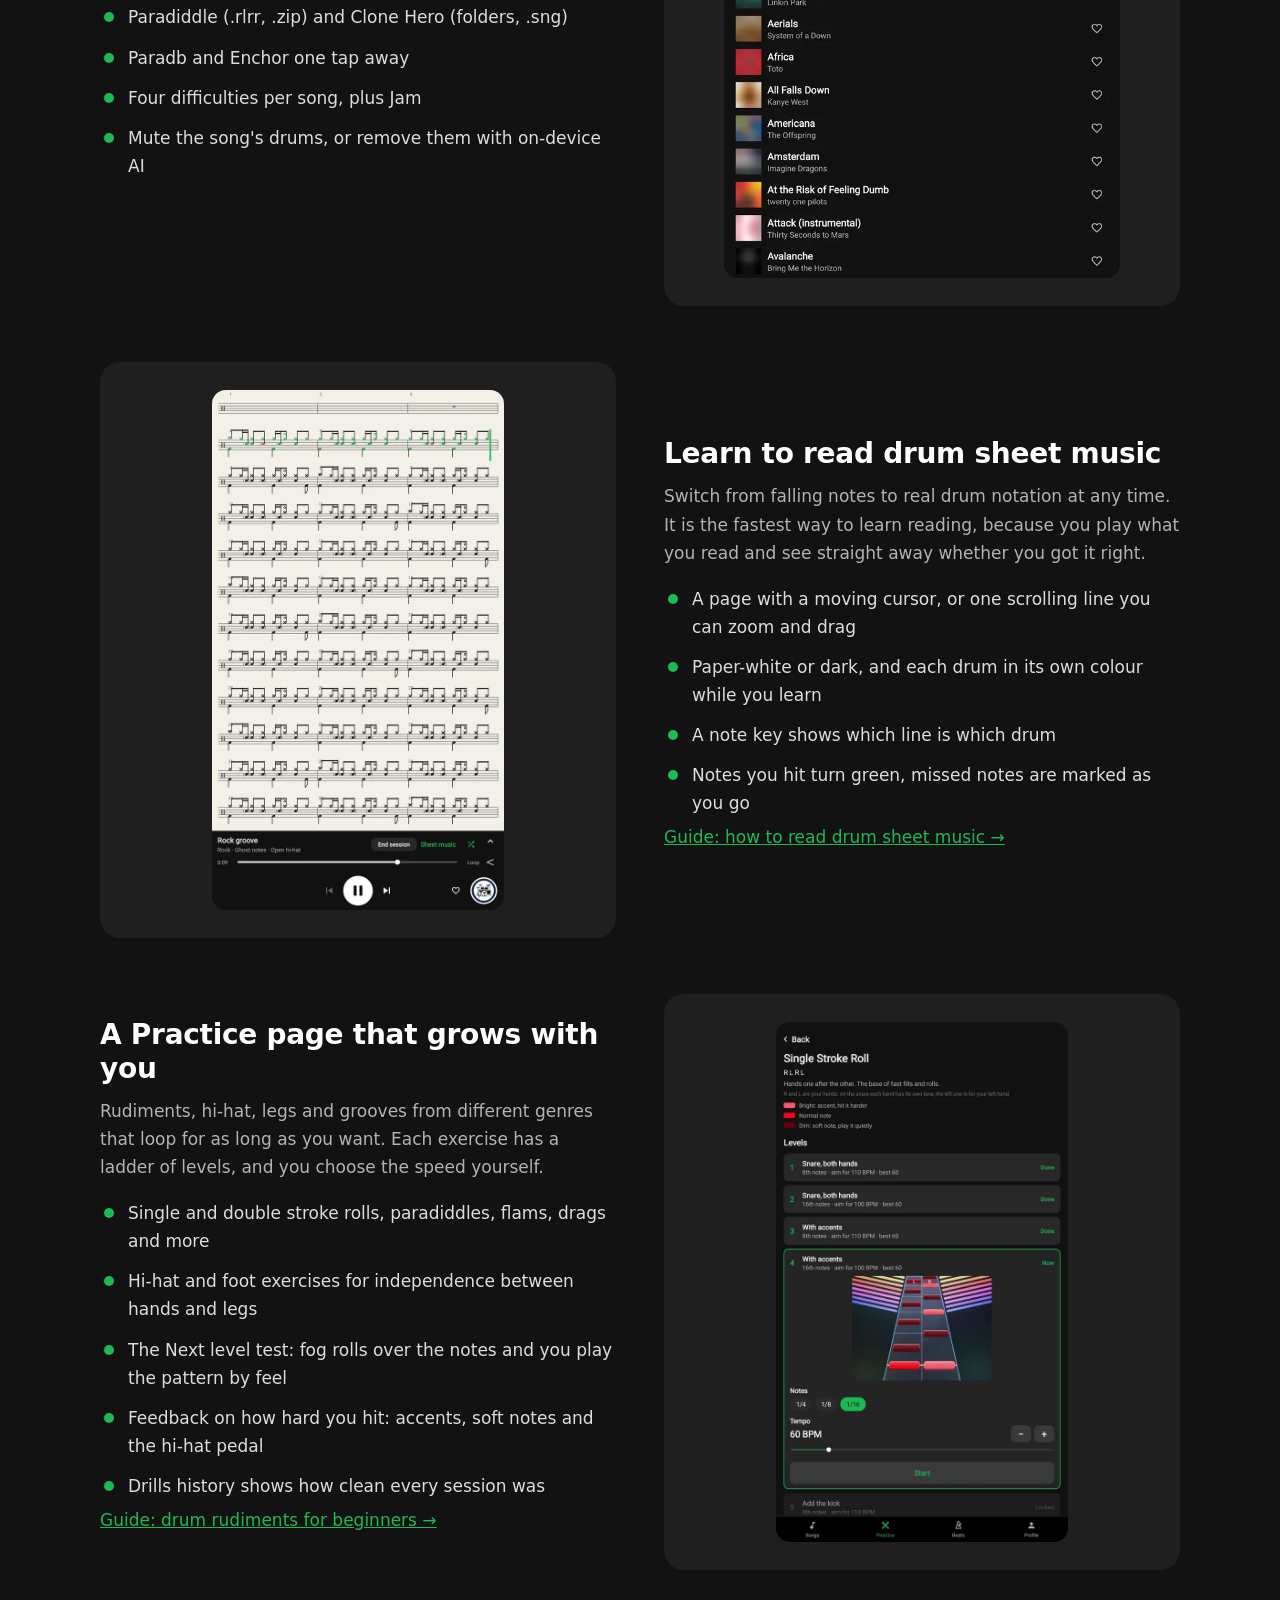
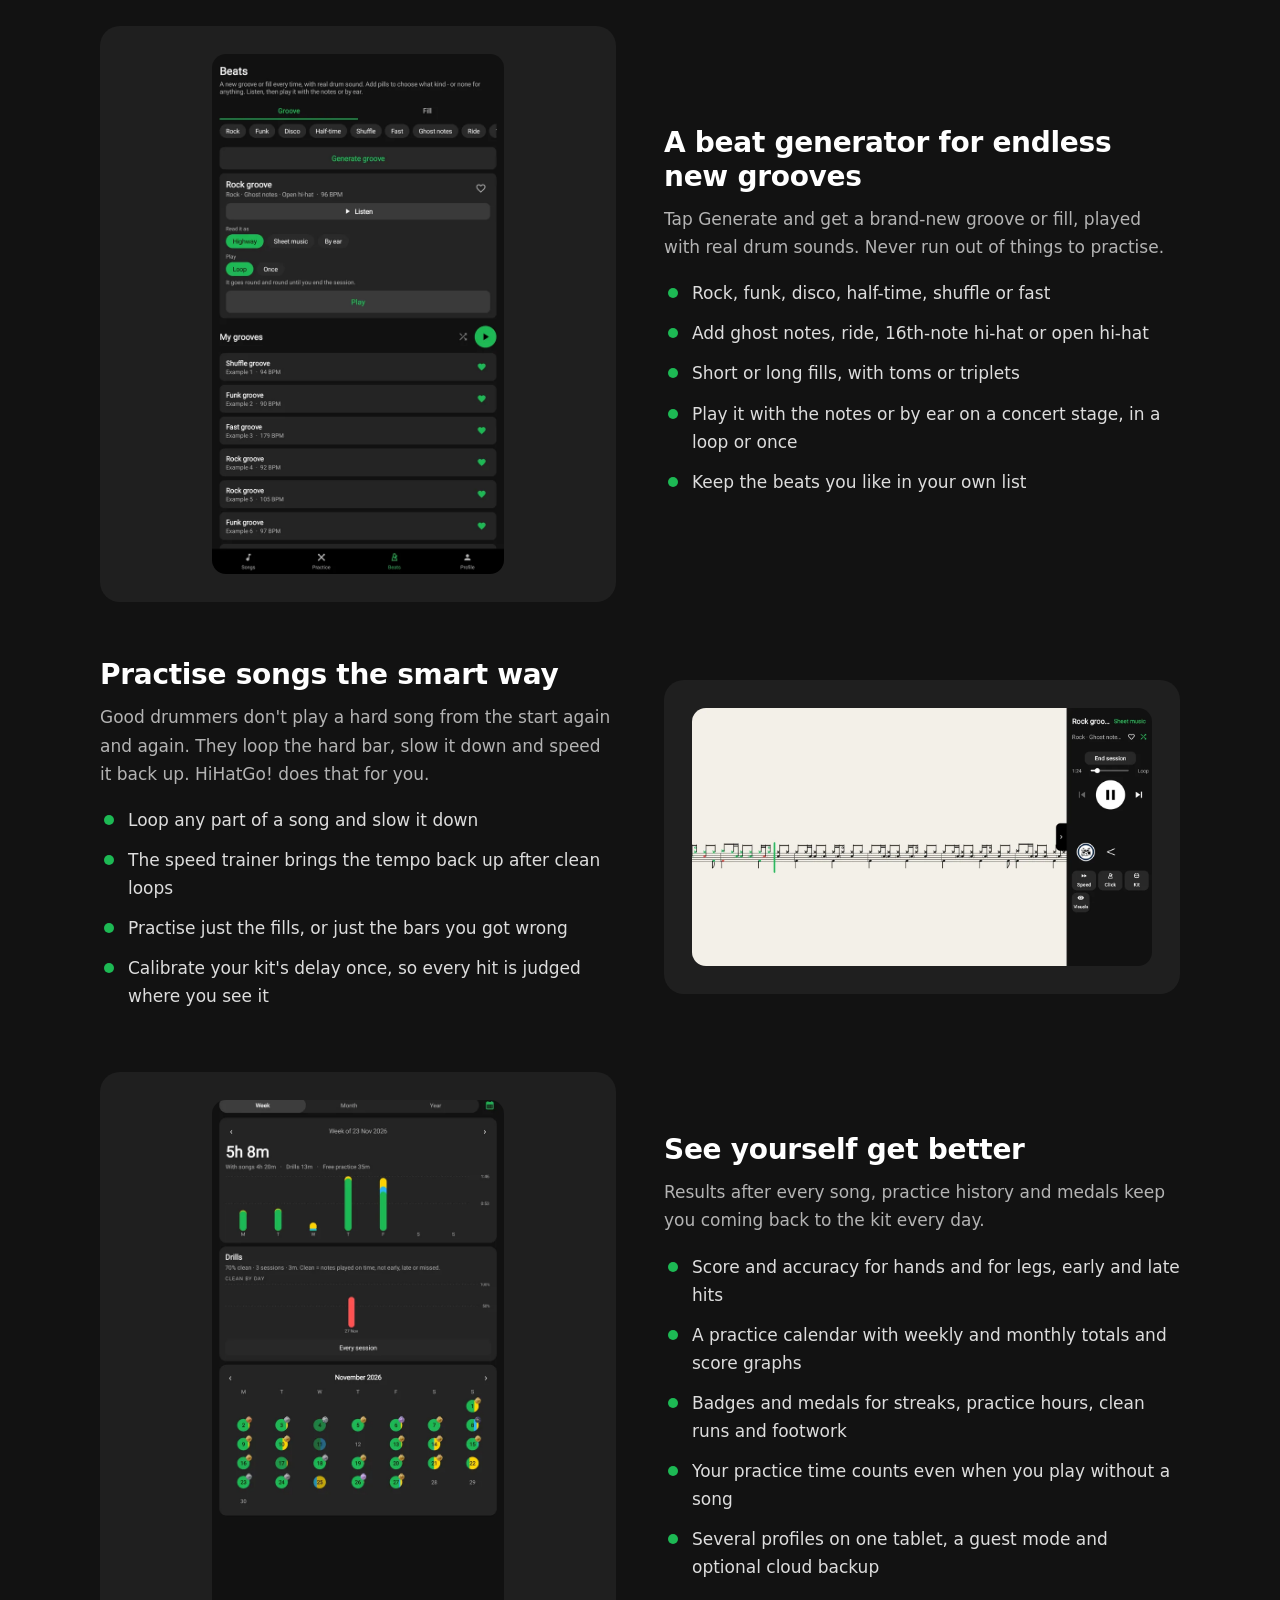
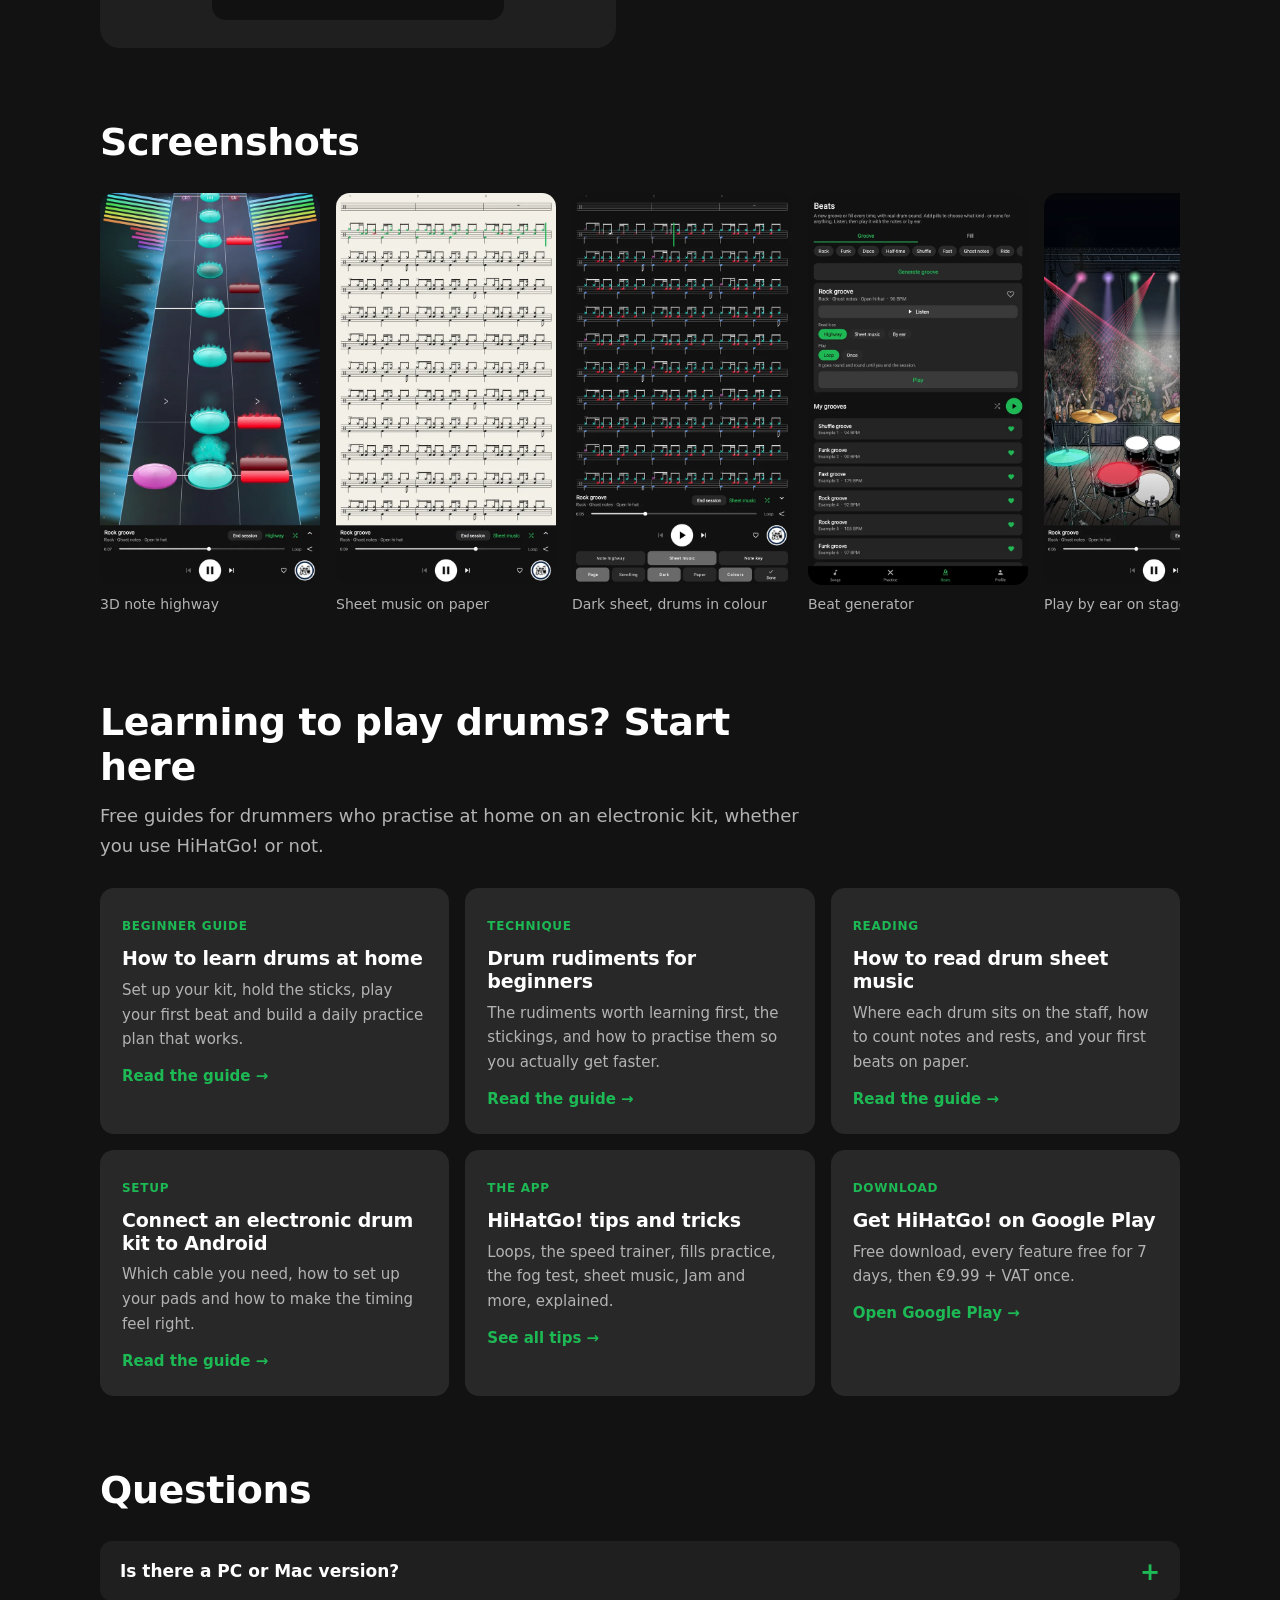
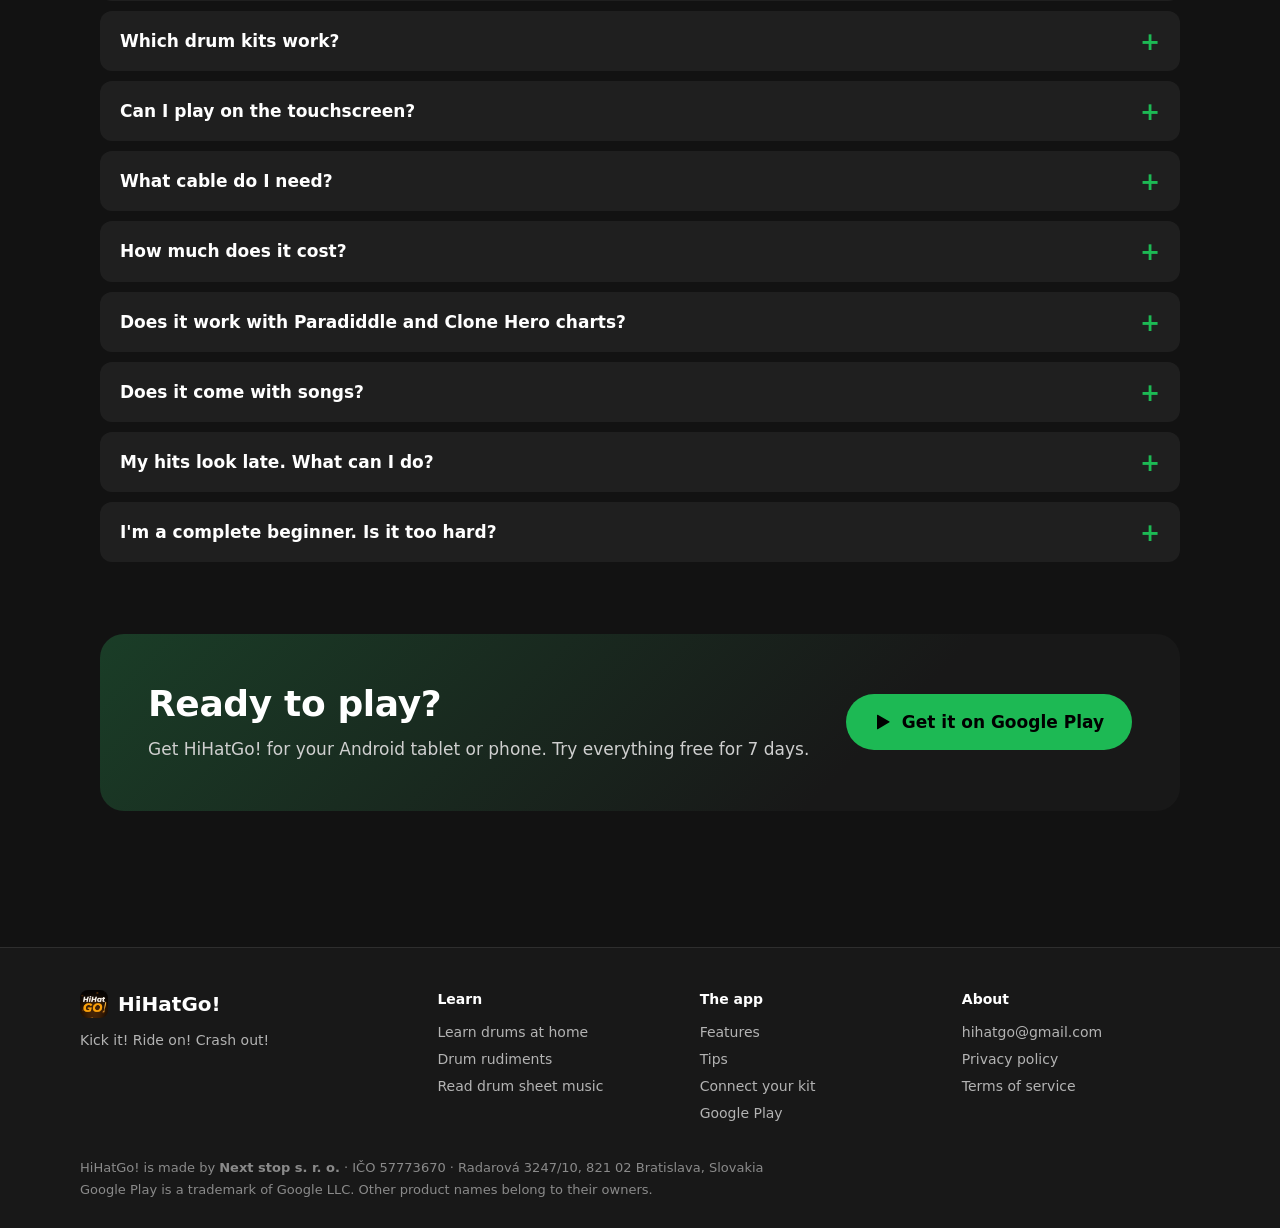
==== commit 667b6939: "Price 9.99 EUR + VAT; llms.txt: Paradiddle / Clone Hero / Guitar Hero search wording" ====
--- a/index.html
+++ b/index.html
@@ -21,7 +21,7 @@
 {"@context":"https://schema.org","@type":"SoftwareApplication","name":"HiHatGo!","operatingSystem":"Android",
 "applicationCategory":"GameApplication","genre":"Music","url":"https://hihatgo.com/","downloadUrl":"https://play.google.com/store/apps/details?id=com.drumhero.appv2",
 "description":"A drum trainer for real electronic drum kits: play along to Paradiddle and Clone Hero charts, read drum sheet music, practise rudiments and grooves on your e-drums over USB-MIDI.",
-"offers":{"@type":"Offer","price":"0","priceCurrency":"EUR","description":"Free download with a 7-day trial, then a one-time purchase"},
+"offers":{"@type":"Offer","price":"0","priceCurrency":"EUR","description":"Free download with a 7-day trial, then a one-time purchase of 9.99 EUR + VAT"},
 "publisher":{"@type":"Organization","name":"Next stop s. r. o.","email":"hihatgo@gmail.com"}}
 </script>
 <script type="application/ld+json">
@@ -29,7 +29,7 @@
 {"@type":"Question","name":"Is there a PC or Mac version?","acceptedAnswer":{"@type":"Answer","text":"Not yet. HiHatGo! is an Android app for tablets and phones. There is no Windows or Mac version at the moment."}},
 {"@type":"Question","name":"Which drum kits work with HiHatGo!?","acceptedAnswer":{"@type":"Answer","text":"Any electronic drum kit or pad controller that sends MIDI over USB. Most modules from Alesis, Roland, Yamaha, Millenium and others do. It is tested with the Alesis Nitro Pro."}},
 {"@type":"Question","name":"Can I play it on the touchscreen?","acceptedAnswer":{"@type":"Answer","text":"No. HiHatGo! is made for a real electronic drum kit connected by USB. It is not a touchscreen drum game."}},
-{"@type":"Question","name":"How much does it cost?","acceptedAnswer":{"@type":"Answer","text":"The download is free and you can try everything for 7 days. After that you unlock the app with a single one-time purchase. No subscription and no ads."}},
+{"@type":"Question","name":"How much does it cost?","acceptedAnswer":{"@type":"Answer","text":"The download is free and you can try everything for 7 days. After that you unlock the app with a single one-time purchase of €9.99 + VAT. No subscription and no ads."}},
 {"@type":"Question","name":"Does it work with Paradiddle and Clone Hero charts?","acceptedAnswer":{"@type":"Answer","text":"Yes. HiHatGo! plays Paradiddle charts (.rlrr song folders and .zip files, for example from paradb) and Clone Hero drum charts (song folders with notes.chart or notes.mid, and .sng files, for example from Enchor). Open the downloaded file with HiHatGo! and it is added to your library."}},
 {"@type":"Question","name":"Does it come with songs?","acceptedAnswer":{"@type":"Answer","text":"HiHatGo! does not include copyrighted songs. You add your own music and charts: Paradiddle charts and Clone Hero charts. The Practice page and the beat generator work without any songs."}}
 ]}
@@ -55,7 +55,7 @@
 <a class="btn" href="https://play.google.com/store/apps/details?id=com.drumhero.appv2"><svg class="pi" viewBox="0 0 24 24" aria-hidden="true"><path d="M4 2.8v18.4c0 .5.6.8 1 .5l15.6-9.2c.4-.2.4-.8 0-1L5 2.3c-.4-.3-1 0-1 .5z"/></svg>Get it on Google Play</a>
 <a class="btn ghost" href="learn-drums.html">How to start learning drums</a>
 </div>
-<p class="small-note">Android tablets and phones · 7 days free · then one purchase, no subscription · no ads</p>
+<p class="small-note">Android tablets and phones · 7 days free · then €9.99 + VAT once · no subscription · no ads</p>
 </div>
 <div class="phones">
 <img src="img/07_practice_page.webp" alt="The Practice page with rudiments and their levels" width="640" height="1138">
@@ -204,7 +204,7 @@
 <a class="card" href="tips.html"><span class="tag">The app</span><h3>HiHatGo! tips and tricks</h3>
 <p>Loops, the speed trainer, fills practice, the fog test, sheet music, Jam and more, explained.</p><span class="more">See all tips →</span></a>
 <a class="card" href="https://play.google.com/store/apps/details?id=com.drumhero.appv2"><span class="tag">Download</span><h3>Get HiHatGo! on Google Play</h3>
-<p>Free download, every feature free for 7 days, then a one-time purchase.</p><span class="more">Open Google Play →</span></a>
+<p>Free download, every feature free for 7 days, then €9.99 + VAT once.</p><span class="more">Open Google Play →</span></a>
 </div>
 </section>
 
@@ -224,7 +224,7 @@
 USB-C, so a USB-B to USB-C cable (or your module's own cable plus a USB-C OTG adapter) is all you need.</p></details>
 <details><summary>How much does it cost?</summary>
 <p>The download is free, and every feature is open for 7 days. After that you unlock HiHatGo! with a single one-time
-purchase. No subscription and no ads.</p></details>
+purchase of <strong>€9.99 + VAT</strong>. No subscription and no ads.</p></details>
 <details><summary>Does it work with Paradiddle and Clone Hero charts?</summary>
 <p>Yes. HiHatGo! plays Paradiddle charts (.rlrr song folders and .zip files, for example from paradb) and Clone Hero
 drum charts (song folders with notes.chart or notes.mid, and .sng files, for example from Enchor). Open the downloaded
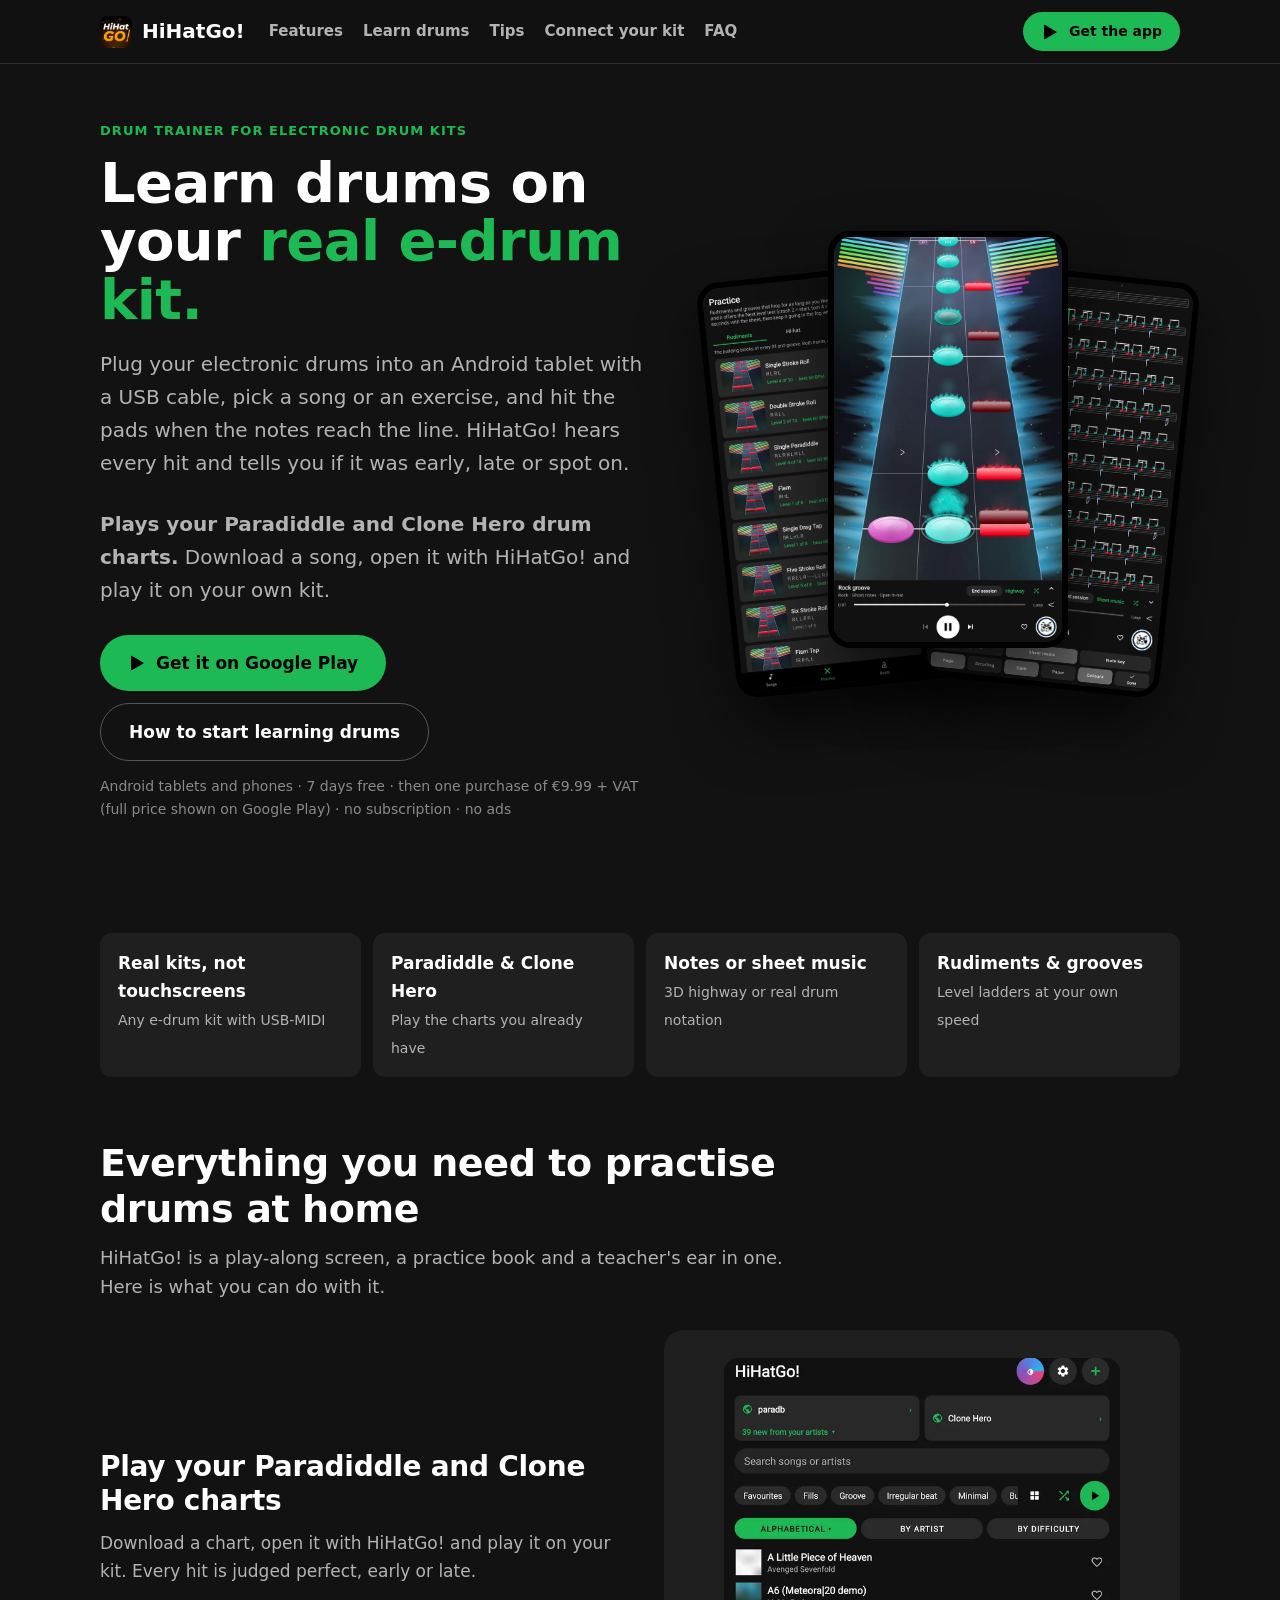
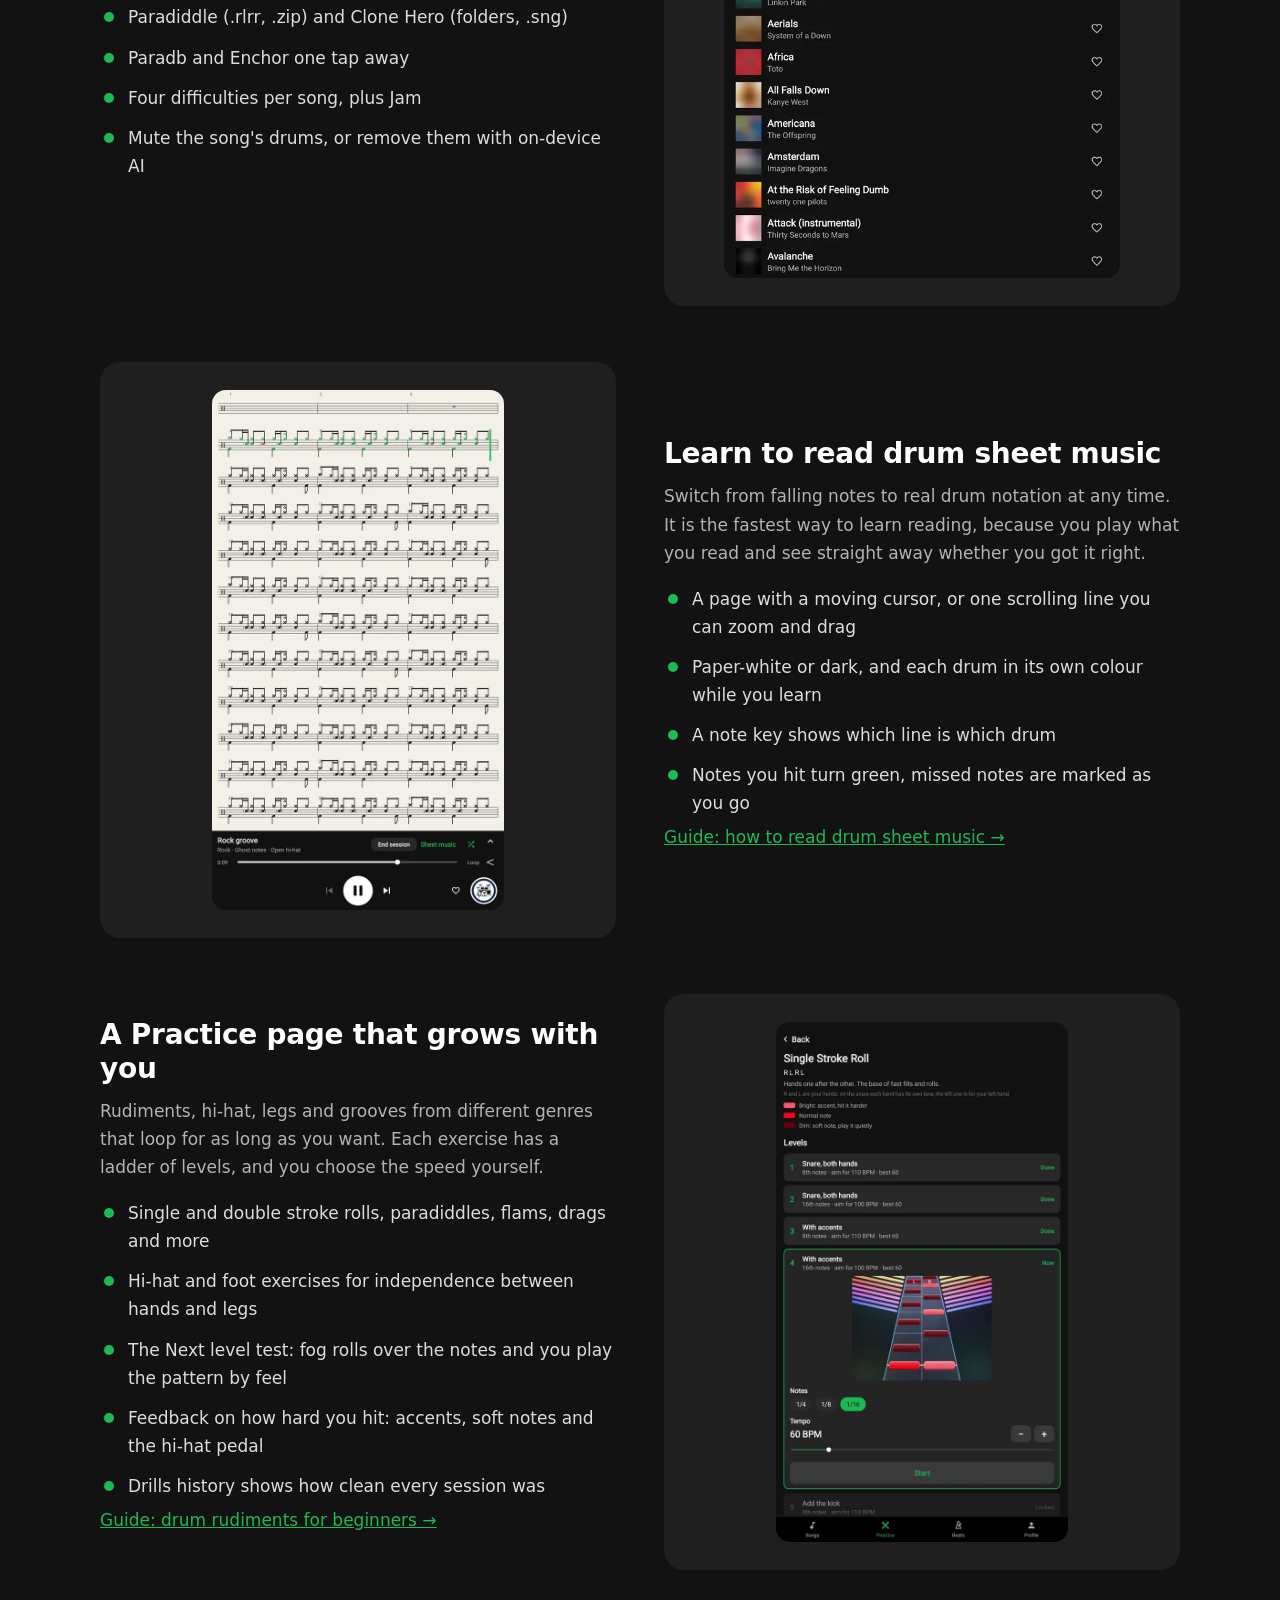
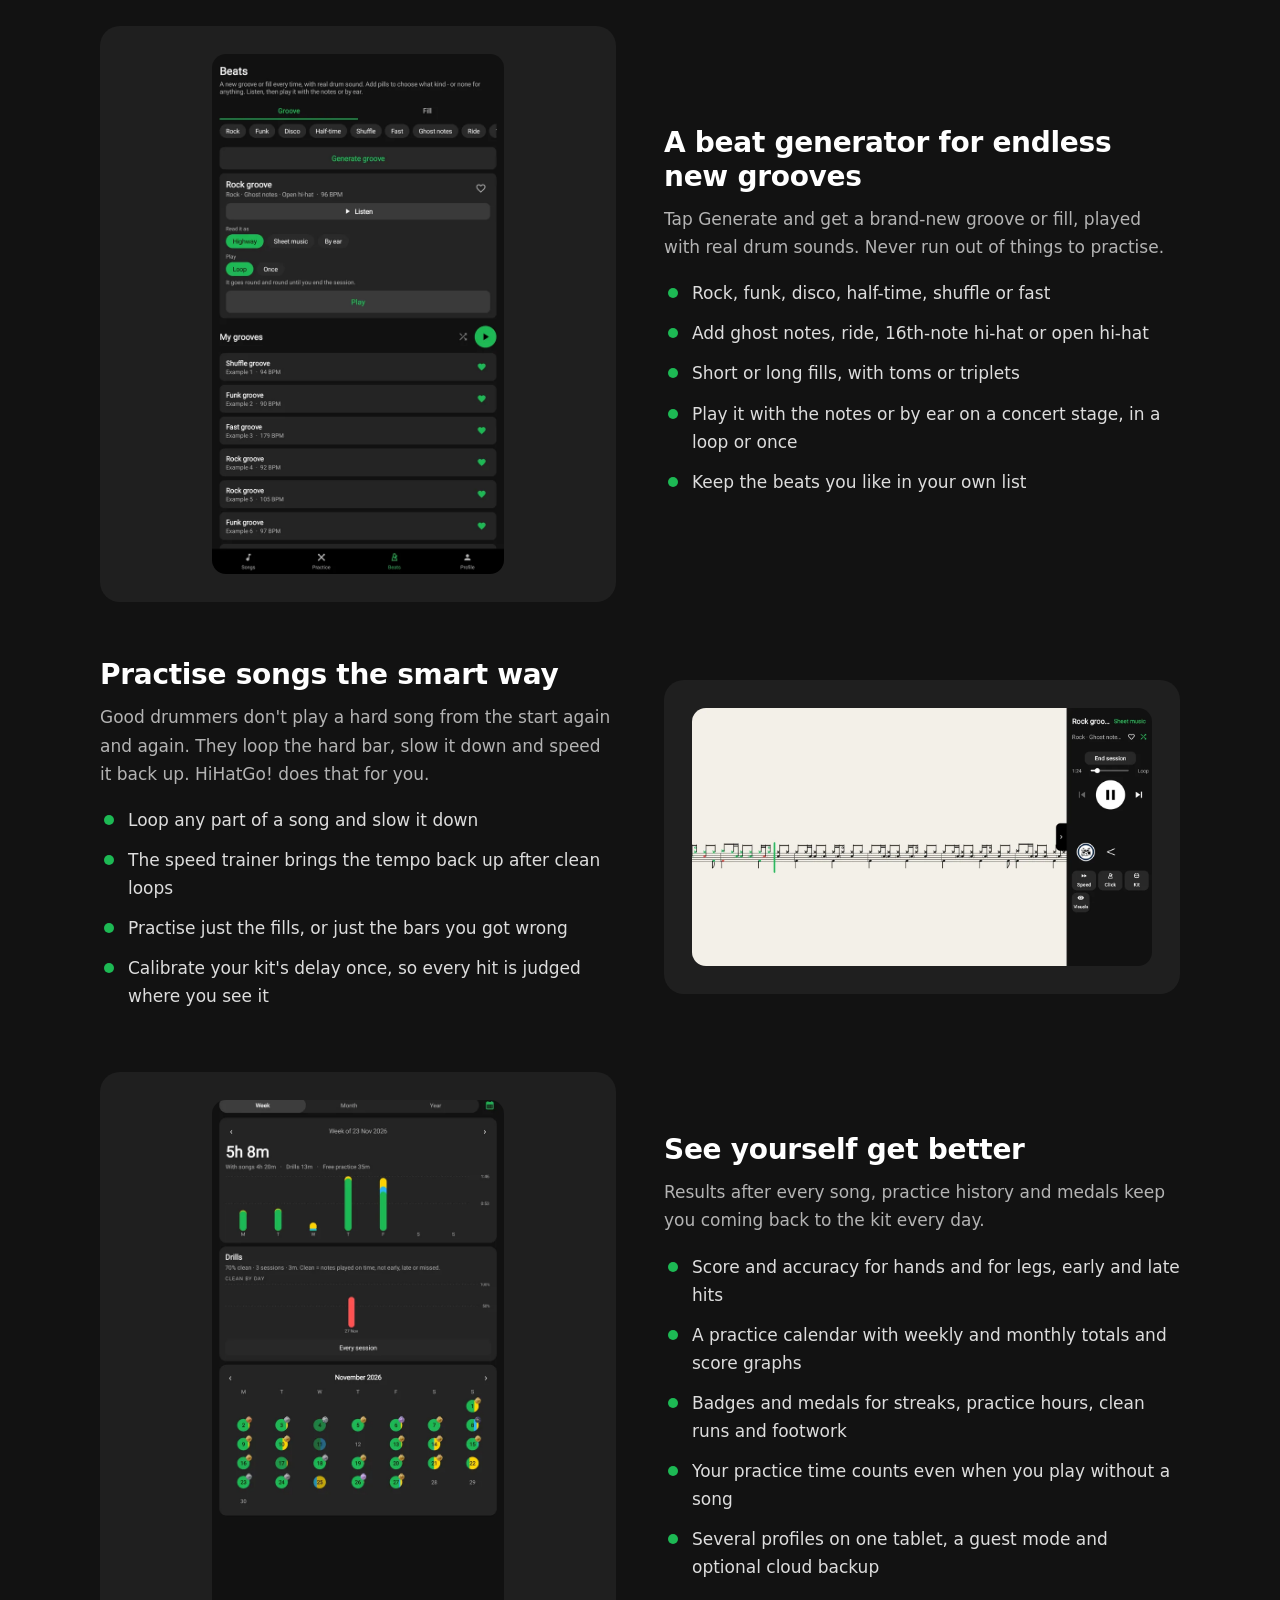
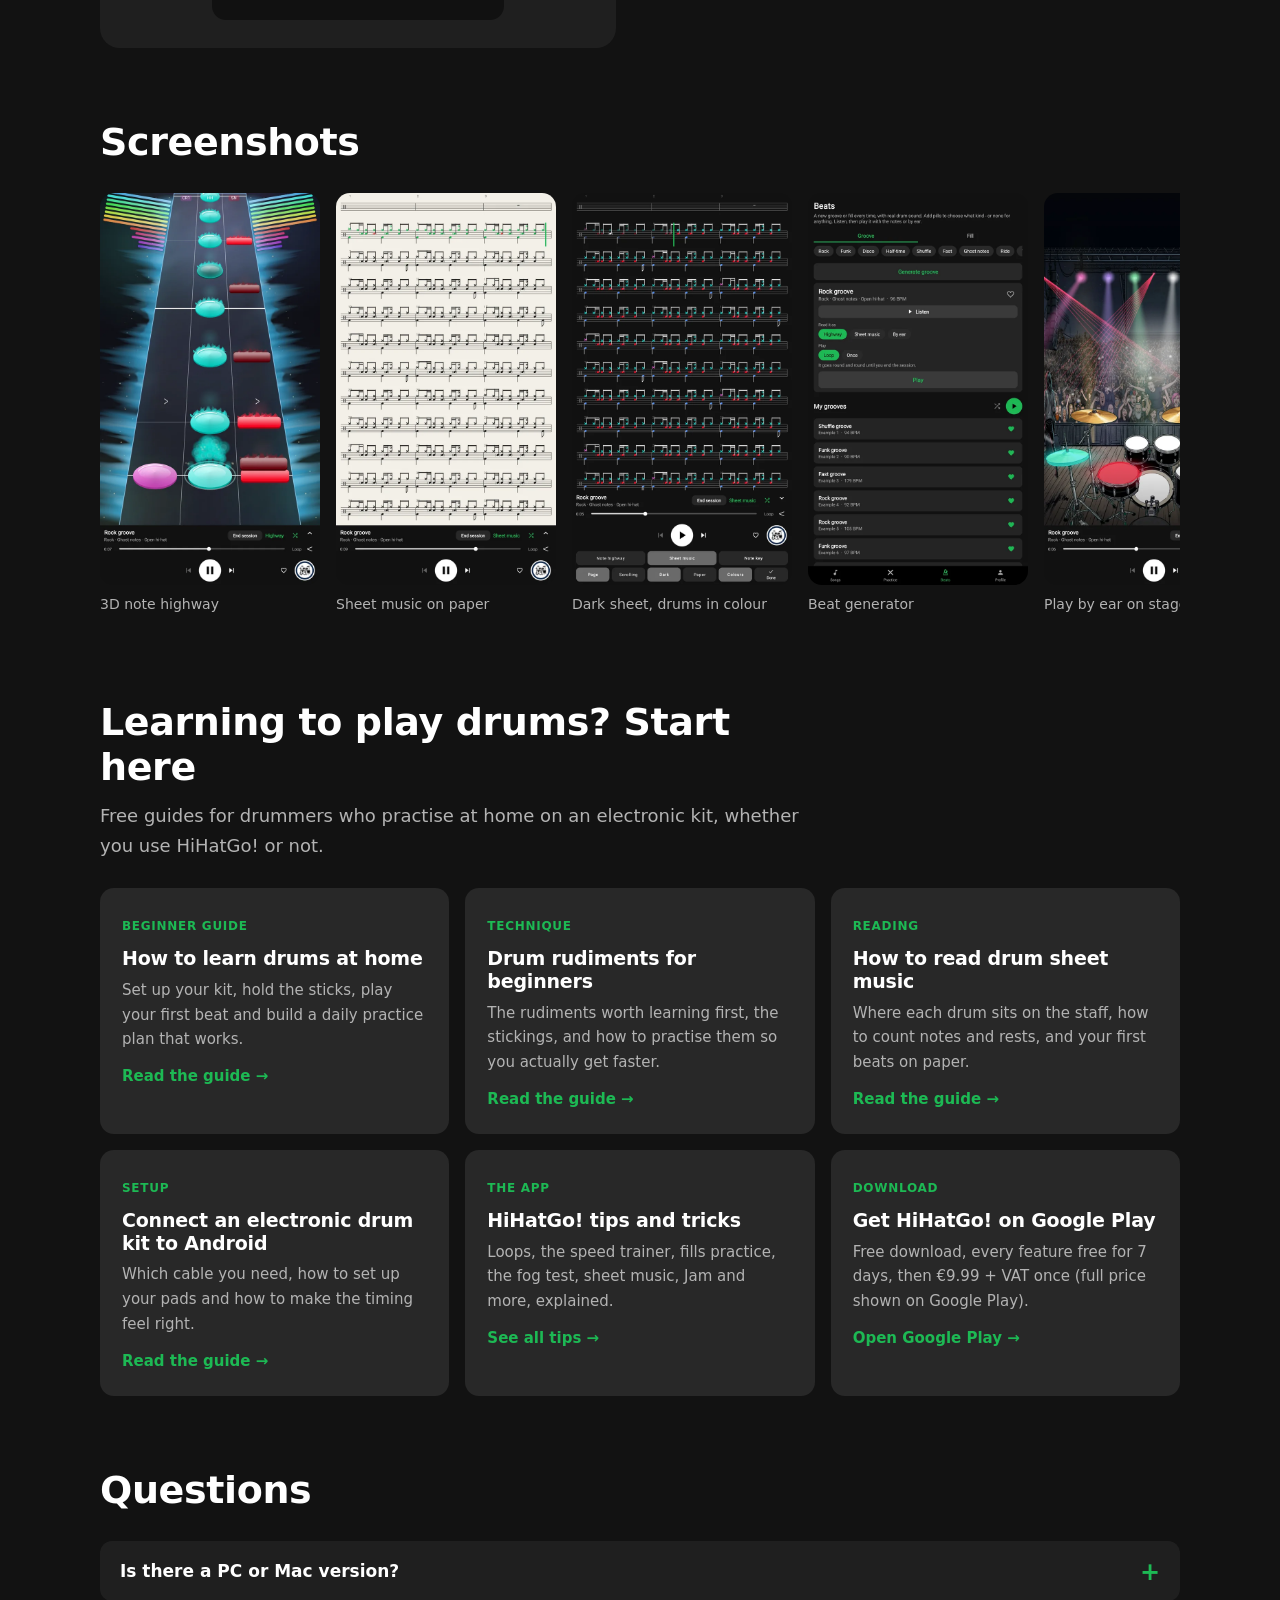
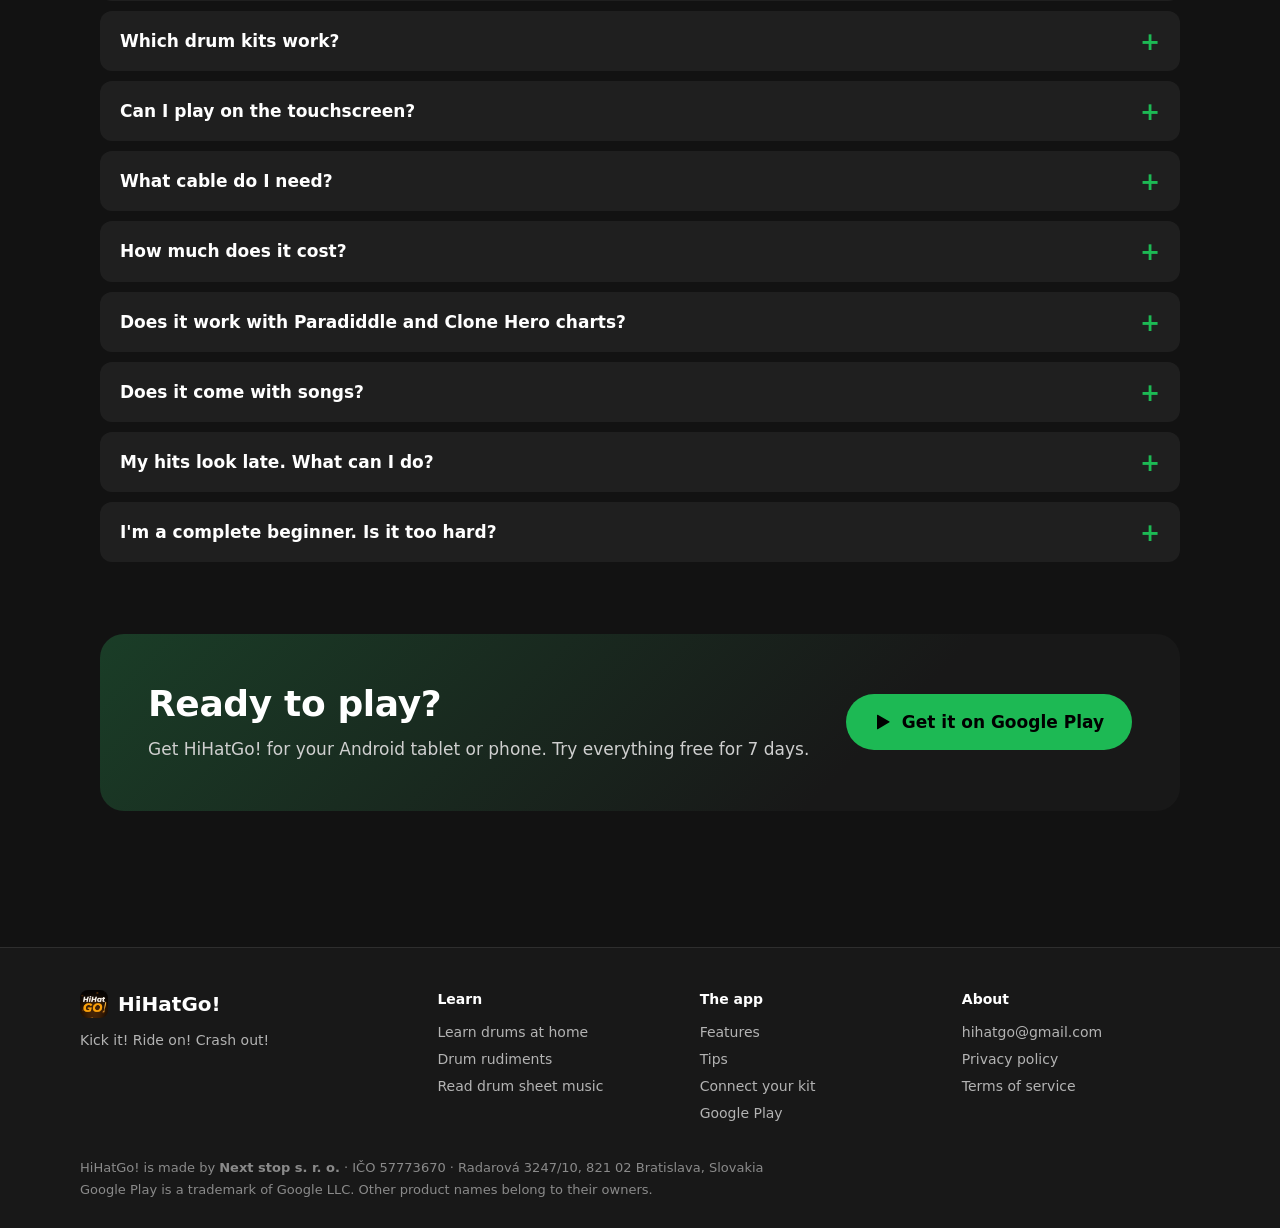
==== commit 0b7ed5dc: "Price: + VAT (full price shown on Google Play)" ====
--- a/index.html
+++ b/index.html
@@ -21,7 +21,7 @@
 {"@context":"https://schema.org","@type":"SoftwareApplication","name":"HiHatGo!","operatingSystem":"Android",
 "applicationCategory":"GameApplication","genre":"Music","url":"https://hihatgo.com/","downloadUrl":"https://play.google.com/store/apps/details?id=com.drumhero.appv2",
 "description":"A drum trainer for real electronic drum kits: play along to Paradiddle and Clone Hero charts, read drum sheet music, practise rudiments and grooves on your e-drums over USB-MIDI.",
-"offers":{"@type":"Offer","price":"0","priceCurrency":"EUR","description":"Free download with a 7-day trial, then a one-time purchase of 9.99 EUR + VAT"},
+"offers":{"@type":"Offer","price":"0","priceCurrency":"EUR","description":"Free download with a 7-day trial, then a one-time purchase of 9.99 EUR + VAT (full price shown on Google Play)"},
 "publisher":{"@type":"Organization","name":"Next stop s. r. o.","email":"hihatgo@gmail.com"}}
 </script>
 <script type="application/ld+json">
@@ -29,7 +29,7 @@
 {"@type":"Question","name":"Is there a PC or Mac version?","acceptedAnswer":{"@type":"Answer","text":"Not yet. HiHatGo! is an Android app for tablets and phones. There is no Windows or Mac version at the moment."}},
 {"@type":"Question","name":"Which drum kits work with HiHatGo!?","acceptedAnswer":{"@type":"Answer","text":"Any electronic drum kit or pad controller that sends MIDI over USB. Most modules from Alesis, Roland, Yamaha, Millenium and others do. It is tested with the Alesis Nitro Pro."}},
 {"@type":"Question","name":"Can I play it on the touchscreen?","acceptedAnswer":{"@type":"Answer","text":"No. HiHatGo! is made for a real electronic drum kit connected by USB. It is not a touchscreen drum game."}},
-{"@type":"Question","name":"How much does it cost?","acceptedAnswer":{"@type":"Answer","text":"The download is free and you can try everything for 7 days. After that you unlock the app with a single one-time purchase of €9.99 + VAT. No subscription and no ads."}},
+{"@type":"Question","name":"How much does it cost?","acceptedAnswer":{"@type":"Answer","text":"The download is free and you can try everything for 7 days. After that you unlock the app with a single one-time purchase of €9.99 + VAT (full price shown on Google Play). No subscription and no ads."}},
 {"@type":"Question","name":"Does it work with Paradiddle and Clone Hero charts?","acceptedAnswer":{"@type":"Answer","text":"Yes. HiHatGo! plays Paradiddle charts (.rlrr song folders and .zip files, for example from paradb) and Clone Hero drum charts (song folders with notes.chart or notes.mid, and .sng files, for example from Enchor). Open the downloaded file with HiHatGo! and it is added to your library."}},
 {"@type":"Question","name":"Does it come with songs?","acceptedAnswer":{"@type":"Answer","text":"HiHatGo! does not include copyrighted songs. You add your own music and charts: Paradiddle charts and Clone Hero charts. The Practice page and the beat generator work without any songs."}}
 ]}
@@ -55,7 +55,7 @@
 <a class="btn" href="https://play.google.com/store/apps/details?id=com.drumhero.appv2"><svg class="pi" viewBox="0 0 24 24" aria-hidden="true"><path d="M4 2.8v18.4c0 .5.6.8 1 .5l15.6-9.2c.4-.2.4-.8 0-1L5 2.3c-.4-.3-1 0-1 .5z"/></svg>Get it on Google Play</a>
 <a class="btn ghost" href="learn-drums.html">How to start learning drums</a>
 </div>
-<p class="small-note">Android tablets and phones · 7 days free · then €9.99 + VAT once · no subscription · no ads</p>
+<p class="small-note">Android tablets and phones · 7 days free · then one purchase of €9.99 + VAT (full price shown on Google Play) · no subscription · no ads</p>
 </div>
 <div class="phones">
 <img src="img/07_practice_page.webp" alt="The Practice page with rudiments and their levels" width="640" height="1138">
@@ -204,7 +204,7 @@
 <a class="card" href="tips.html"><span class="tag">The app</span><h3>HiHatGo! tips and tricks</h3>
 <p>Loops, the speed trainer, fills practice, the fog test, sheet music, Jam and more, explained.</p><span class="more">See all tips →</span></a>
 <a class="card" href="https://play.google.com/store/apps/details?id=com.drumhero.appv2"><span class="tag">Download</span><h3>Get HiHatGo! on Google Play</h3>
-<p>Free download, every feature free for 7 days, then €9.99 + VAT once.</p><span class="more">Open Google Play →</span></a>
+<p>Free download, every feature free for 7 days, then €9.99 + VAT once (full price shown on Google Play).</p><span class="more">Open Google Play →</span></a>
 </div>
 </section>
 
@@ -224,7 +224,7 @@
 USB-C, so a USB-B to USB-C cable (or your module's own cable plus a USB-C OTG adapter) is all you need.</p></details>
 <details><summary>How much does it cost?</summary>
 <p>The download is free, and every feature is open for 7 days. After that you unlock HiHatGo! with a single one-time
-purchase of <strong>€9.99 + VAT</strong>. No subscription and no ads.</p></details>
+purchase of <strong>€9.99 + VAT</strong> (full price shown on Google Play). No subscription and no ads.</p></details>
 <details><summary>Does it work with Paradiddle and Clone Hero charts?</summary>
 <p>Yes. HiHatGo! plays Paradiddle charts (.rlrr song folders and .zip files, for example from paradb) and Clone Hero
 drum charts (song folders with notes.chart or notes.mid, and .sng files, for example from Enchor). Open the downloaded
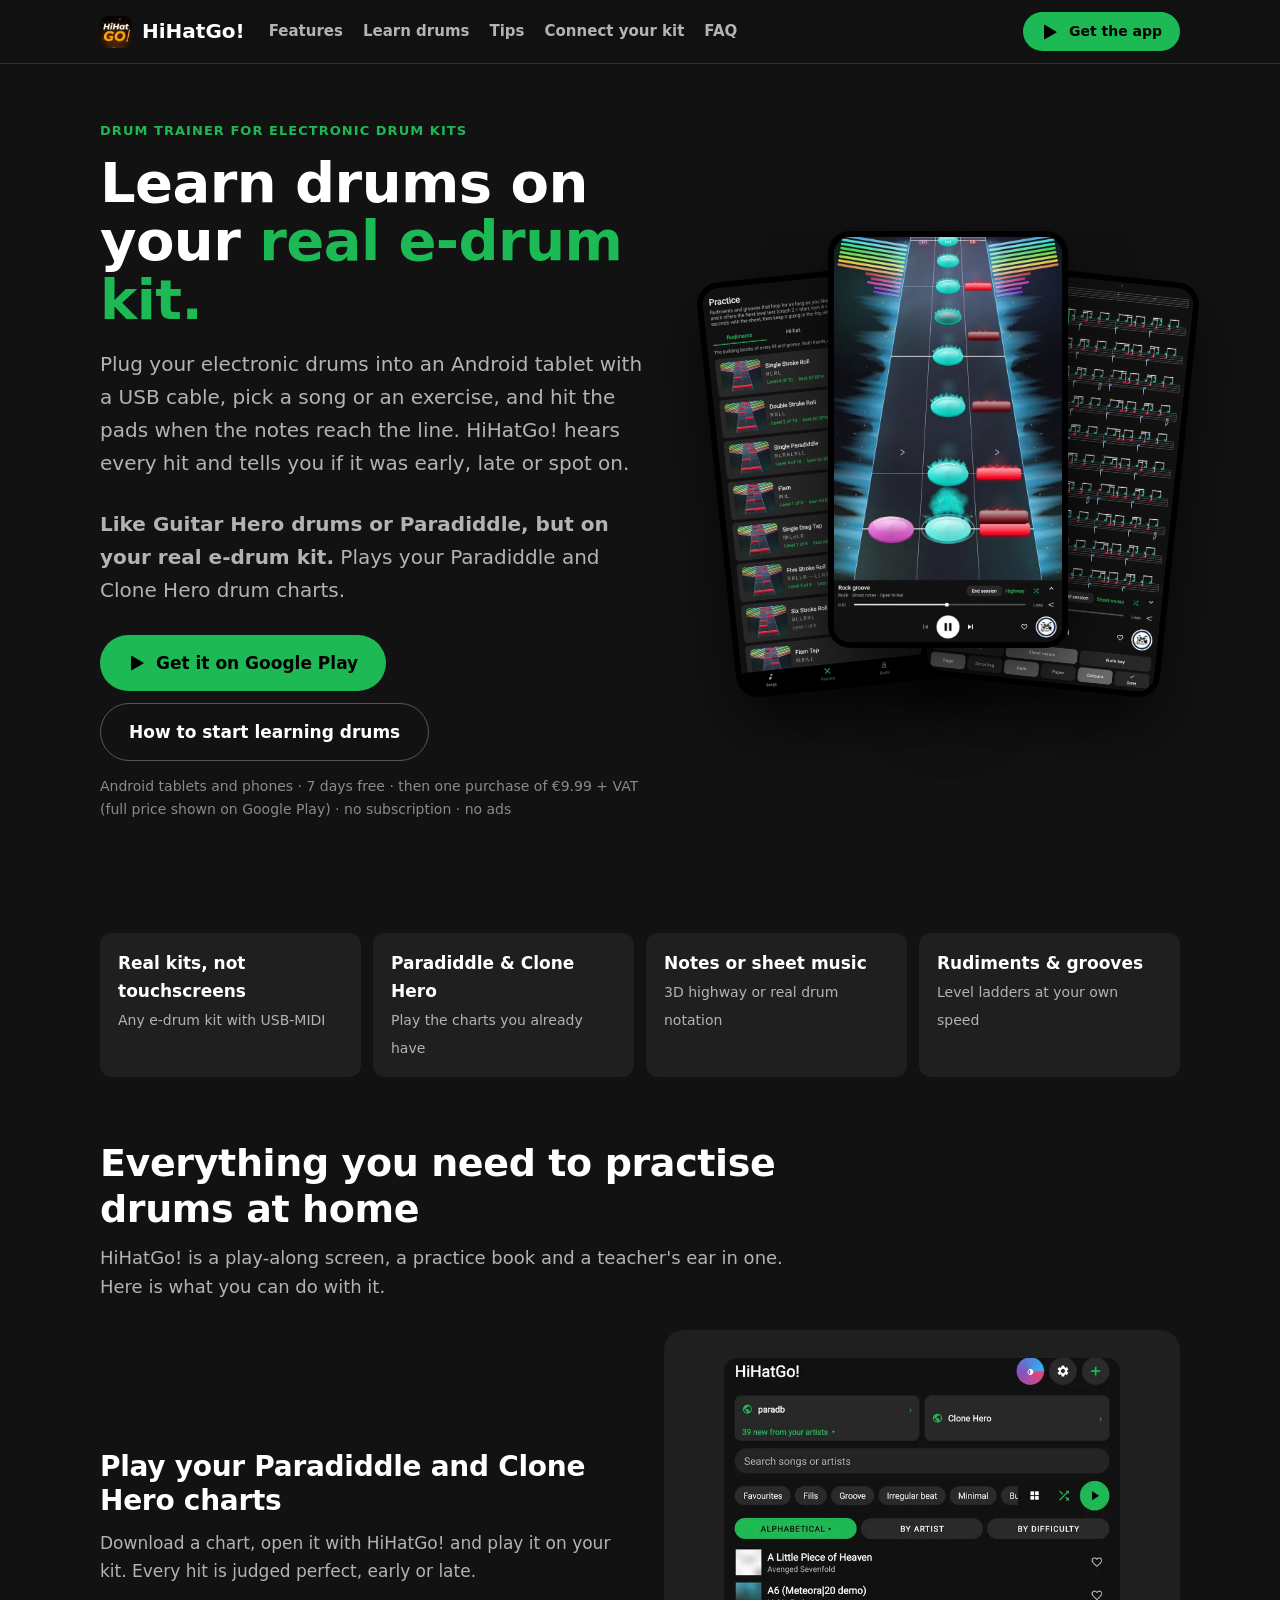
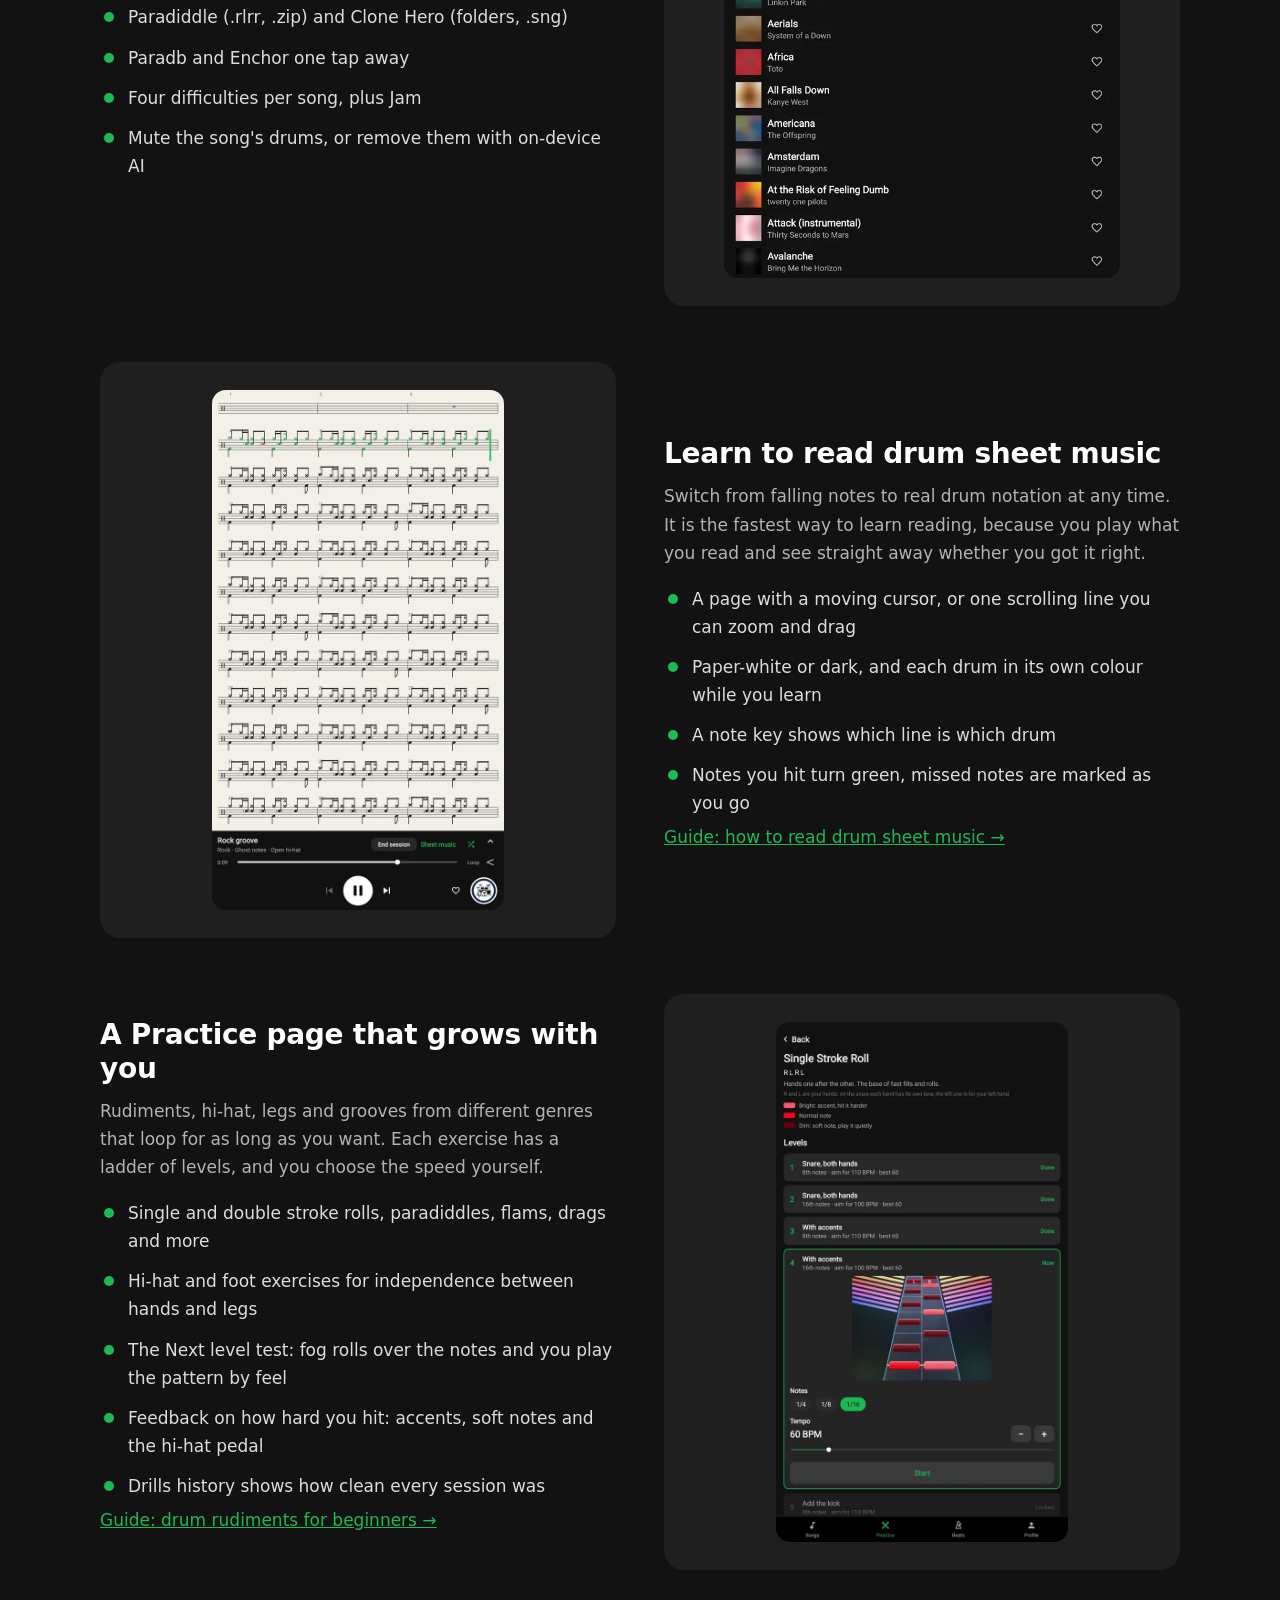
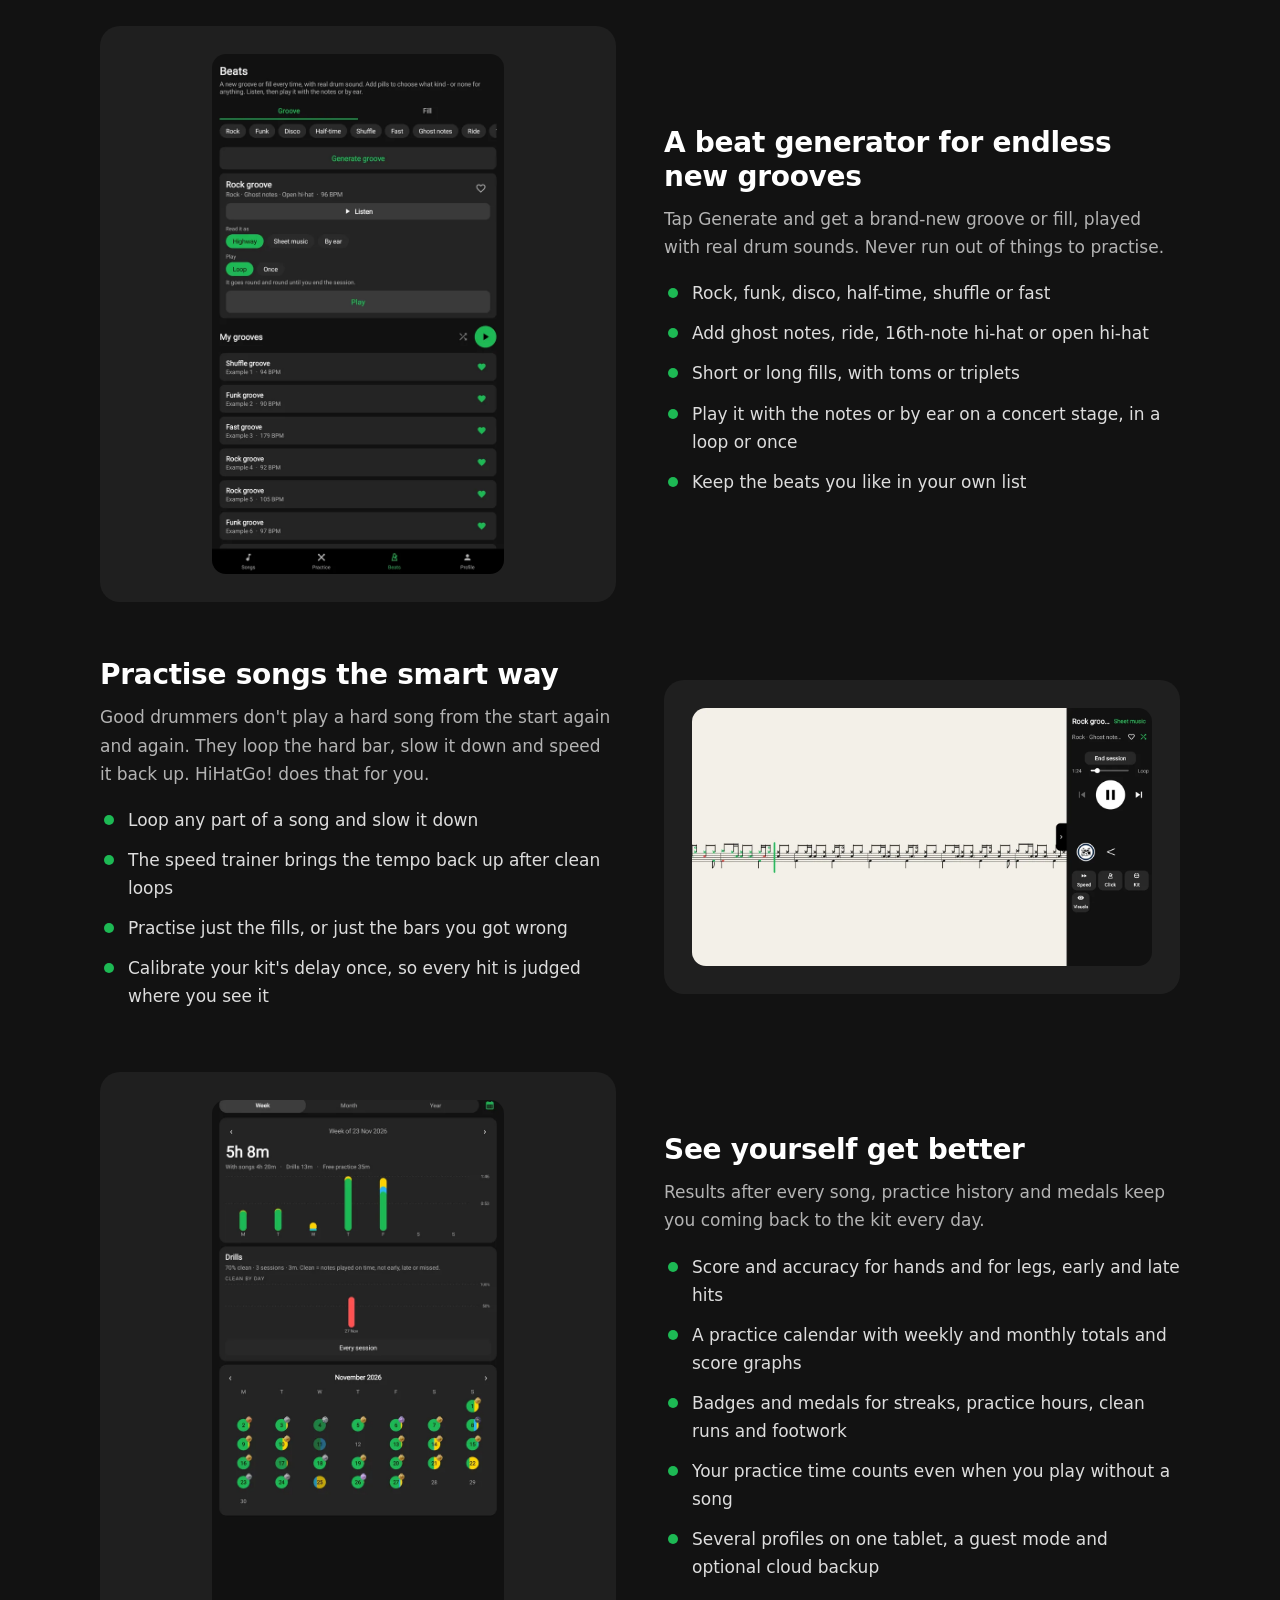
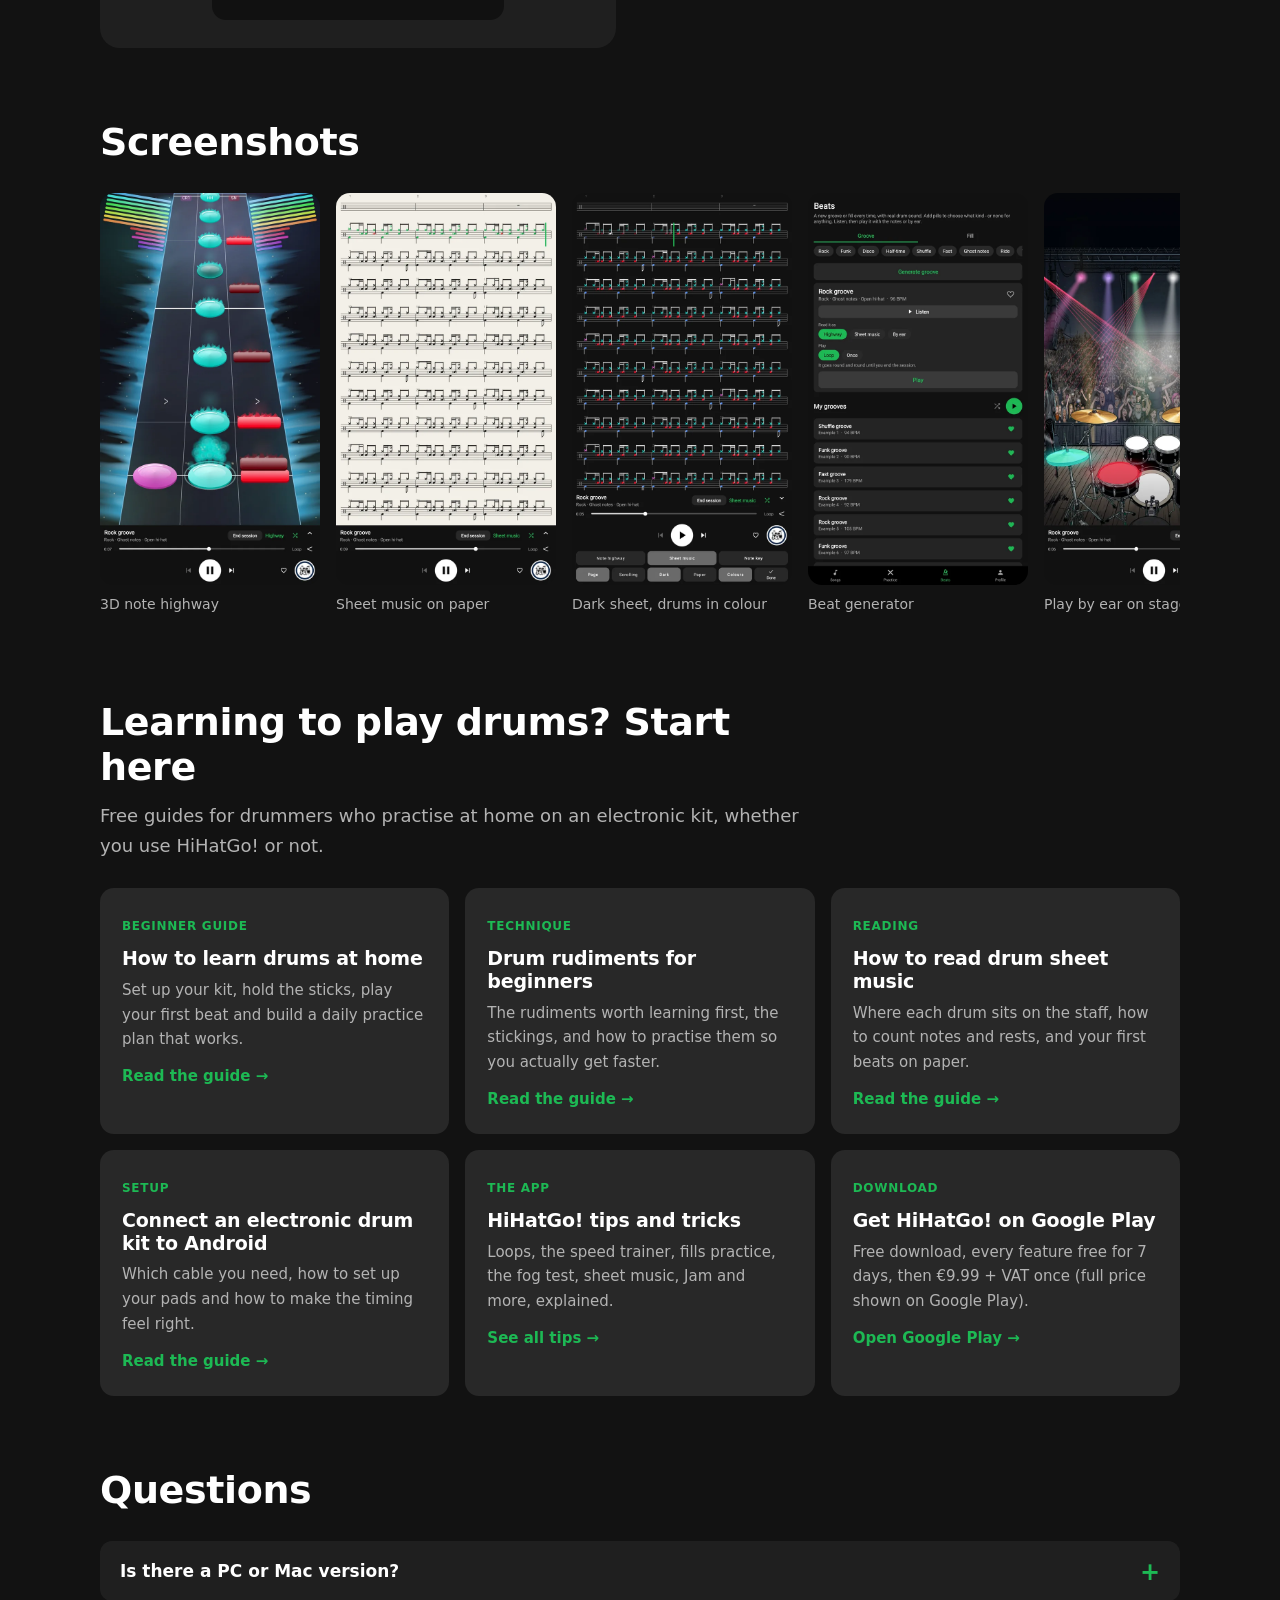
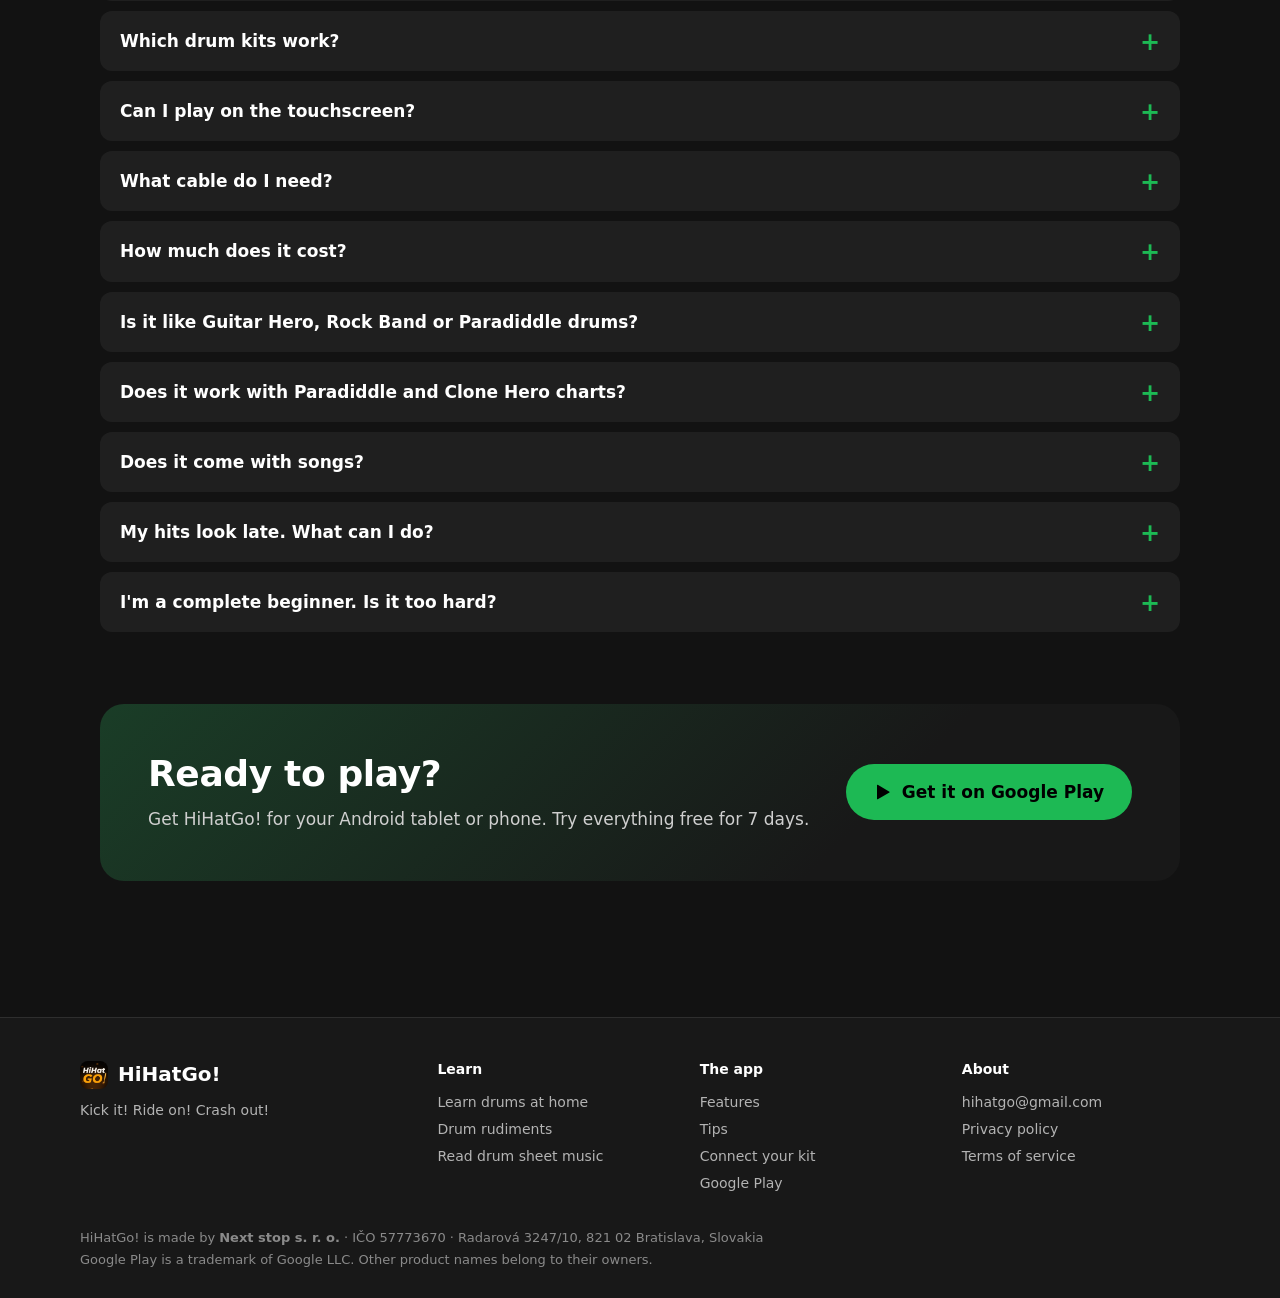
==== commit be73809c: "Guitar Hero / Paradiddle wording on the home page" ====
--- a/index.html
+++ b/index.html
@@ -4,12 +4,12 @@
 <meta charset="utf-8">
 <meta name="viewport" content="width=device-width, initial-scale=1">
 <title>HiHatGo! – Learn drums on your electronic drum kit | Android drum trainer</title>
-<meta name="description" content="Learn to play drums at home on your electronic drum kit. Plug your e-drums into an Android tablet by USB, play along to your Paradiddle and Clone Hero charts, read drum sheet music, practise rudiments and grooves. 7 days free.">
+<meta name="description" content="Learn to play drums at home on your electronic drum kit. Plug your e-drums into an Android tablet by USB, play along to your Paradiddle and Clone Hero charts like Guitar Hero drums, read drum sheet music, practise rudiments and grooves. 7 days free.">
 <link rel="canonical" href="https://hihatgo.com/">
 <meta property="og:type" content="website">
 <meta property="og:site_name" content="HiHatGo!">
 <meta property="og:title" content="HiHatGo! – Learn drums on your electronic drum kit | Android drum trainer">
-<meta property="og:description" content="Learn to play drums at home on your electronic drum kit. Plug your e-drums into an Android tablet by USB, play along to your Paradiddle and Clone Hero charts, read drum sheet music, practise rudiments and grooves. 7 days free.">
+<meta property="og:description" content="Learn to play drums at home on your electronic drum kit. Plug your e-drums into an Android tablet by USB, play along to your Paradiddle and Clone Hero charts like Guitar Hero drums, read drum sheet music, practise rudiments and grooves. 7 days free.">
 <meta property="og:url" content="https://hihatgo.com/">
 <meta property="og:image" content="https://hihatgo.com/img/og.jpg">
 <meta name="twitter:card" content="summary_large_image">
@@ -30,6 +30,7 @@
 {"@type":"Question","name":"Which drum kits work with HiHatGo!?","acceptedAnswer":{"@type":"Answer","text":"Any electronic drum kit or pad controller that sends MIDI over USB. Most modules from Alesis, Roland, Yamaha, Millenium and others do. It is tested with the Alesis Nitro Pro."}},
 {"@type":"Question","name":"Can I play it on the touchscreen?","acceptedAnswer":{"@type":"Answer","text":"No. HiHatGo! is made for a real electronic drum kit connected by USB. It is not a touchscreen drum game."}},
 {"@type":"Question","name":"How much does it cost?","acceptedAnswer":{"@type":"Answer","text":"The download is free and you can try everything for 7 days. After that you unlock the app with a single one-time purchase of €9.99 + VAT (full price shown on Google Play). No subscription and no ads."}},
+{"@type":"Question","name":"Is it like Guitar Hero, Rock Band or Paradiddle drums?","acceptedAnswer":{"@type":"Answer","text":"Yes, the idea is the same: notes come towards you and you hit them in time with the music. The difference is that you play on a real electronic drum kit instead of a plastic controller or VR, and the app also teaches you with sheet music, rudiments and grooves. HiHatGo! is not affiliated with Guitar Hero, Rock Band, Paradiddle or Clone Hero."}},
 {"@type":"Question","name":"Does it work with Paradiddle and Clone Hero charts?","acceptedAnswer":{"@type":"Answer","text":"Yes. HiHatGo! plays Paradiddle charts (.rlrr song folders and .zip files, for example from paradb) and Clone Hero drum charts (song folders with notes.chart or notes.mid, and .sng files, for example from Enchor). Open the downloaded file with HiHatGo! and it is added to your library."}},
 {"@type":"Question","name":"Does it come with songs?","acceptedAnswer":{"@type":"Answer","text":"HiHatGo! does not include copyrighted songs. You add your own music and charts: Paradiddle charts and Clone Hero charts. The Practice page and the beat generator work without any songs."}}
 ]}
@@ -50,7 +51,7 @@
 <h1>Learn drums on your <span>real e‑drum kit.</span></h1>
 <p class="lead">Plug your electronic drums into an Android tablet with a USB cable, pick a song or an exercise,
 and hit the pads when the notes reach the line. HiHatGo! hears every hit and tells you if it was early, late or spot on.</p>
-<p class="lead"><strong>Plays your Paradiddle and Clone Hero drum charts.</strong> Download a song, open it with HiHatGo! and play it on your own kit.</p>
+<p class="lead"><strong>Like Guitar Hero drums or Paradiddle, but on your real e-drum kit.</strong> Plays your Paradiddle and Clone Hero drum charts.</p>
 <div class="ctas">
 <a class="btn" href="https://play.google.com/store/apps/details?id=com.drumhero.appv2"><svg class="pi" viewBox="0 0 24 24" aria-hidden="true"><path d="M4 2.8v18.4c0 .5.6.8 1 .5l15.6-9.2c.4-.2.4-.8 0-1L5 2.3c-.4-.3-1 0-1 .5z"/></svg>Get it on Google Play</a>
 <a class="btn ghost" href="learn-drums.html">How to start learning drums</a>
@@ -225,6 +226,10 @@
 <details><summary>How much does it cost?</summary>
 <p>The download is free, and every feature is open for 7 days. After that you unlock HiHatGo! with a single one-time
 purchase of <strong>€9.99 + VAT</strong> (full price shown on Google Play). No subscription and no ads.</p></details>
+<details><summary>Is it like Guitar Hero, Rock Band or Paradiddle drums?</summary>
+<p>Yes, the idea is the same: notes come towards you and you hit them in time with the music. The difference is that
+you play on a real electronic drum kit instead of a plastic controller or VR, and the app also teaches you with sheet
+music, rudiments and grooves. HiHatGo! is not affiliated with Guitar Hero, Rock Band, Paradiddle or Clone Hero.</p></details>
 <details><summary>Does it work with Paradiddle and Clone Hero charts?</summary>
 <p>Yes. HiHatGo! plays Paradiddle charts (.rlrr song folders and .zip files, for example from paradb) and Clone Hero
 drum charts (song folders with notes.chart or notes.mid, and .sng files, for example from Enchor). Open the downloaded
